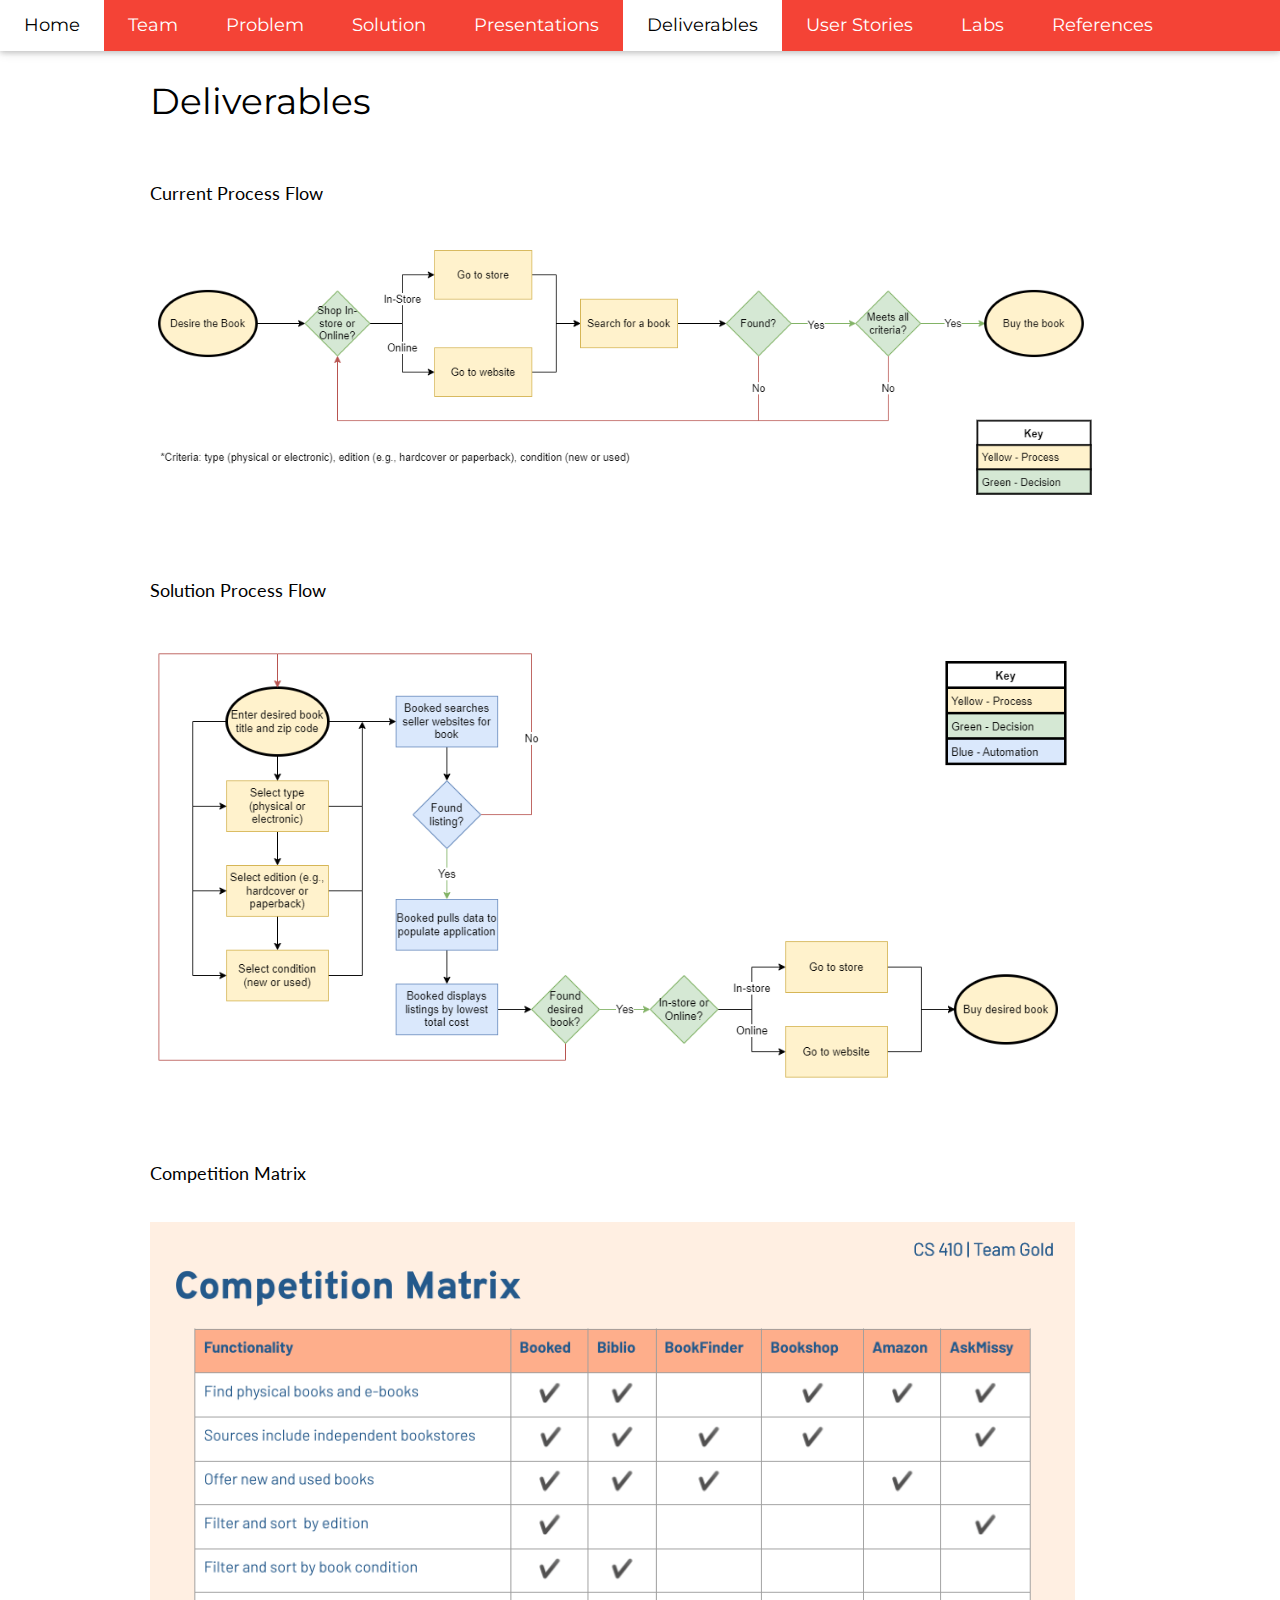
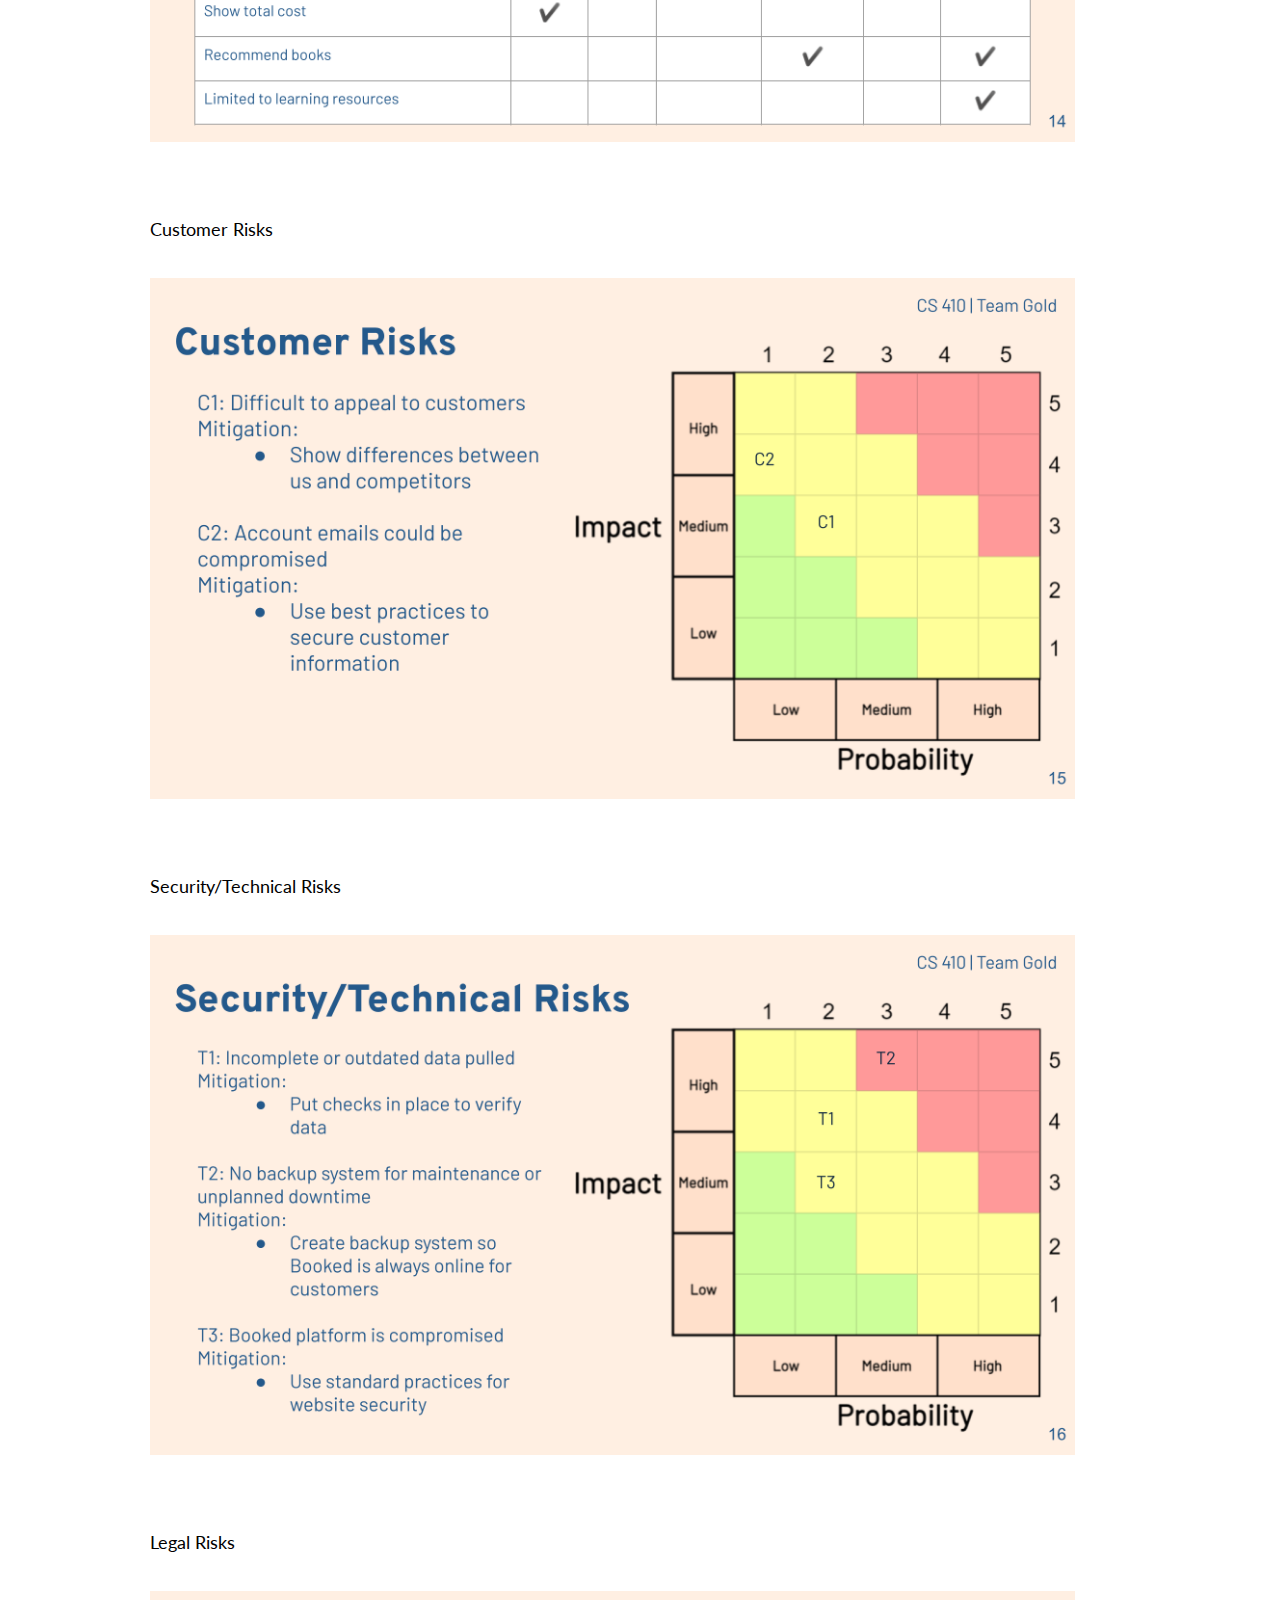
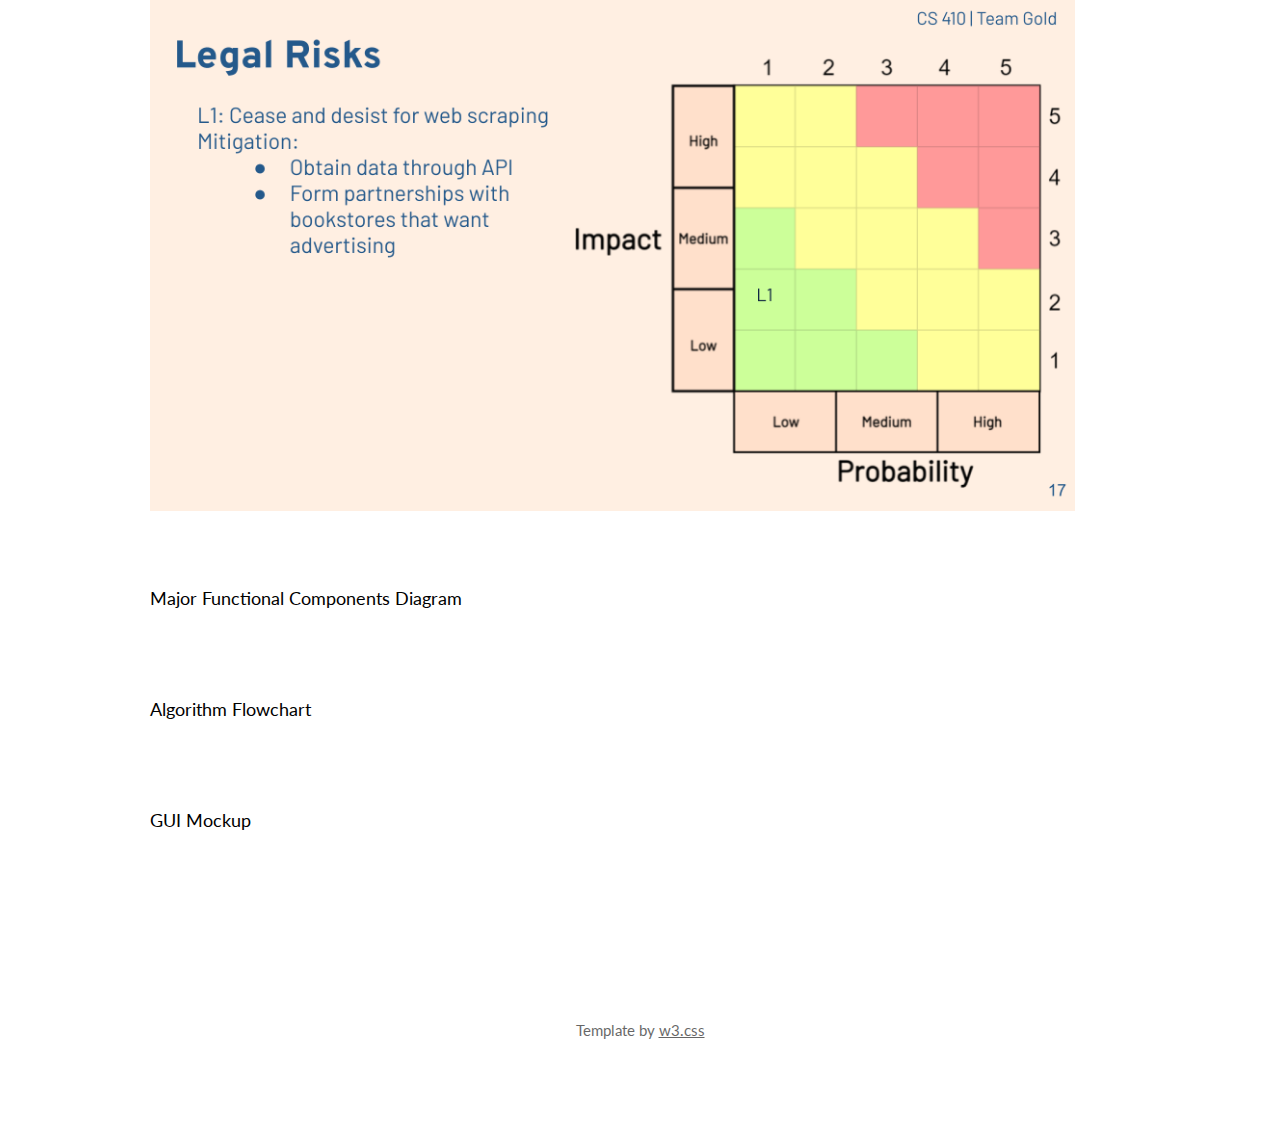
==== Deliverables.html @ 63cdd39c "Placeholders for new deliverables added" ====
<!DOCTYPE html>
<html lang="en">
<head>
<title>Booked - Deliverables</title>
<meta charset="UTF-8">
<meta name="viewport" content="width=device-width, initial-scale=1">
<link rel="stylesheet" href="https://www.w3schools.com/w3css/4/w3.css">
<link rel="stylesheet" href="https://fonts.googleapis.com/css?family=Lato">
<link rel="stylesheet" href="https://fonts.googleapis.com/css?family=Montserrat">
<link rel="stylesheet" href="https://cdnjs.cloudflare.com/ajax/libs/font-awesome/4.7.0/css/font-awesome.min.css">
<style>
body,h1,h2,h3,h4,h5,h6 {font-family: "Lato", sans-serif}
.w3-bar,h1,button {font-family: "Montserrat", sans-serif}
.fa-anchor,.fa-coffee {font-size:200px}
</style>
</head>
<body>

<!-- Navbar -->
<div class="w3-top">
  <div class="w3-bar w3-red w3-card w3-left-align w3-large">
    <a class="w3-bar-item w3-button w3-hide-medium w3-hide-large w3-right w3-padding-large w3-hover-white w3-large w3-red" href="javascript:void(0);" onclick="myFunction()" title="Toggle Navigation Menu"><i class="fa fa-bars"></i></a>
    <a href="index.html" class="w3-bar-item w3-button w3-padding-large w3-hover-white">Home</a>
    <a href="Team.html" class="w3-bar-item w3-button w3-hide-small w3-padding-large w3-hover-white">Team</a>
    <a href="Problem.html" class="w3-bar-item w3-button w3-hide-small w3-padding-large w3-hover-white">Problem</a>
    <a href="Solution.html" class="w3-bar-item w3-button w3-hide-small w3-padding-large w3-hover-white">Solution</a>
	<a href="Presentations.html" class="w3-bar-item w3-button w3-hide-small w3-padding-large w3-hover-white">Presentations</a>
    <a href="Deliverables.html" class="w3-bar-item w3-button w3-hide-small w3-padding-large w3-white">Deliverables</a>
	<a href="UserStories.html" class="w3-bar-item w3-button w3-hide-small w3-padding-large w3-hover-white">User Stories</a>
	<a href="Labs.html" class="w3-bar-item w3-button w3-hide-small w3-padding-large w3-hover-white">Labs</a>
    <a href="References.html" class="w3-bar-item w3-button w3-hide-small w3-padding-large w3-hover-white">References</a>
  </div>

  <!-- Navbar on small screens -->
  <div id="navDemo" class="w3-bar-block w3-white w3-hide w3-hide-large w3-hide-medium w3-large">
    <a href="index.html" class="w3-bar-item w3-button w3-padding-large">Home</a>
    <a href="Team.html" class="w3-bar-item w3-button w3-padding-large">Team</a>
    <a href="Problem.html" class="w3-bar-item w3-button w3-padding-large">Problem</a>
    <a href="Solution.html" class="w3-bar-item w3-button w3-padding-large">Solution</a>
	<a href="Presentations.html" class="w3-bar-item w3-button w3-padding-large">Presentations</a>
    <a href="Deliverables.html" class="w3-bar-item w3-button w3-padding-large">Deliverables</a>
	<a href="UserStories.html" class="w3-bar-item w3-button w3-padding-large">User Stories</a>
	<a href="Labs.html" class="w3-bar-item w3-button w3-padding-large">Labs</a>
	<a href="References" class="w3-bar-item w3-button w3-padding-large">References</a>
  </div>
</div>

<!-- First Grid -->
<div class="w3-row-padding w3-padding-64 w3-container">
    <div class="w3-content">
		<div>
		<h1>Deliverables</h1>
		
		<div class="w3-padding-32">
			<h5>Current Process Flow</h5>
			<img src="CPF.png" style="padding: 25px 0px 0px 0px; width: 950px"/>
		</div>
		
		<div class="w3-padding-32">
			<h5>Solution Process Flow</h5>
			<img src="SPF.png" style="padding: 25px 25px 0px 0px; width: 950px"/>
		</div>
		
		<div class="w3-padding-32">
			<h5>Competition Matrix</h5>
			<img src="CompetitionMatrix.png" style="padding: 25px 25px 0px 0px; width: 950px"/>
		</div>
		
		<div class="w3-padding-32">
			<h5>Customer Risks</h5>
			<img src="CustomerRisks.png" style="padding: 25px 25px 0px 0px; width: 950px"/>
		</div>
		
		<div class="w3-padding-32">
			<h5>Security/Technical Risks</h5>
			<img src="TechnicalRisks.png" style="padding: 25px 25px 0px 0px; width: 950px"/>
		</div>
		
		<div class="w3-padding-32">
			<h5>Legal Risks</h5>
			<img src="LegalRisks.png" style="padding: 25px 25px 0px 0px; width: 950px"/>
		</div>
		
		<div class="w3-padding-32">
			<h5>Major Functional Components Diagram</h5>
		</div>

		<div class="w3-padding-32">
			<h5>Algorithm Flowchart</h5>
		</div>

		<div class="w3-padding-32">
			<h5>GUI Mockup</h5>
		</div>

		</div>
    </div>
</div>

<!-- Footer -->
<footer class="w3-container w3-padding-64 w3-center w3-opacity">  
 <p>Template by <a href="https://www.w3schools.com/w3css/default.asp" target="_blank">w3.css</a></p>
</footer>

<script>
// Used to toggle the menu on small screens when clicking on the menu button
function myFunction() {
  var x = document.getElementById("navDemo");
  if (x.className.indexOf("w3-show") == -1) {
    x.className += " w3-show";
  } else { 
    x.className = x.className.replace(" w3-show", "");
  }
}
</script>

</body>
</html>
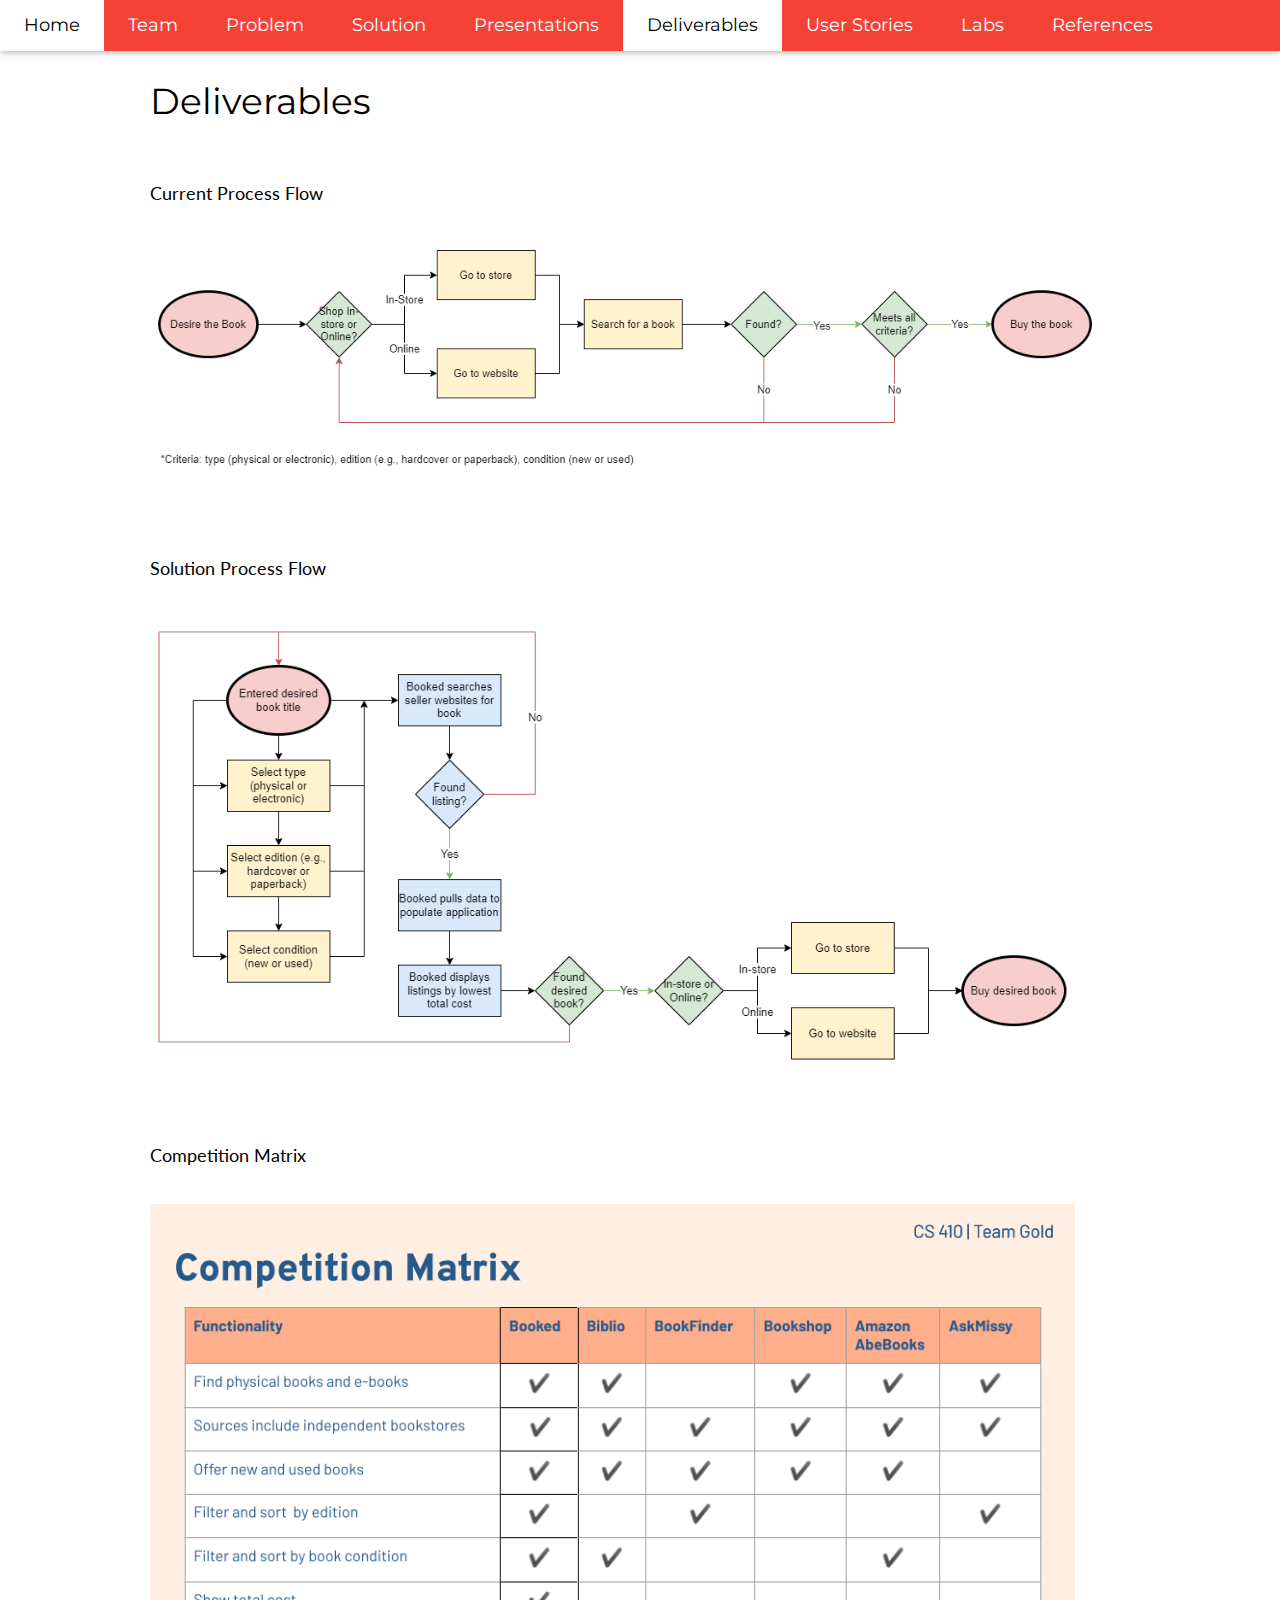
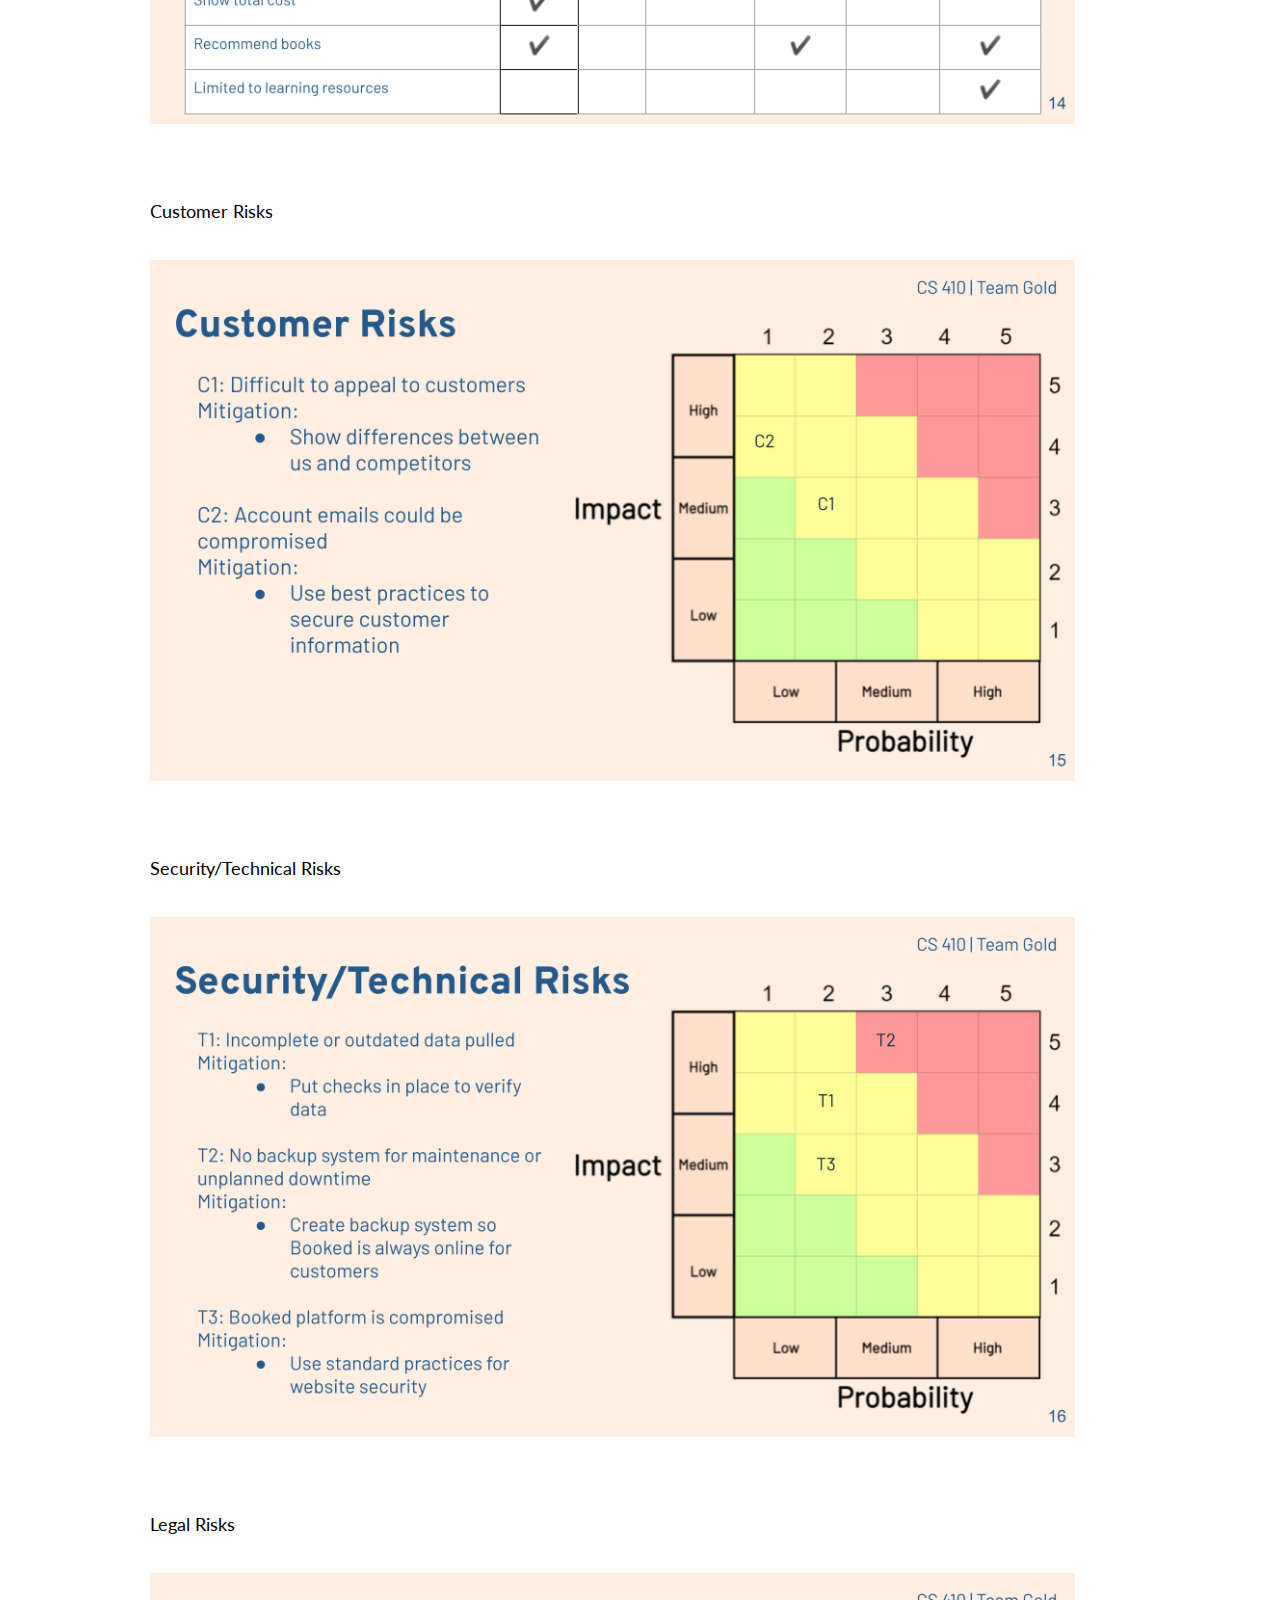
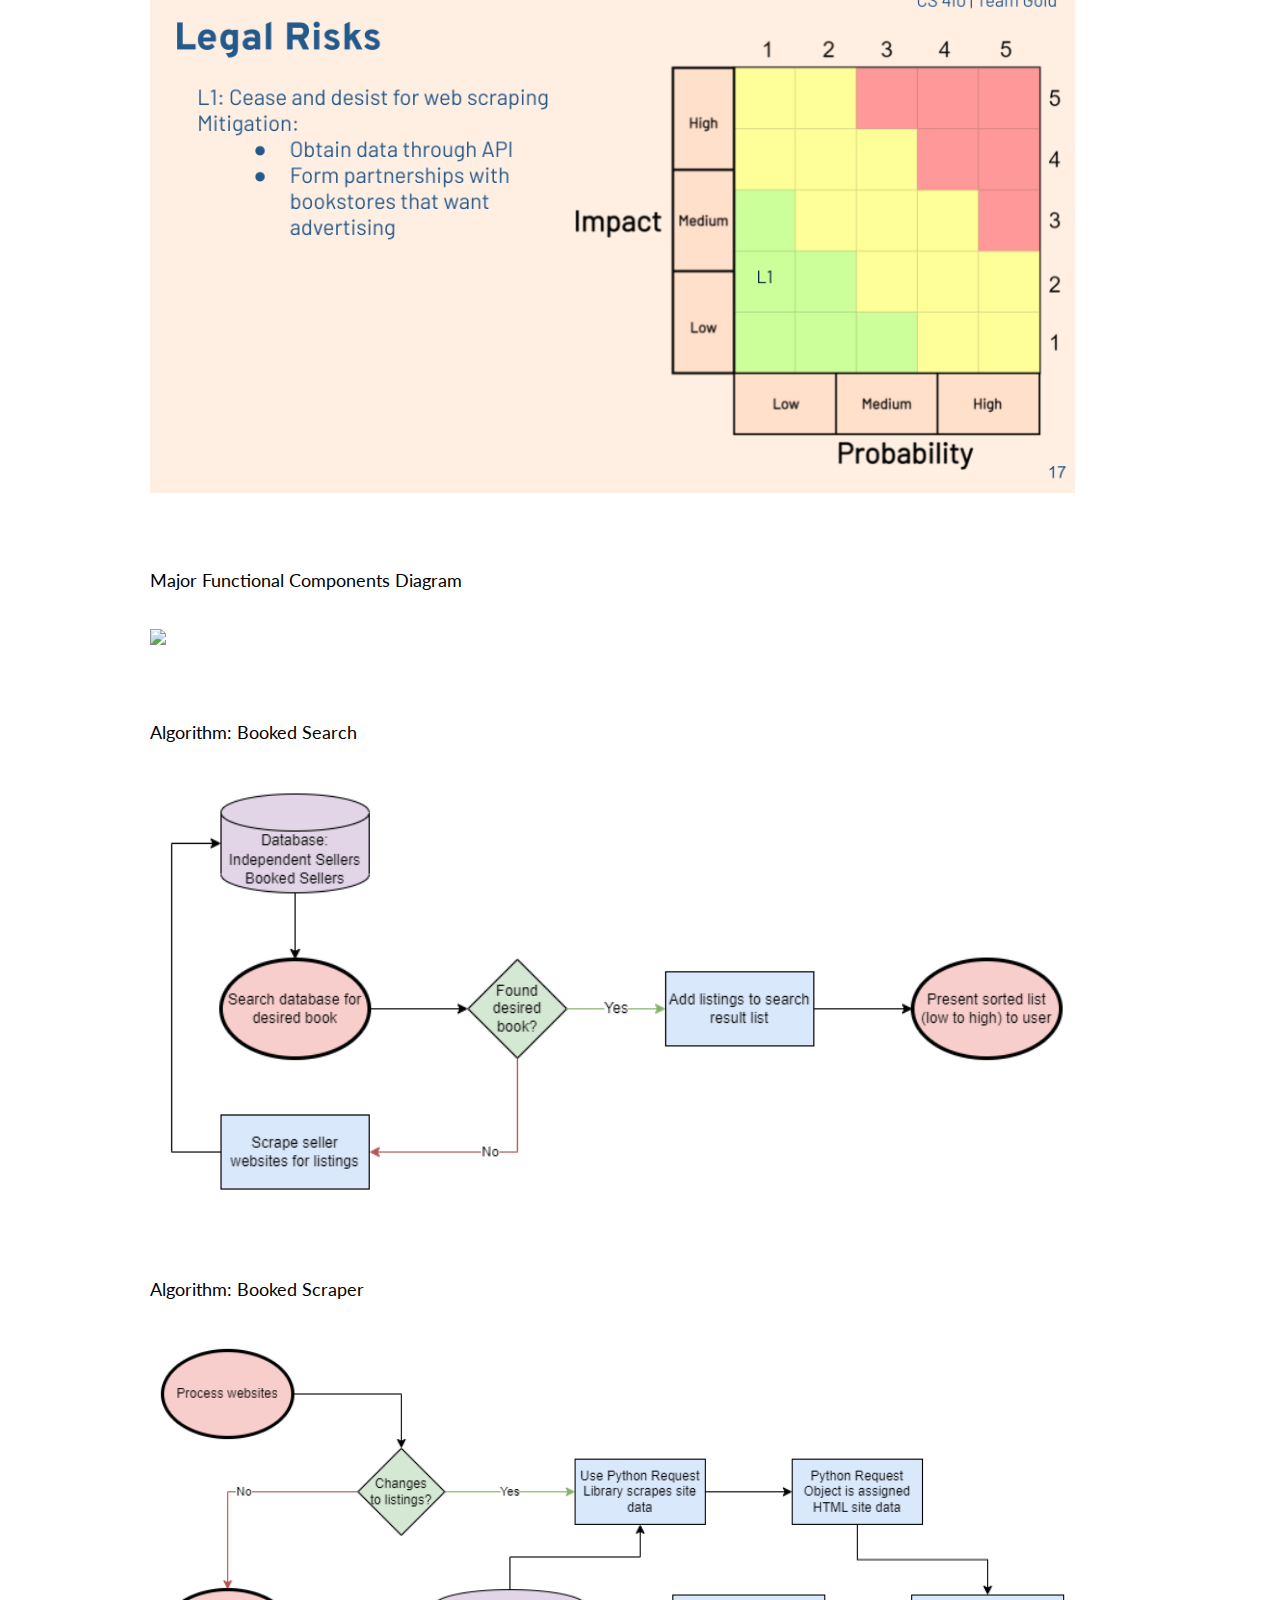
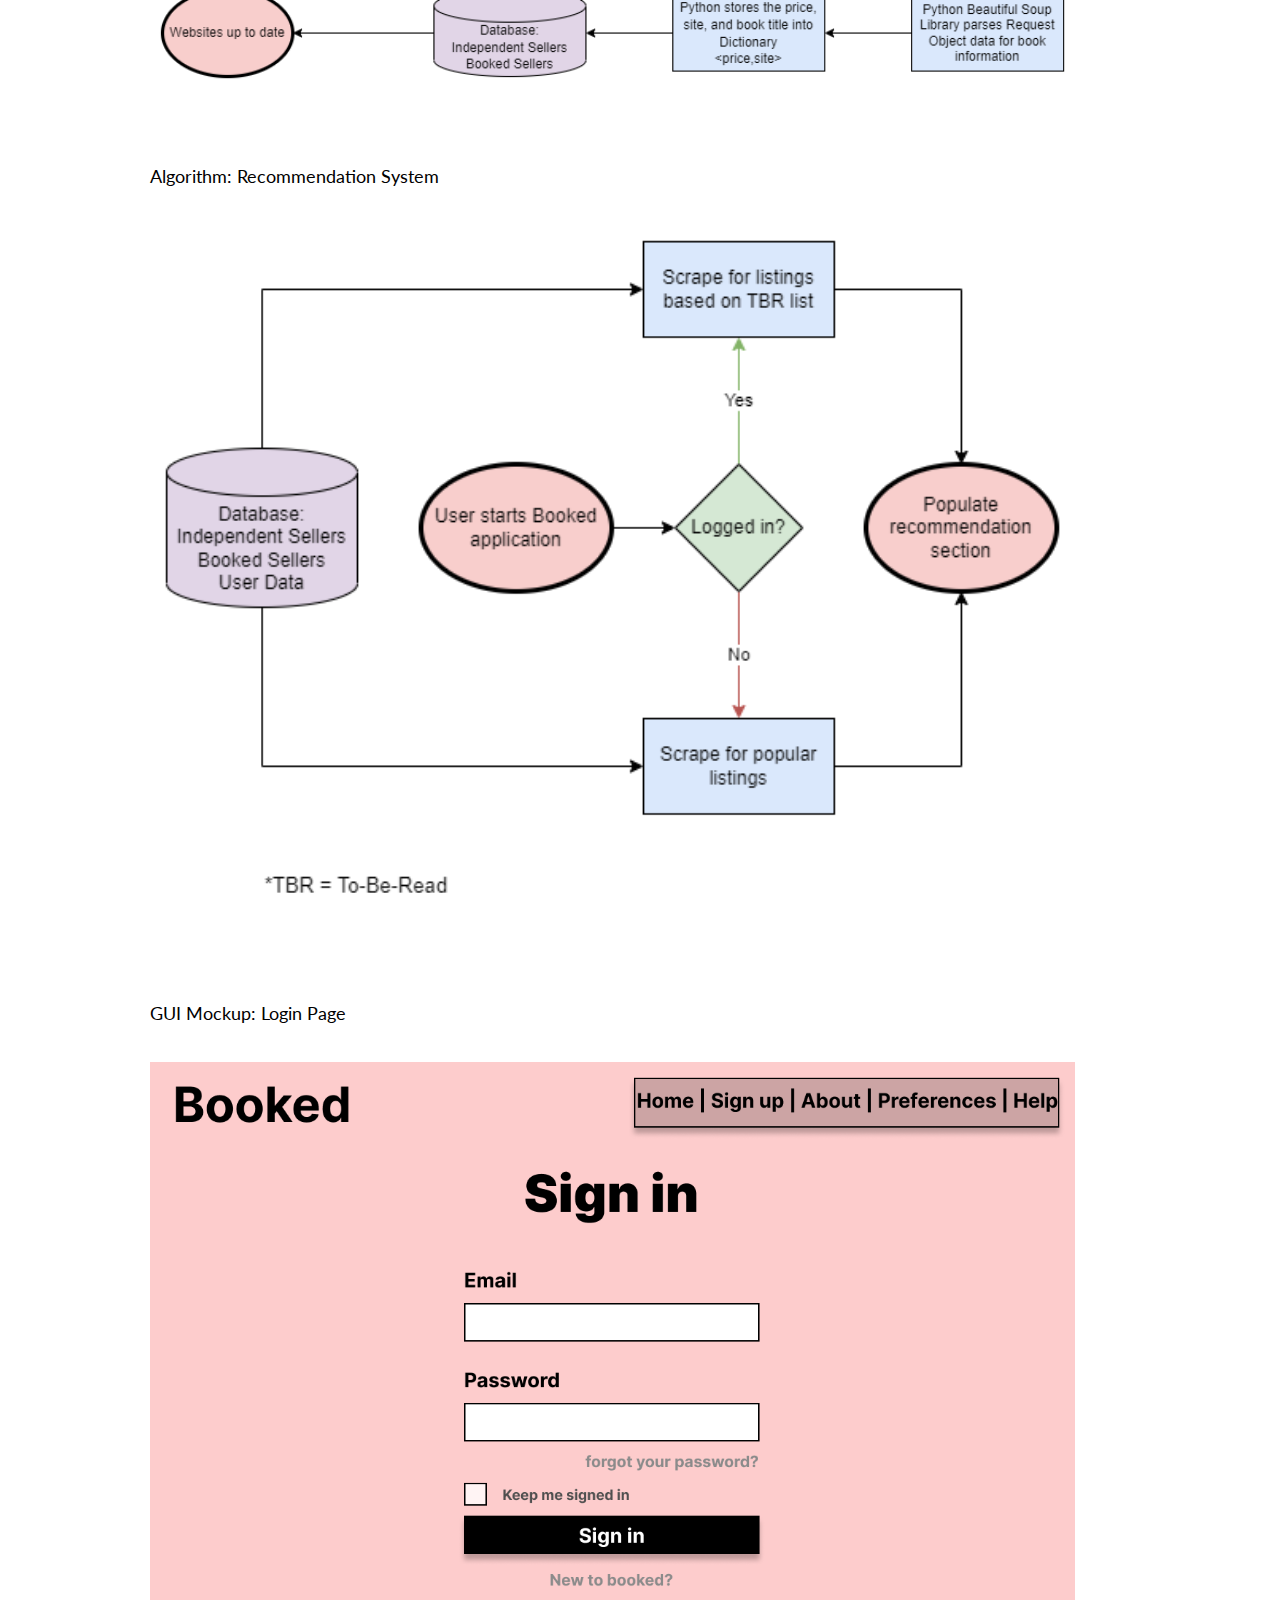
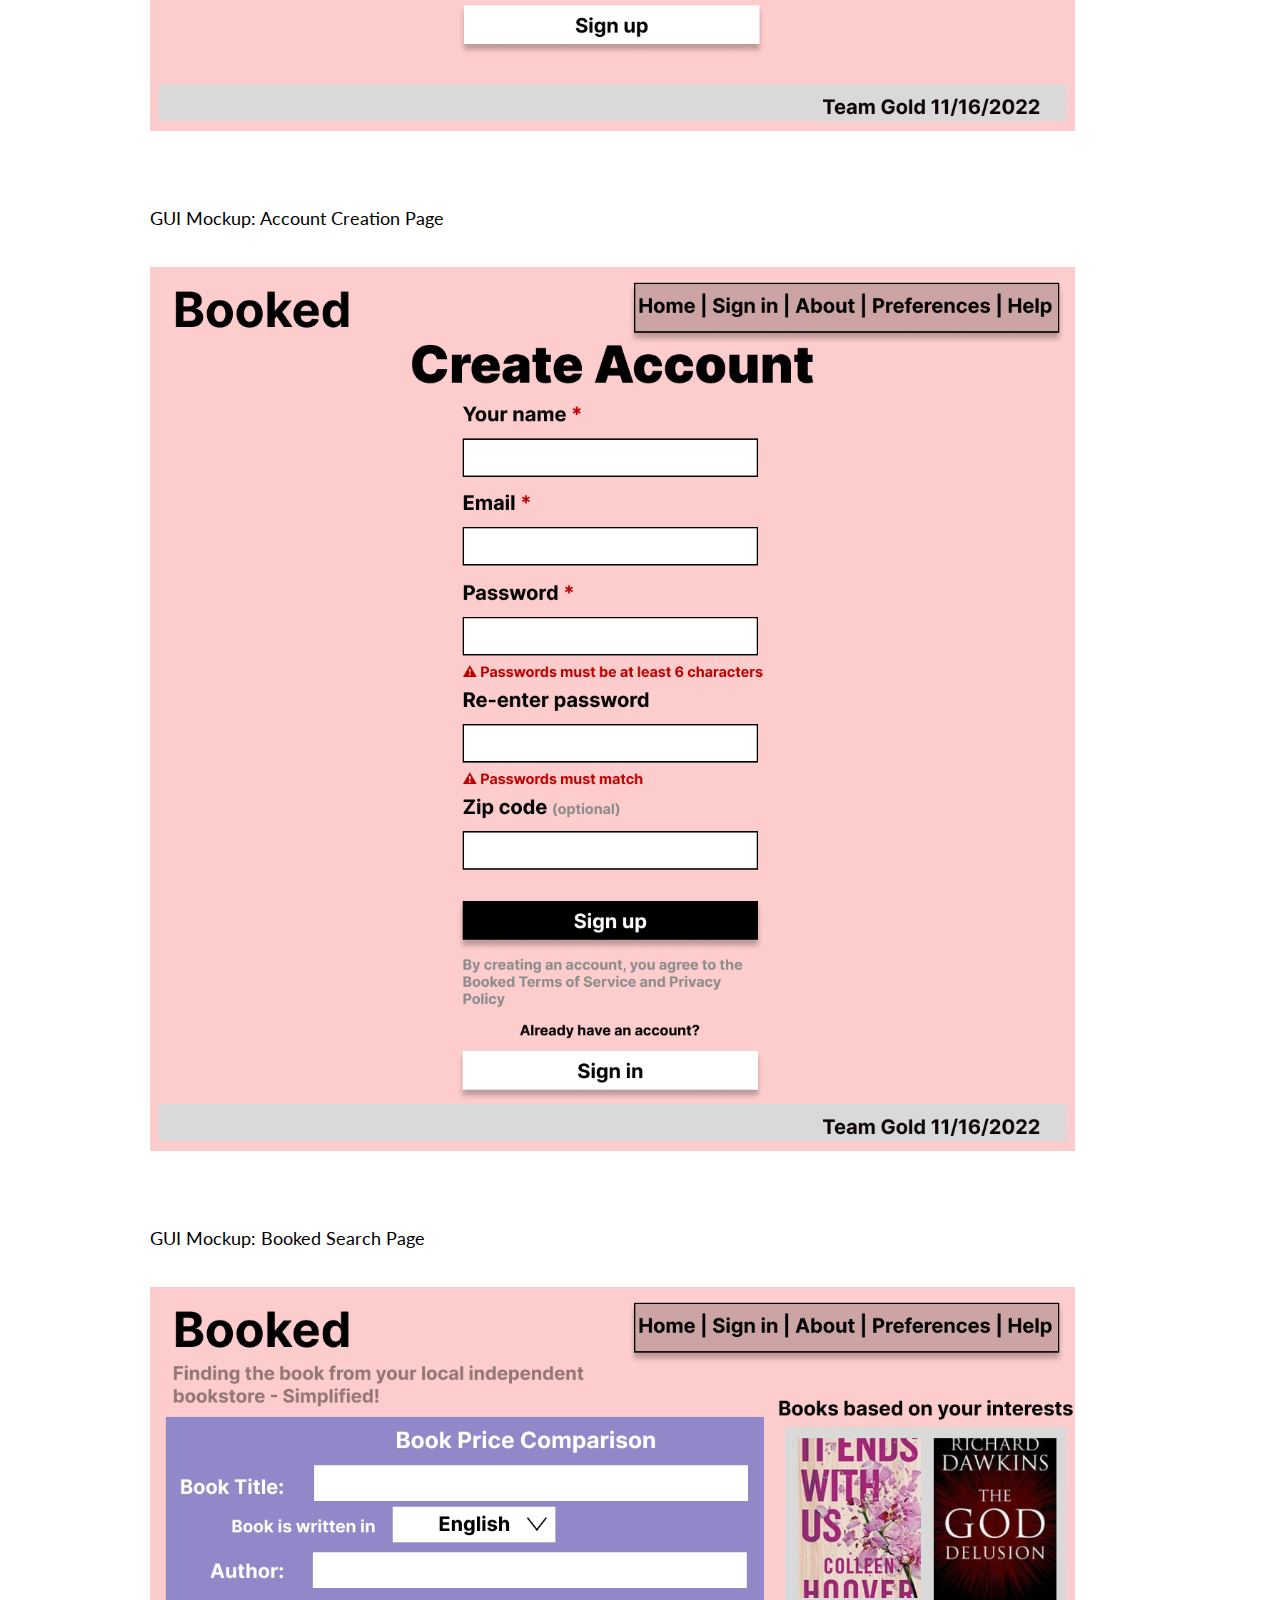
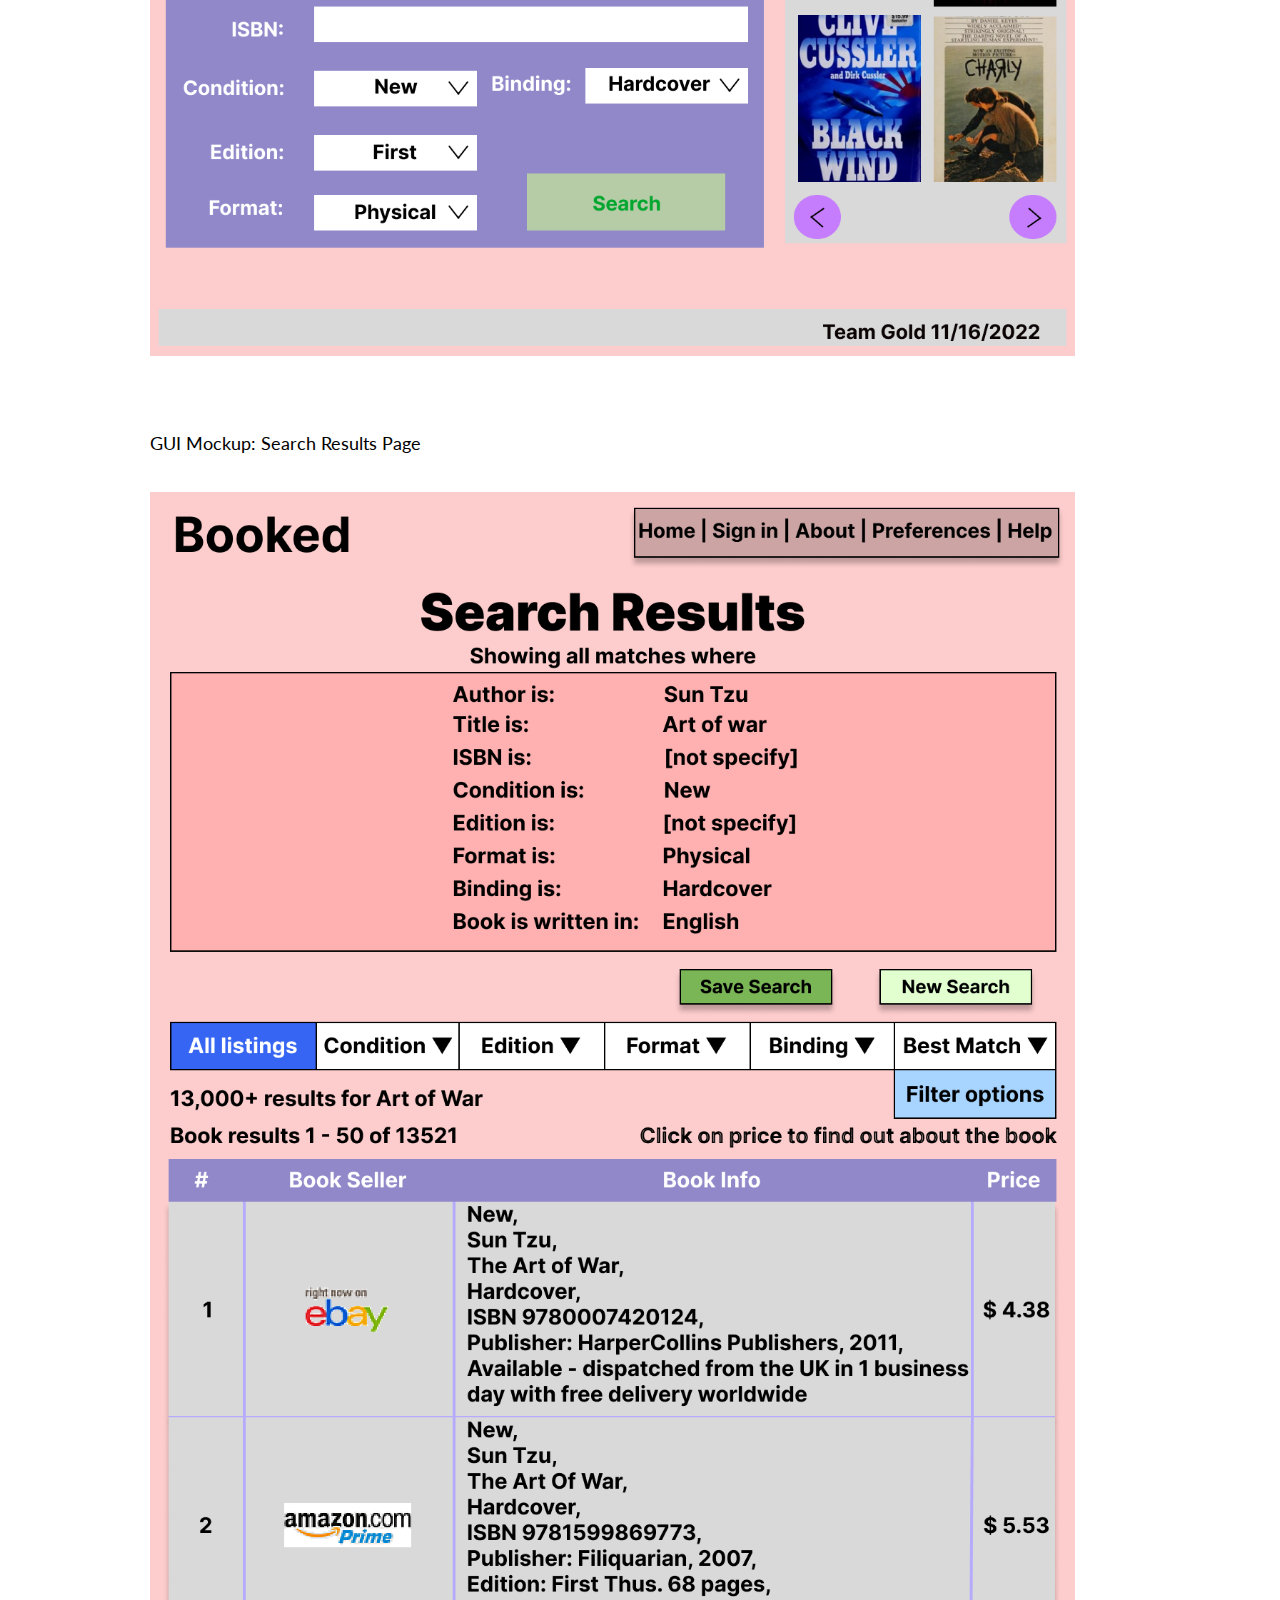
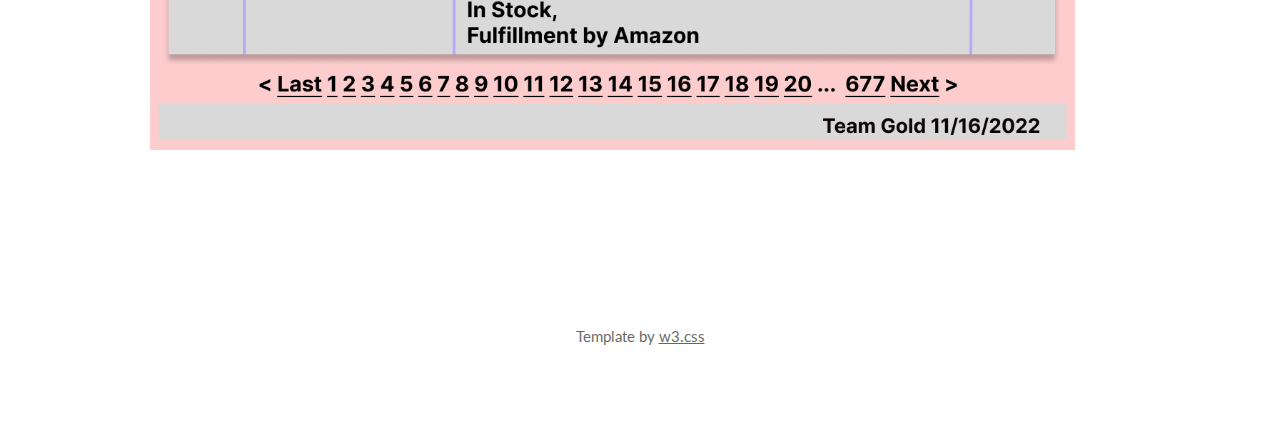
==== commit 386248c9: "Add files via upload" ====
--- a/Deliverables.html
+++ b/Deliverables.html
@@ -83,14 +83,42 @@
 		
 		<div class="w3-padding-32">
 			<h5>Major Functional Components Diagram</h5>
+			<img src="mfcd.png" style="padding: 25px 25px 0px 0px; width: 950px"/>
 		</div>
 
 		<div class="w3-padding-32">
-			<h5>Algorithm Flowchart</h5>
+			<h5>Algorithm: Booked Search</h5>
+			<img src="AlgSearch.png" style="padding: 25px 25px 0px 0px; width: 950px"/>
+		</div>
+		
+		<div class="w3-padding-32">
+			<h5>Algorithm: Booked Scraper</h5>
+			<img src="AlgScraper.png" style="padding: 25px 25px 0px 0px; width: 950px"/>
+		</div>
+		
+		<div class="w3-padding-32">
+			<h5>Algorithm: Recommendation System</h5>
+			<img src="AlgRec.png" style="padding: 25px 25px 0px 0px; width: 950px"/>
 		</div>
 
 		<div class="w3-padding-32">
-			<h5>GUI Mockup</h5>
+			<h5>GUI Mockup: Login Page</h5>
+			<img src="GMLogin.png" style="padding: 25px 25px 0px 0px; width: 950px"/>
+		</div>
+		
+		<div class="w3-padding-32">
+			<h5>GUI Mockup: Account Creation Page</h5>
+			<img src="GMAccount.png" style="padding: 25px 25px 0px 0px; width: 950px"/>
+		</div>
+		
+		<div class="w3-padding-32">
+			<h5>GUI Mockup: Booked Search Page</h5>
+			<img src="GMHome.png" style="padding: 25px 25px 0px 0px; width: 950px"/>
+		</div>
+		
+		<div class="w3-padding-32">
+			<h5>GUI Mockup: Search Results Page</h5>
+			<img src="GMSearch.png" style="padding: 25px 25px 0px 0px; width: 950px"/>
 		</div>
 
 		</div>
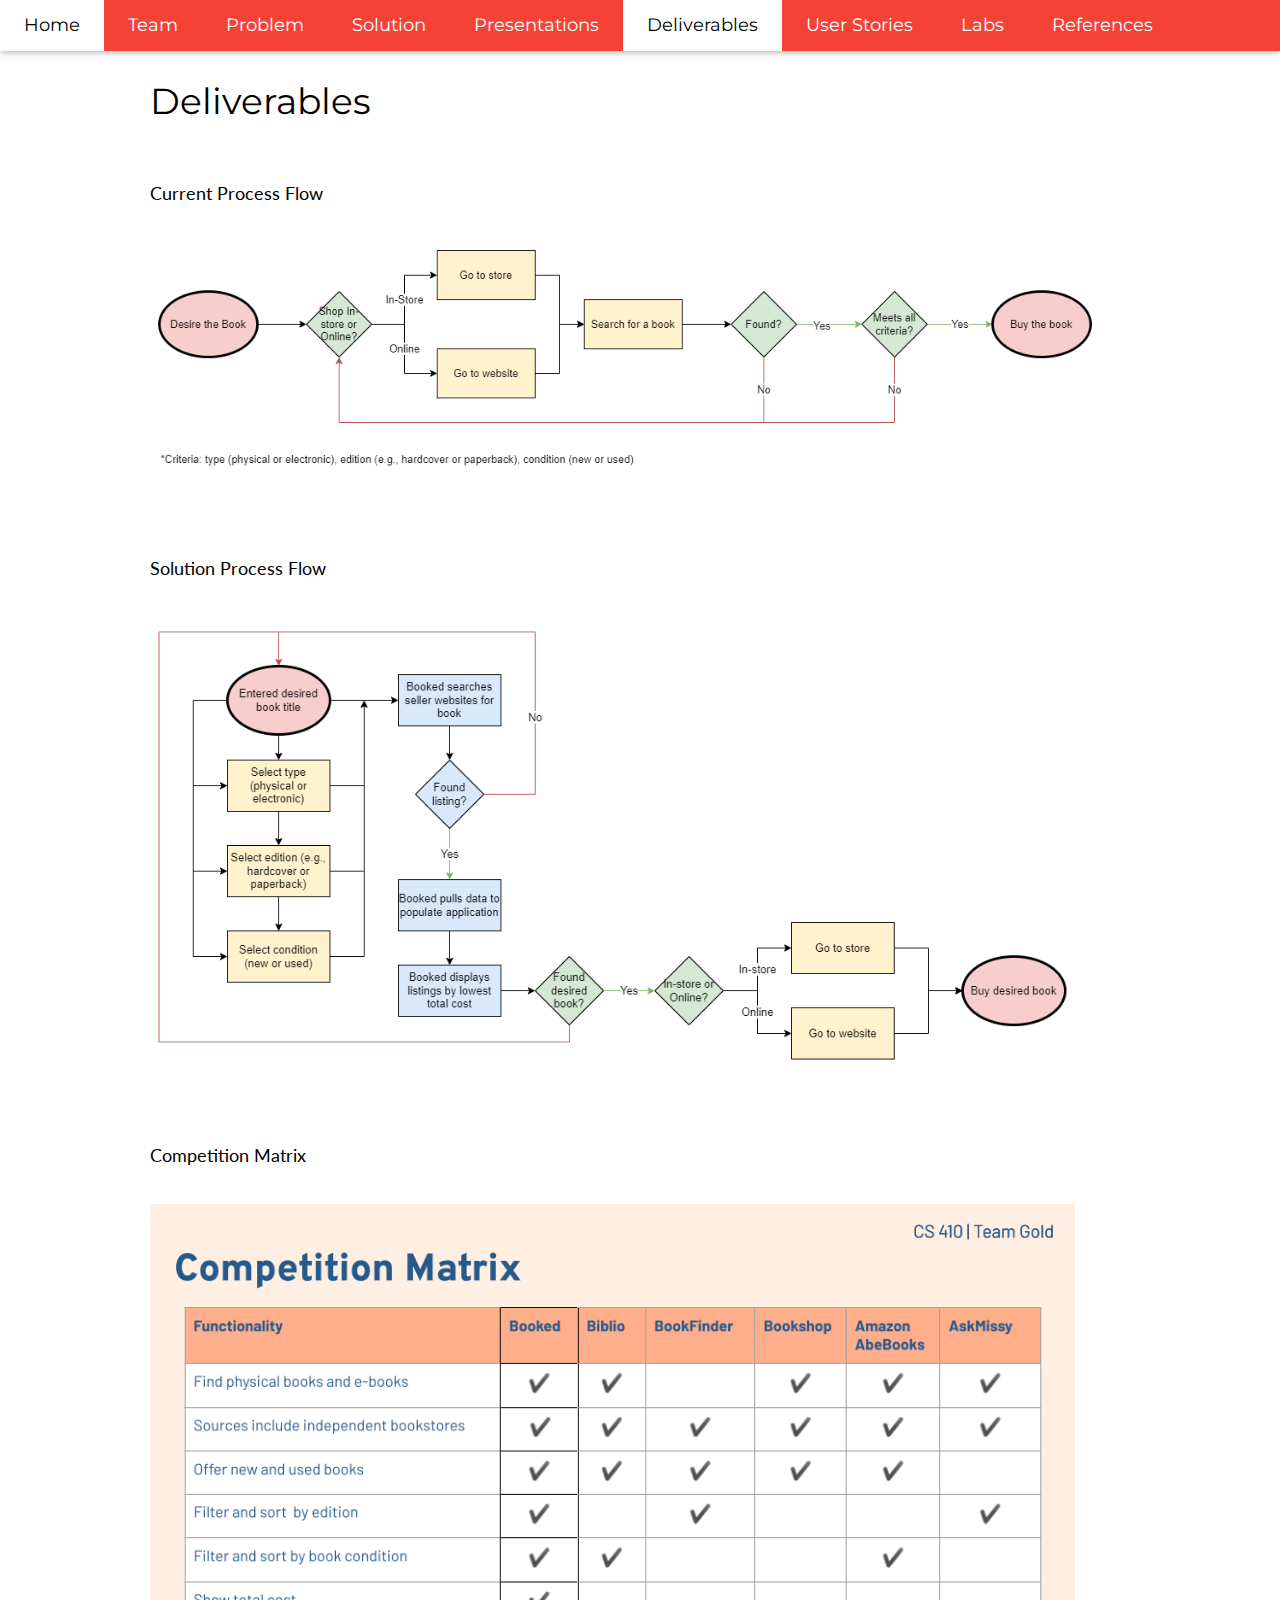
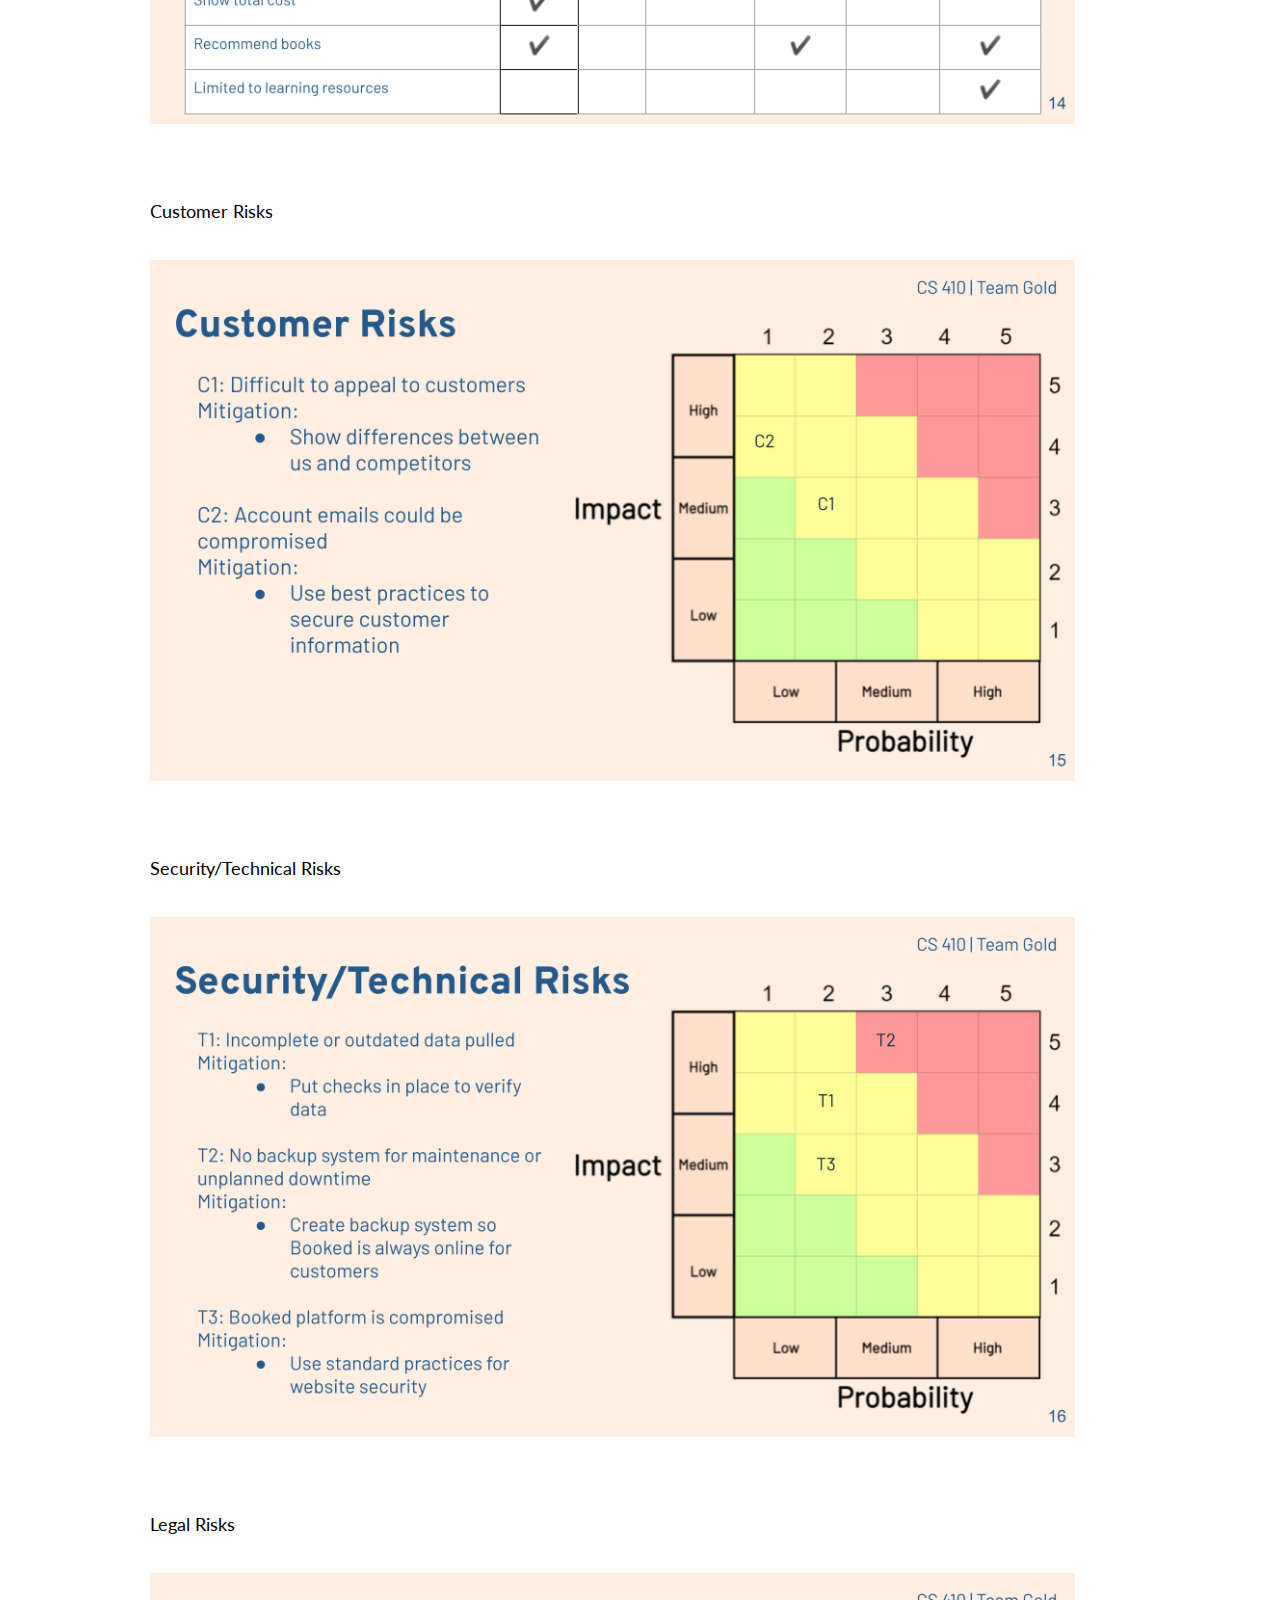
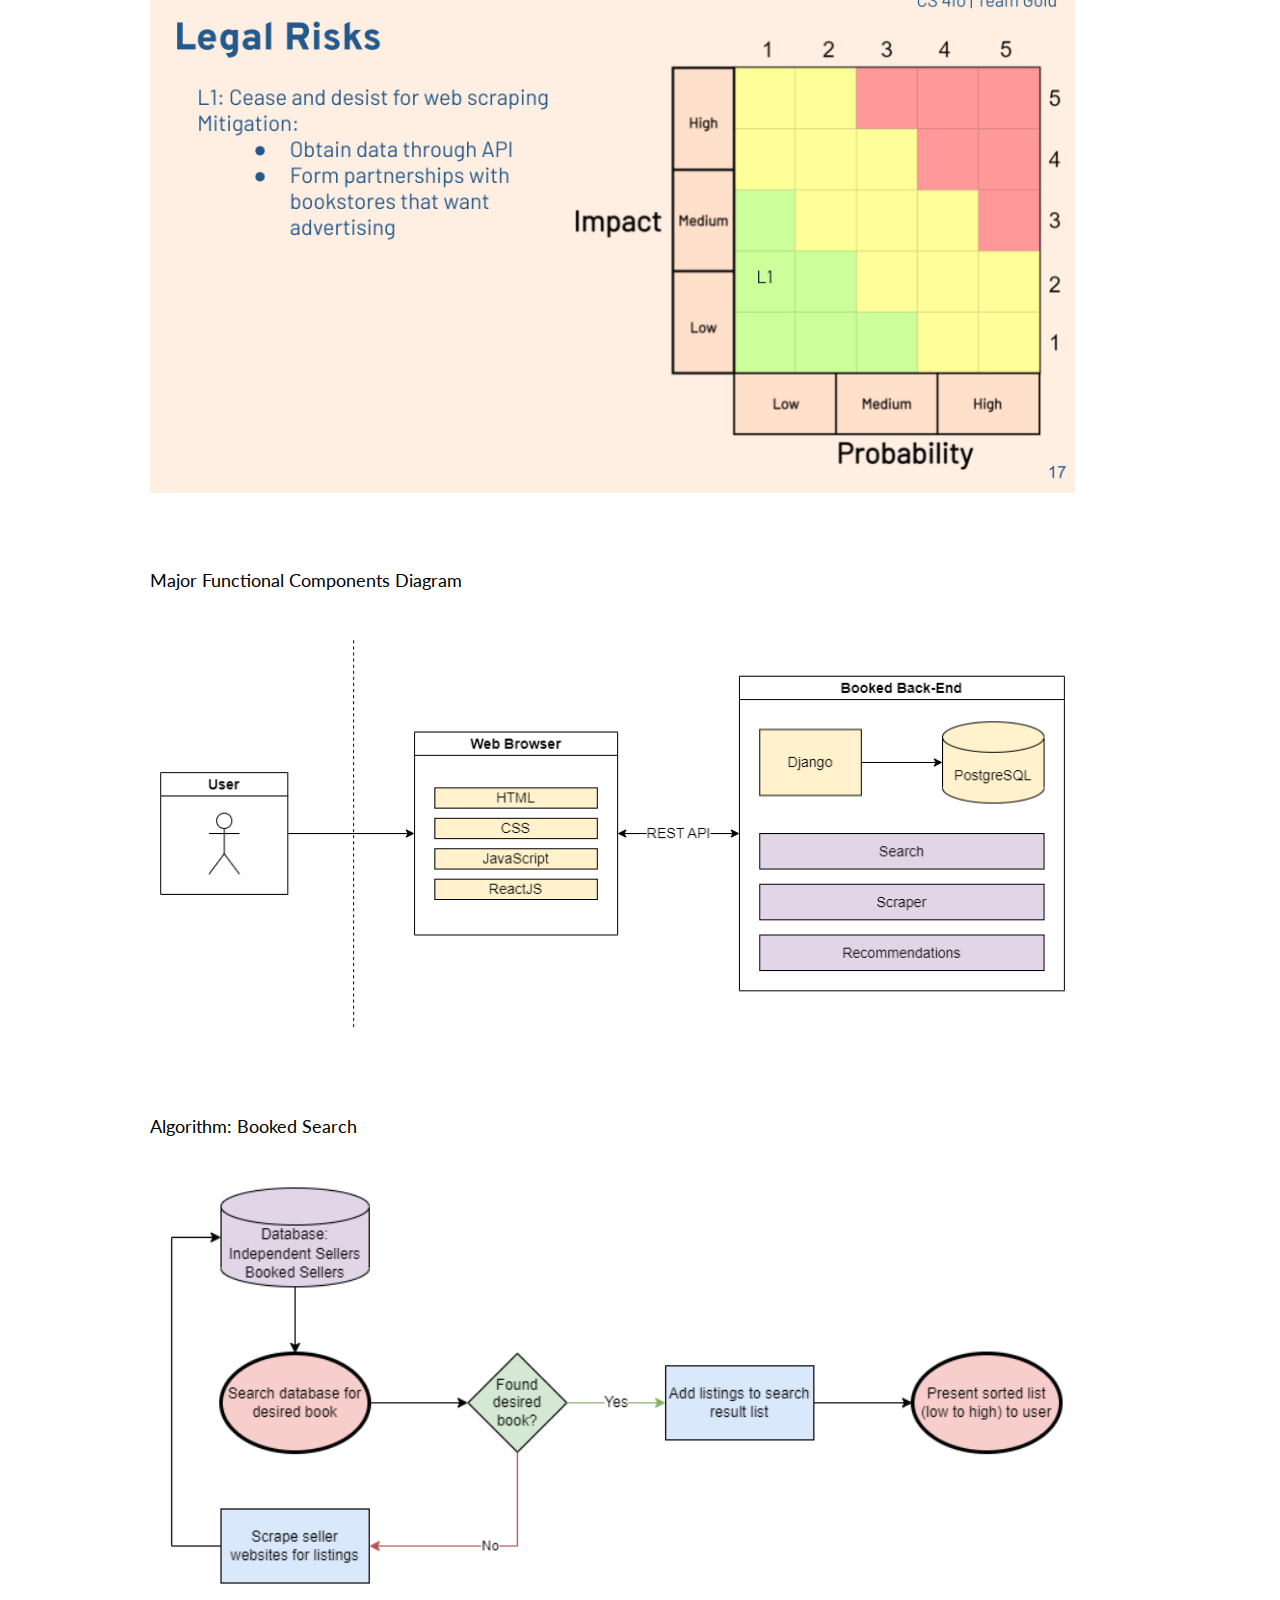
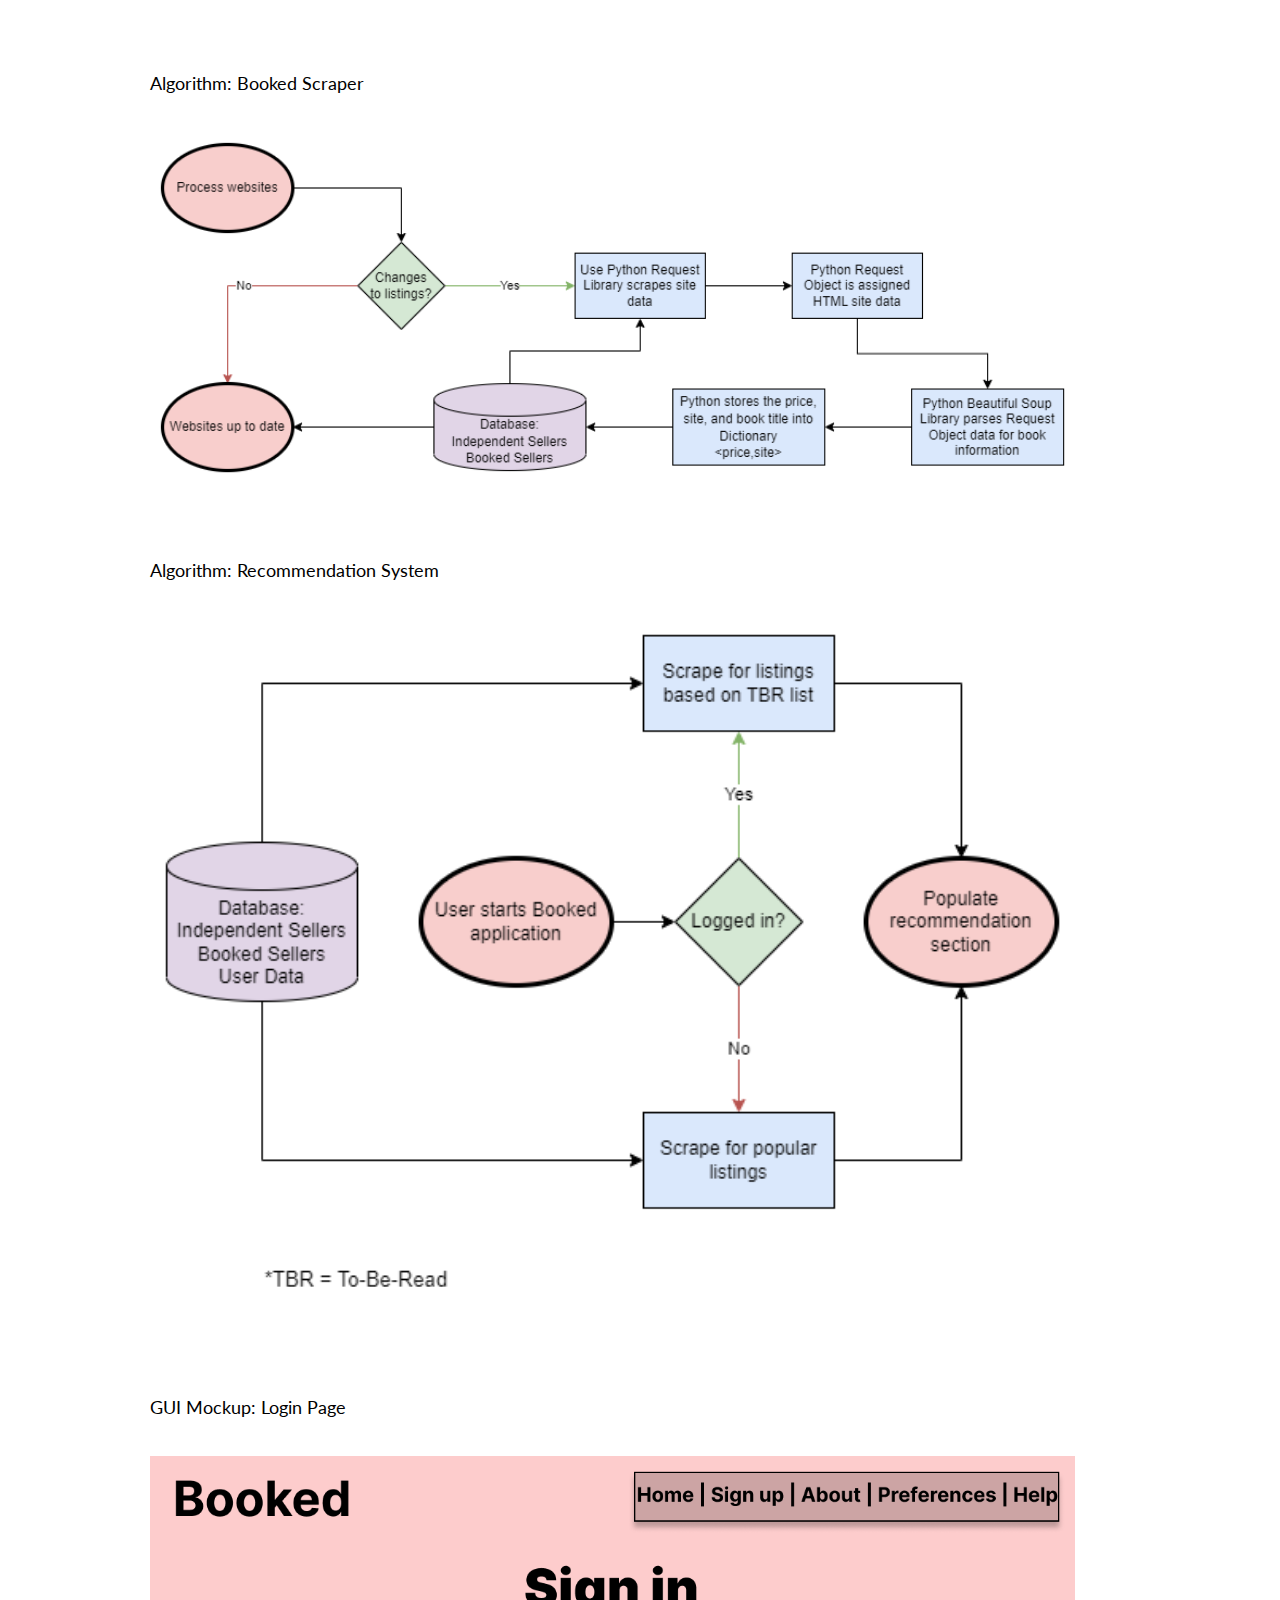
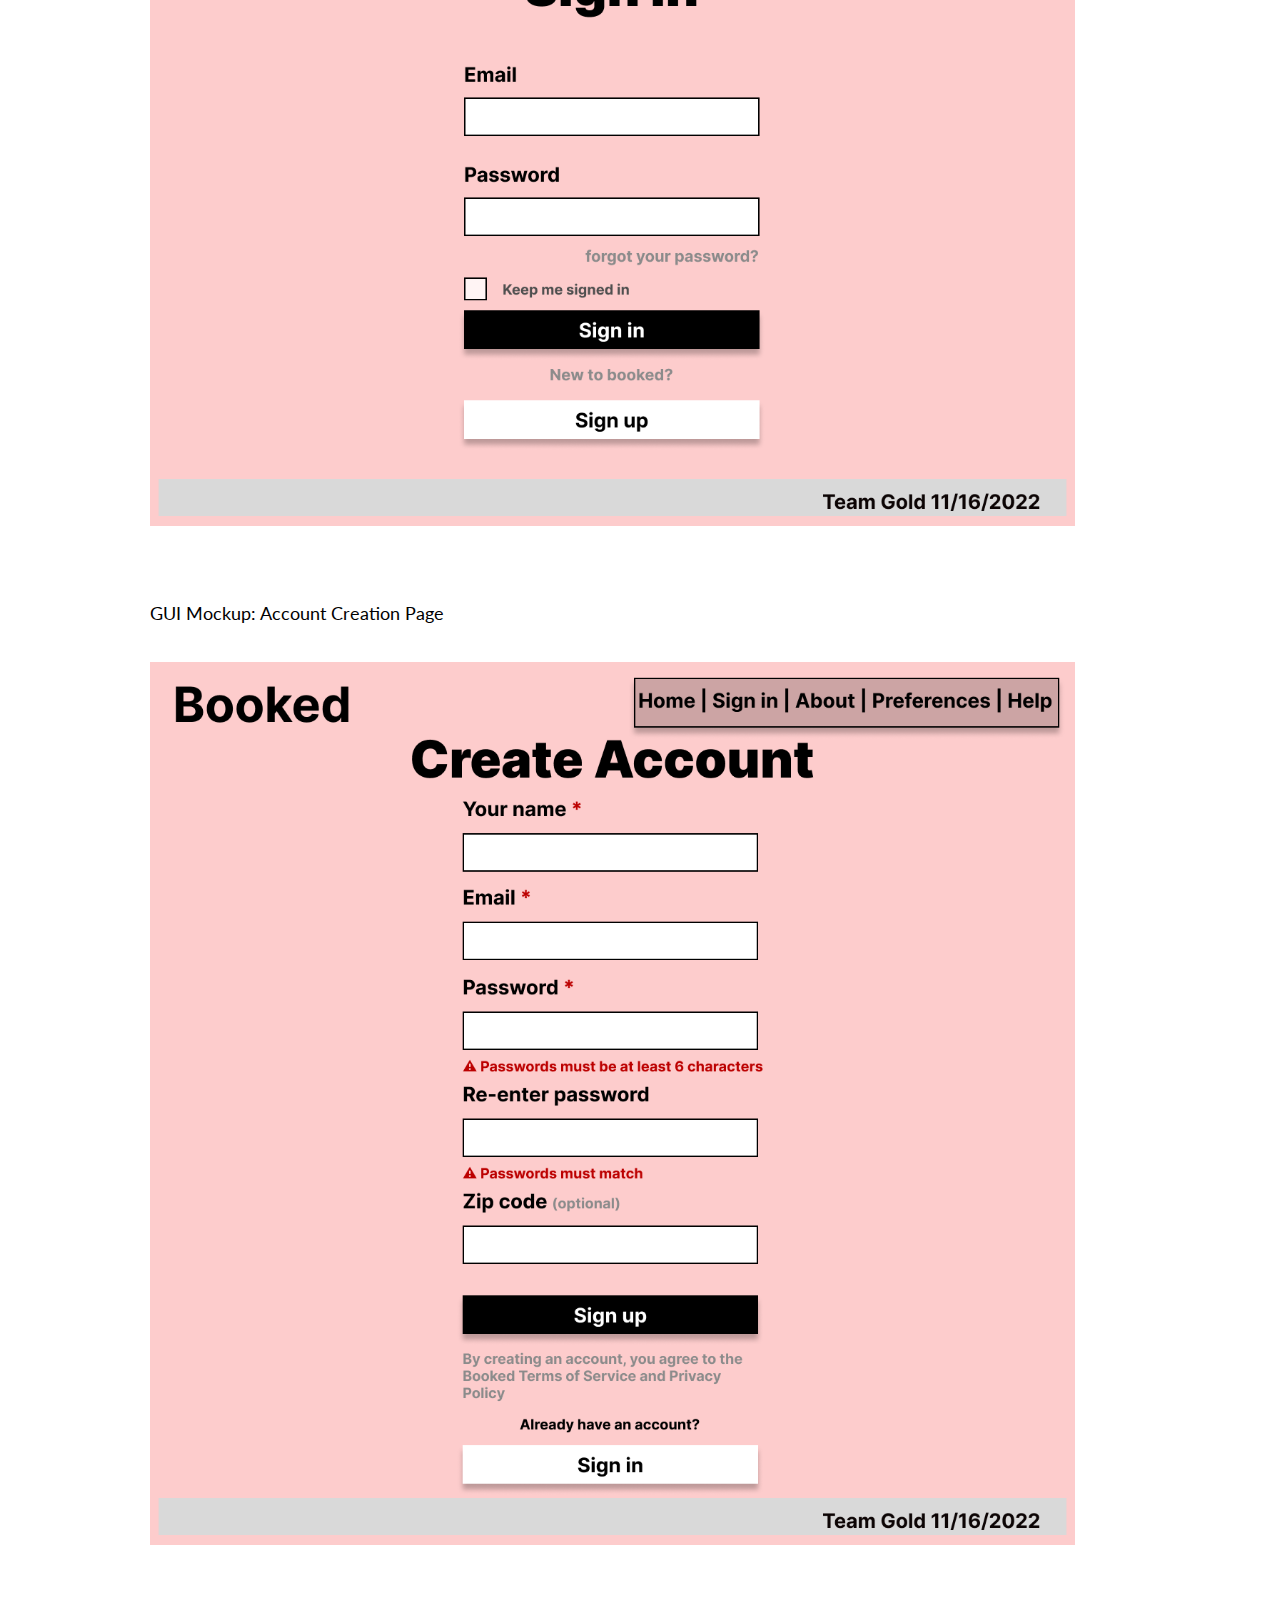
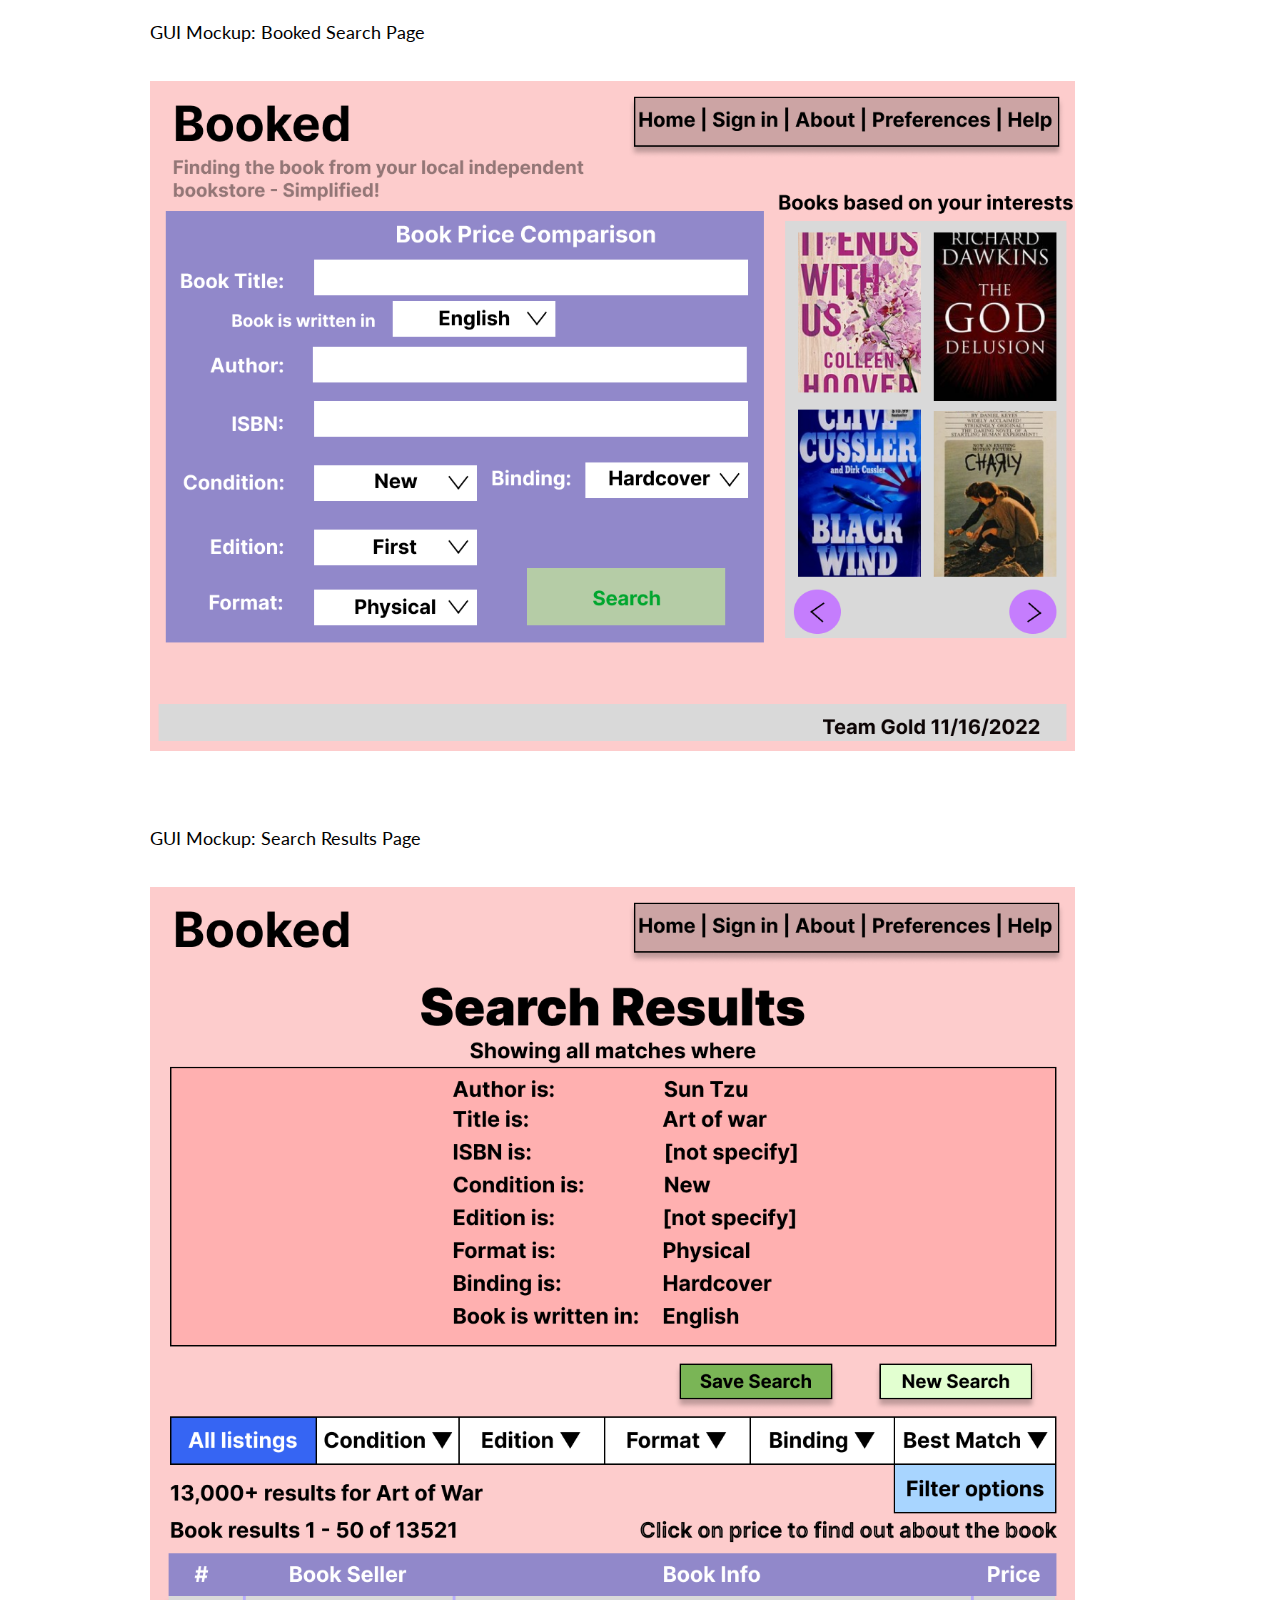
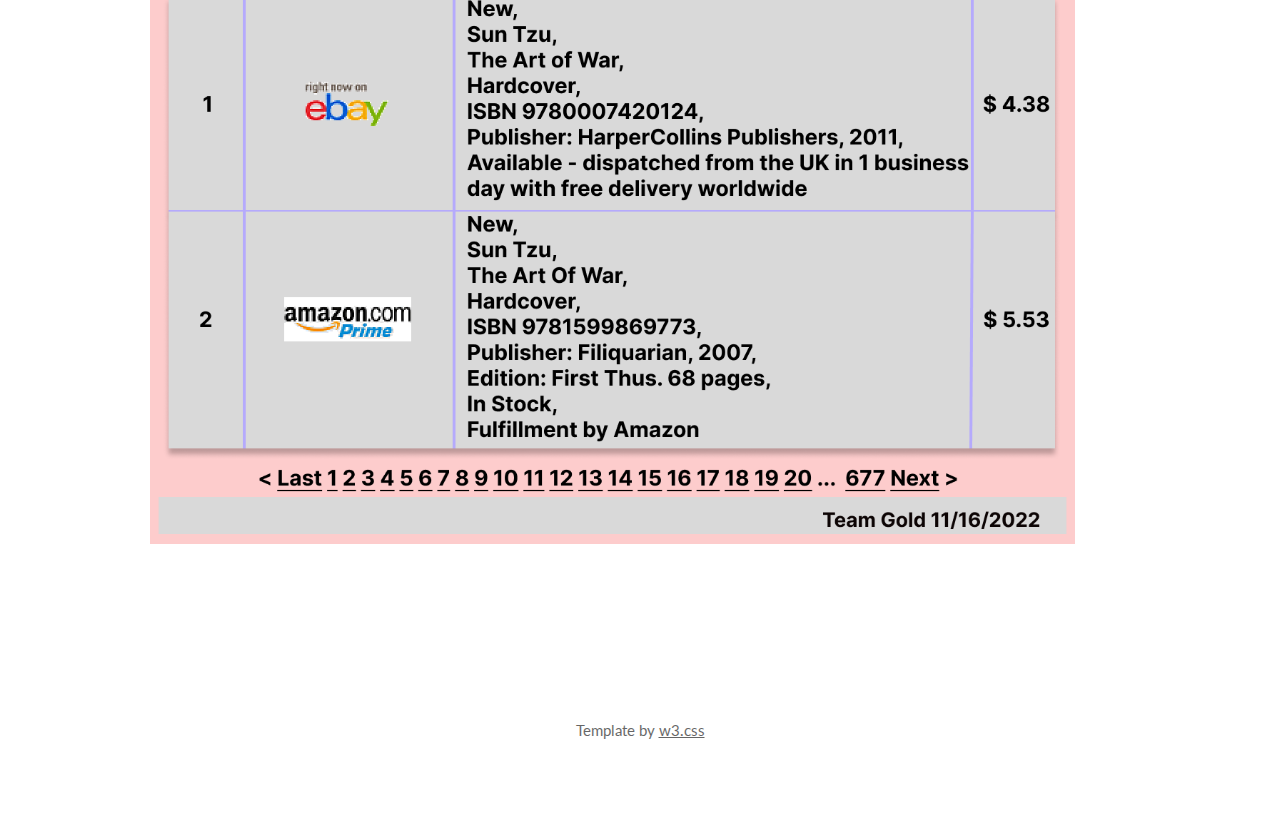
==== commit 73ef804b: "Update Deliverables.html" ====
--- a/Deliverables.html
+++ b/Deliverables.html
@@ -83,7 +83,7 @@
 		
 		<div class="w3-padding-32">
 			<h5>Major Functional Components Diagram</h5>
-			<img src="mfcd.png" style="padding: 25px 25px 0px 0px; width: 950px"/>
+			<img src="MFCD.png" style="padding: 25px 25px 0px 0px; width: 950px"/>
 		</div>
 
 		<div class="w3-padding-32">
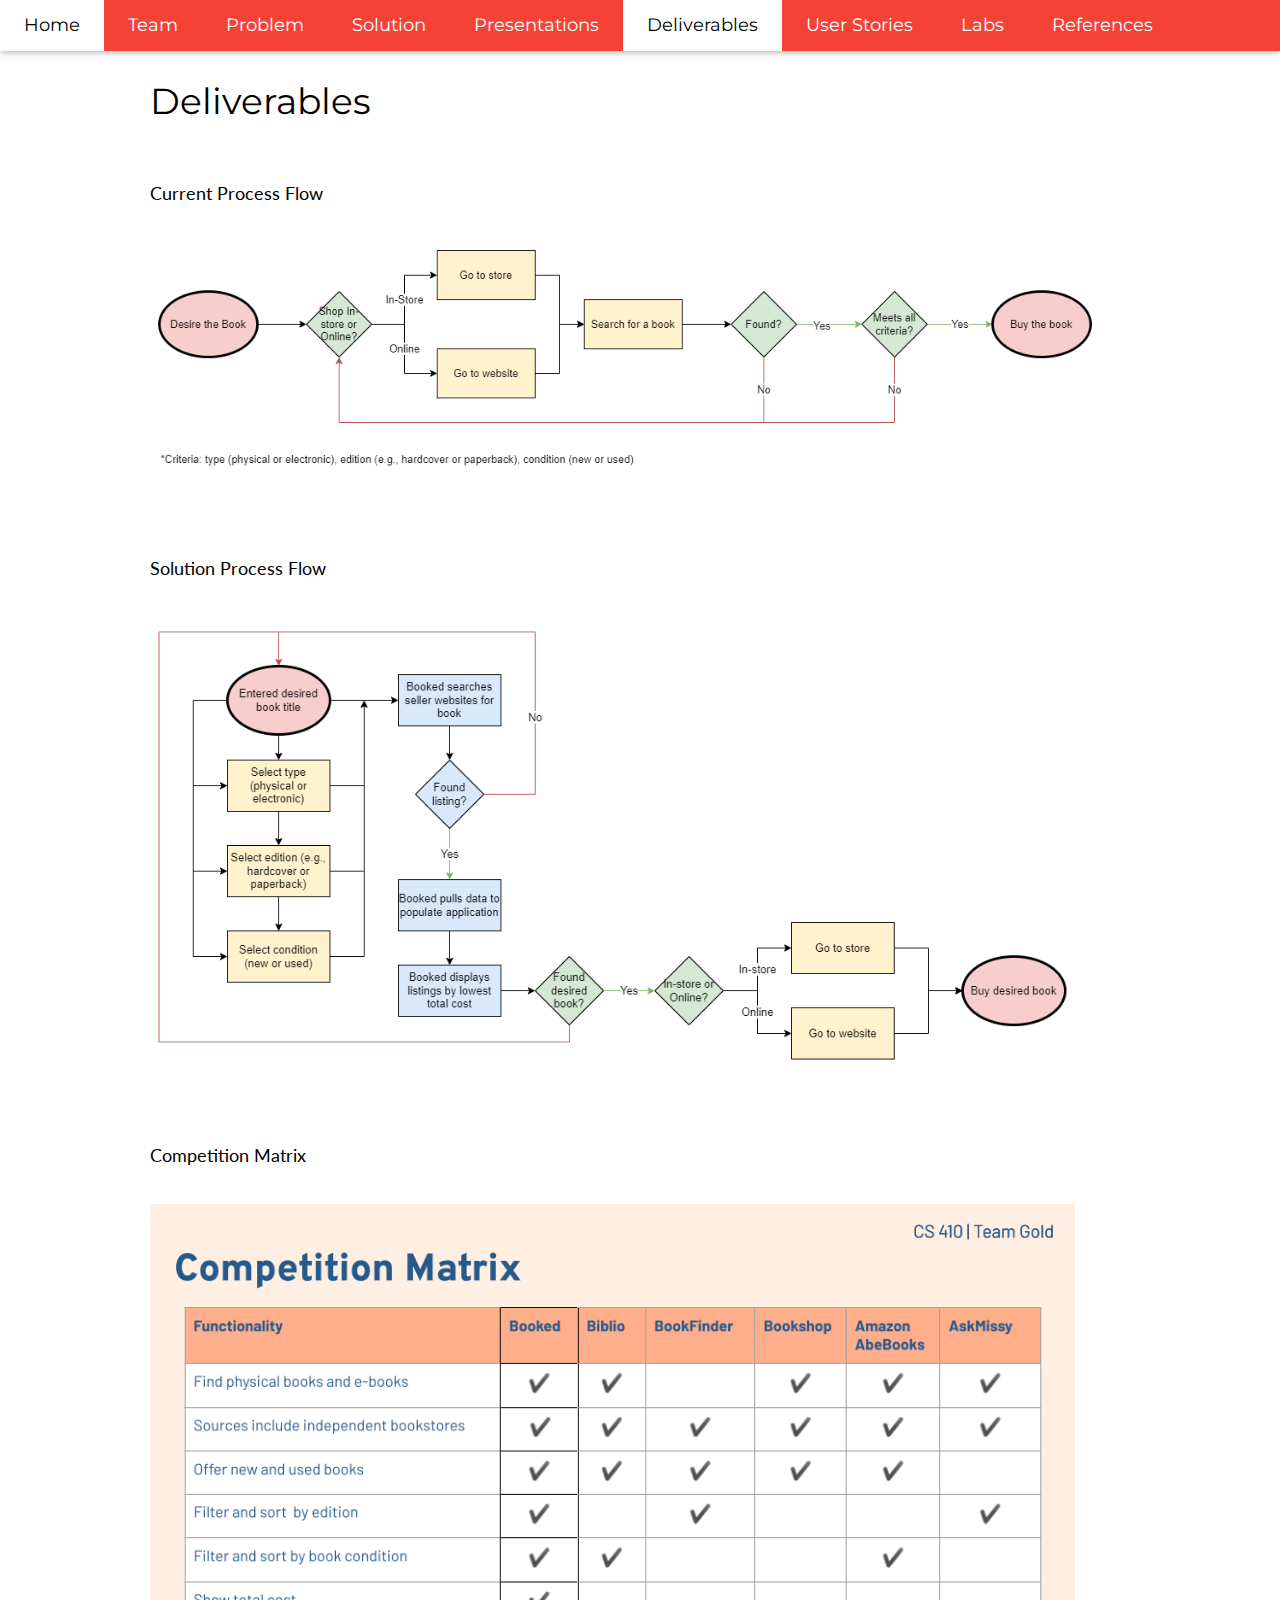
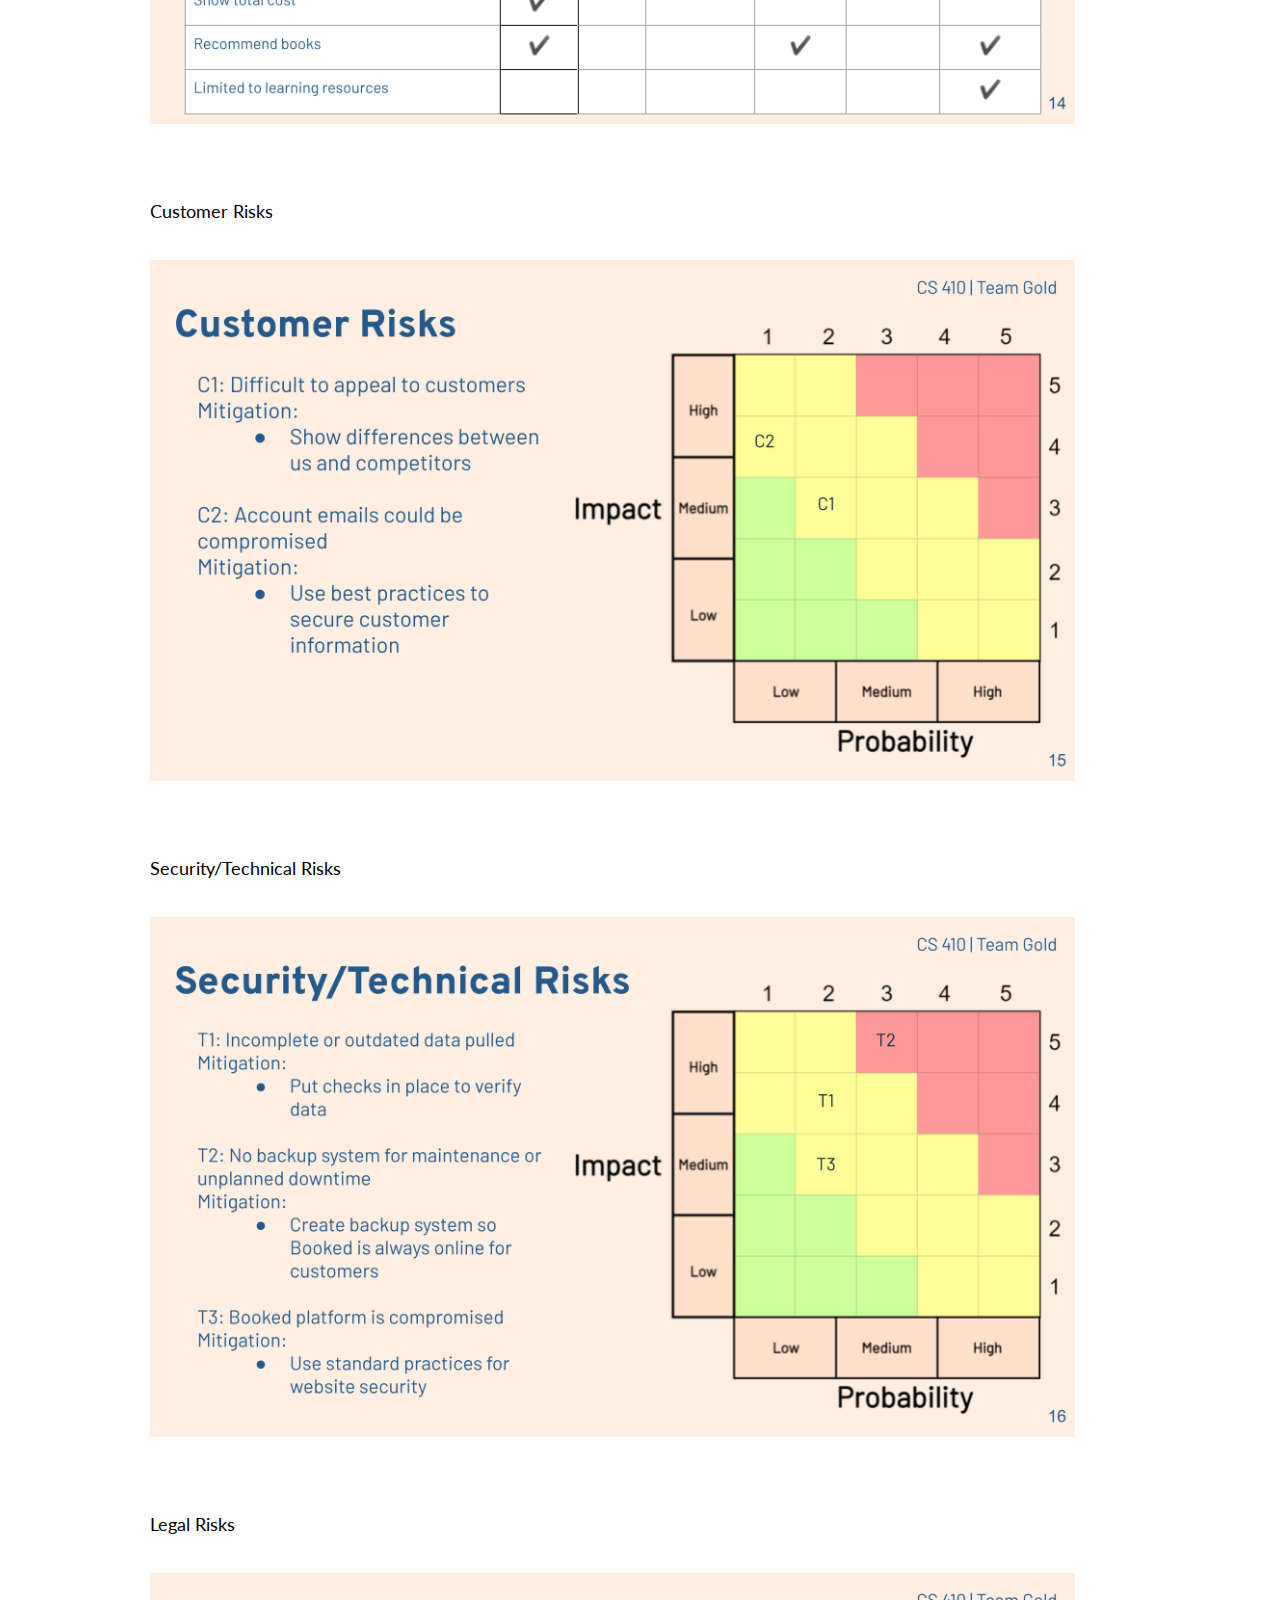
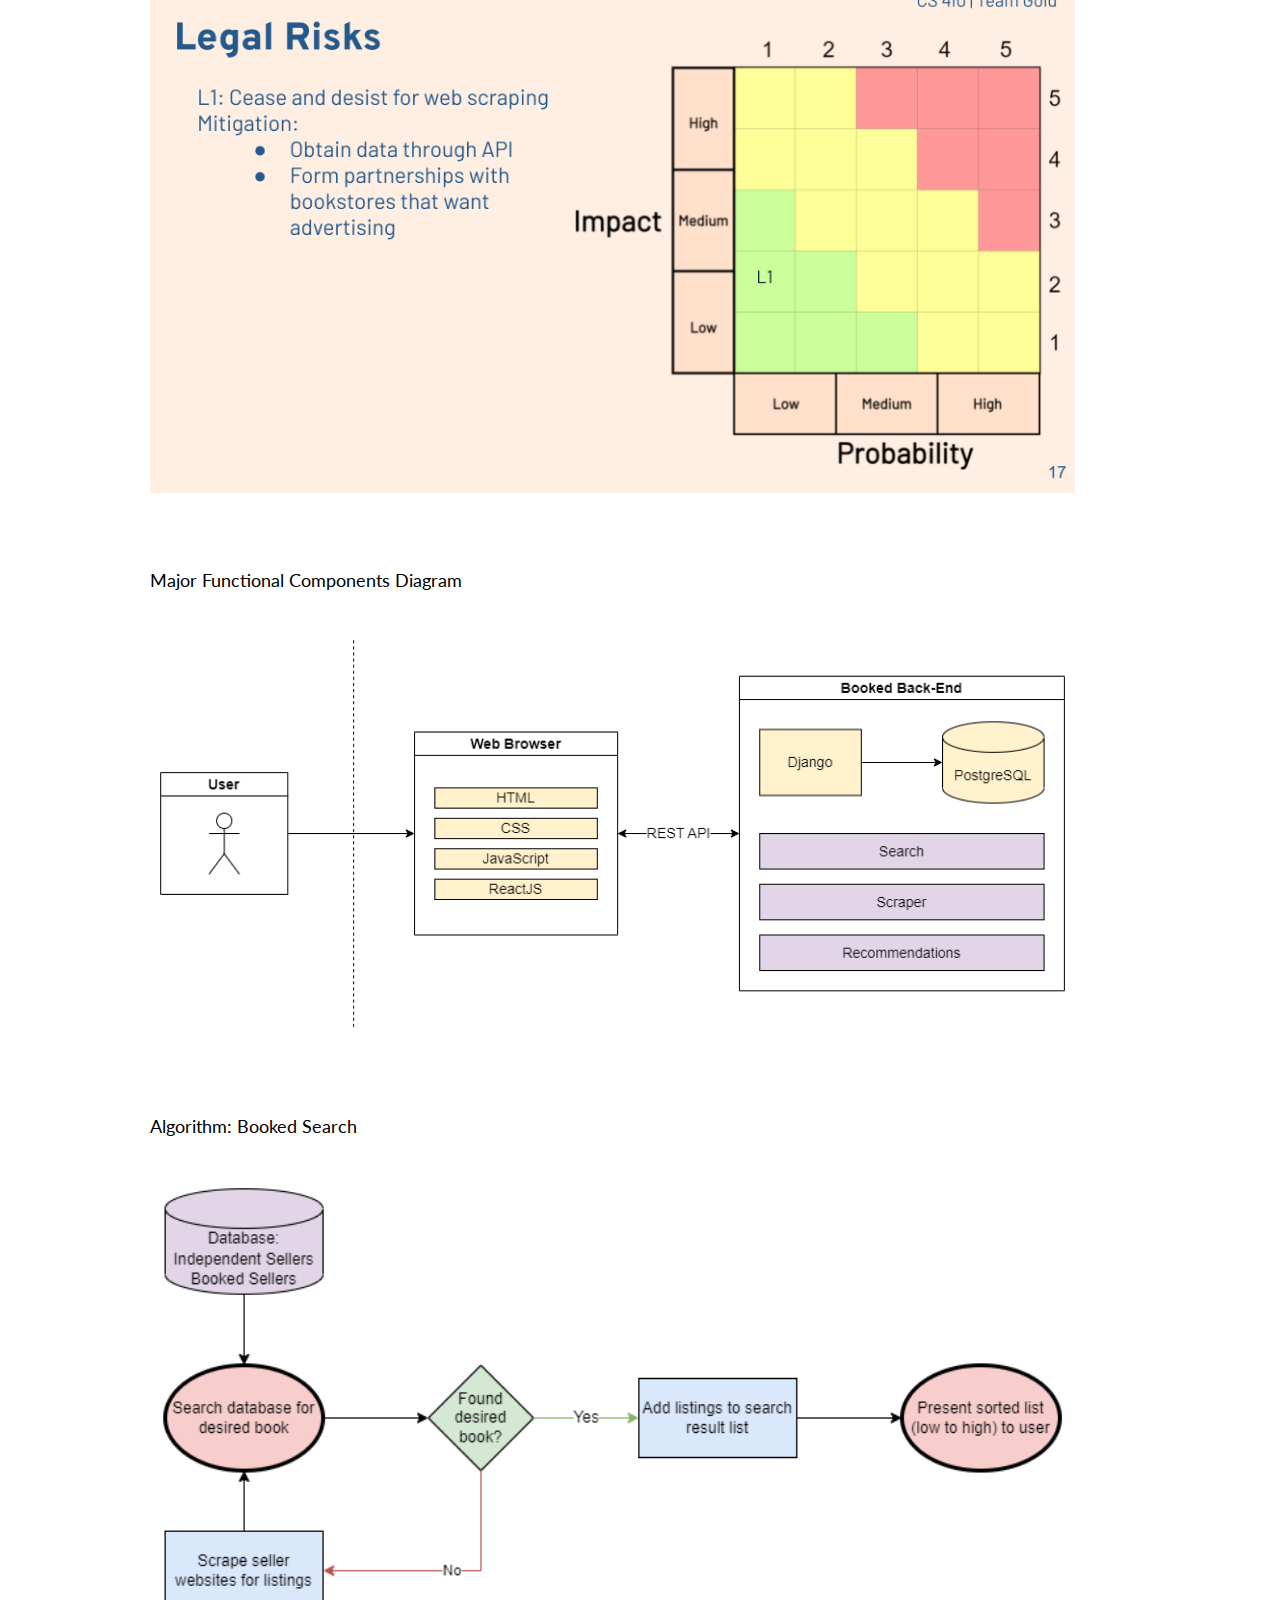
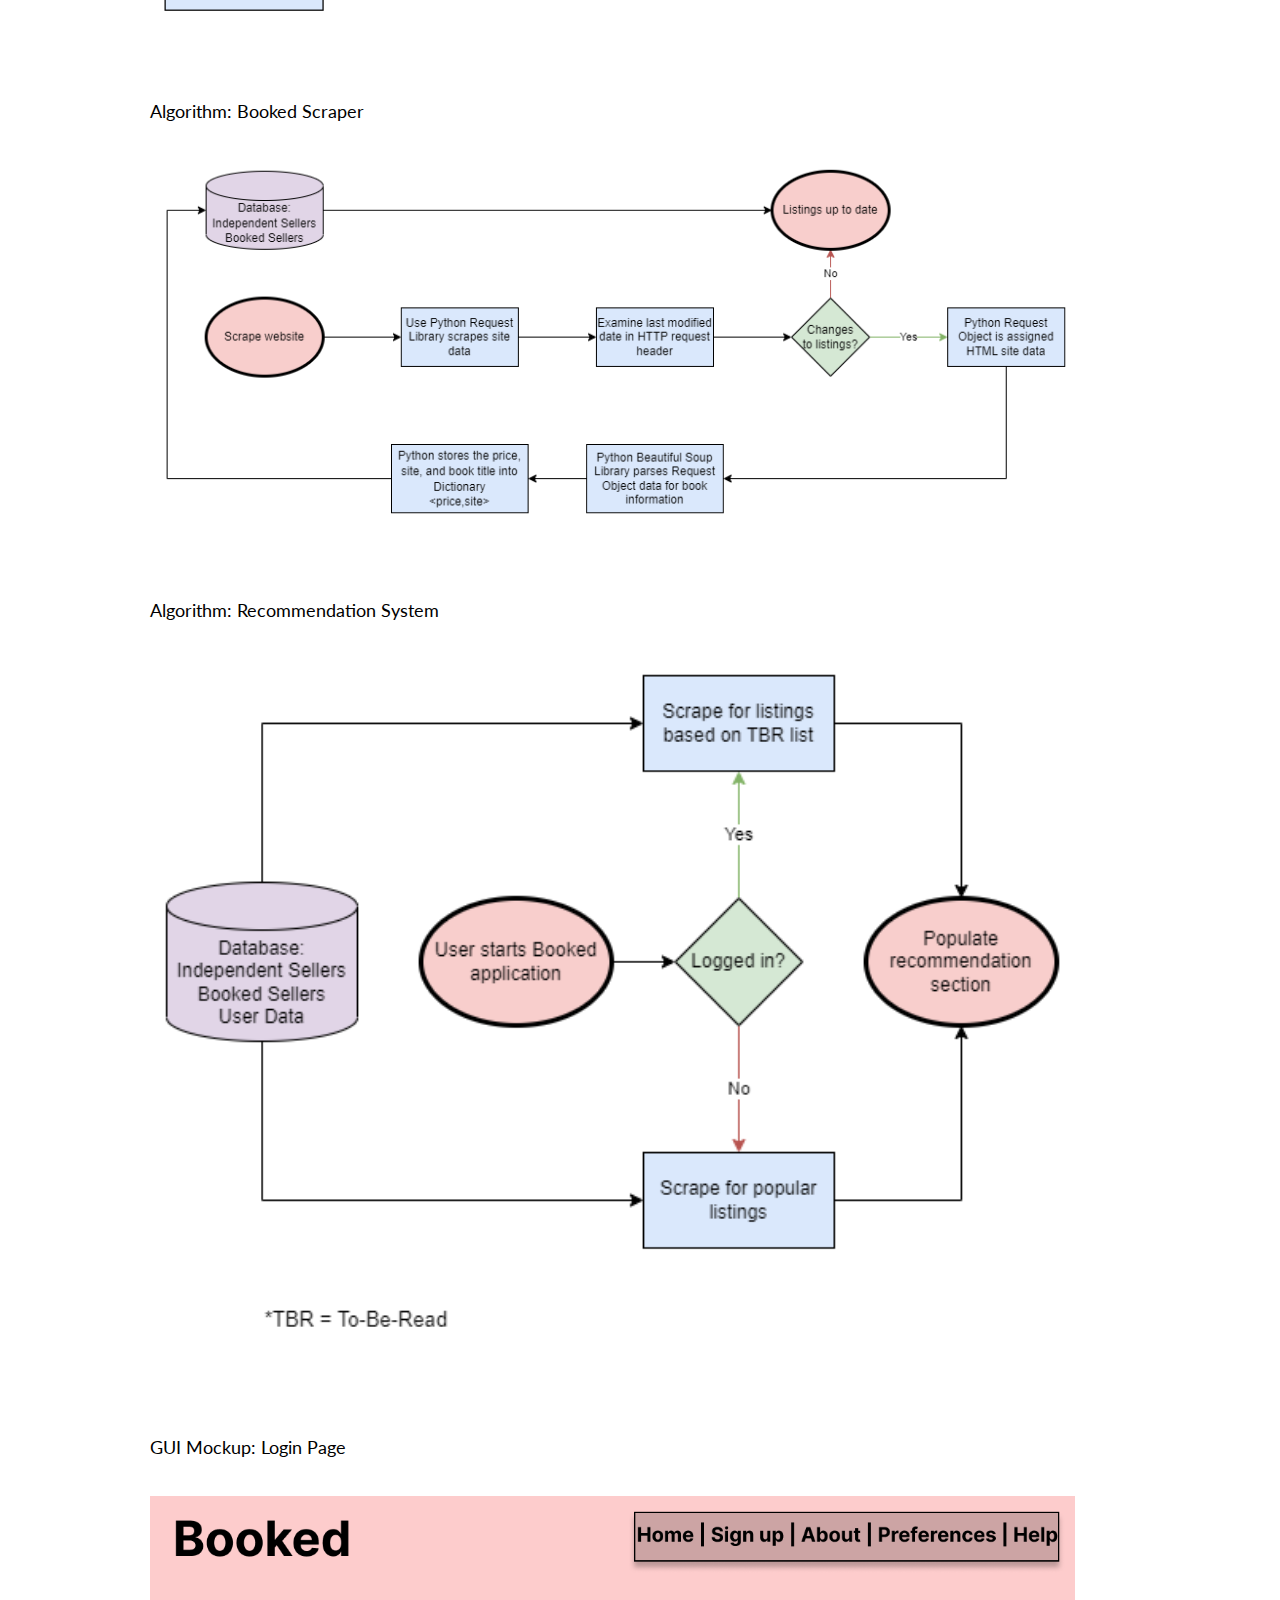
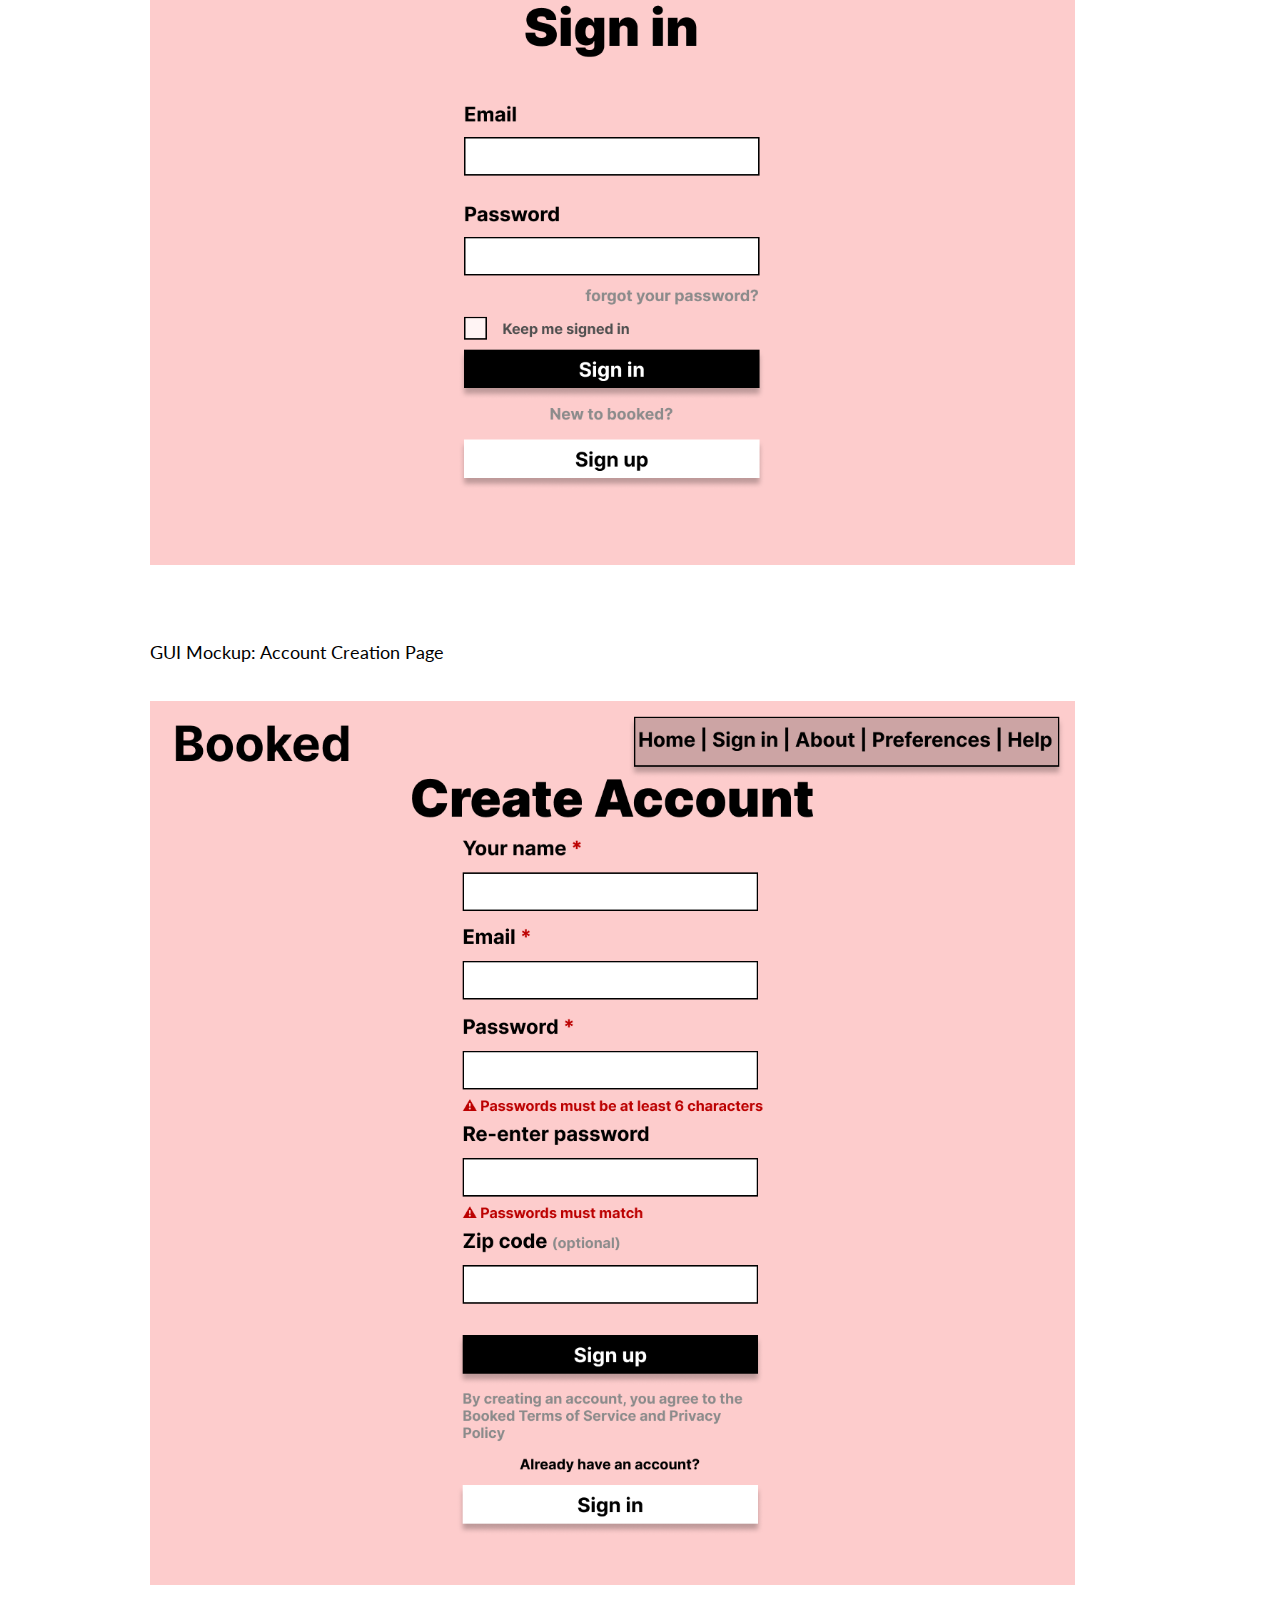
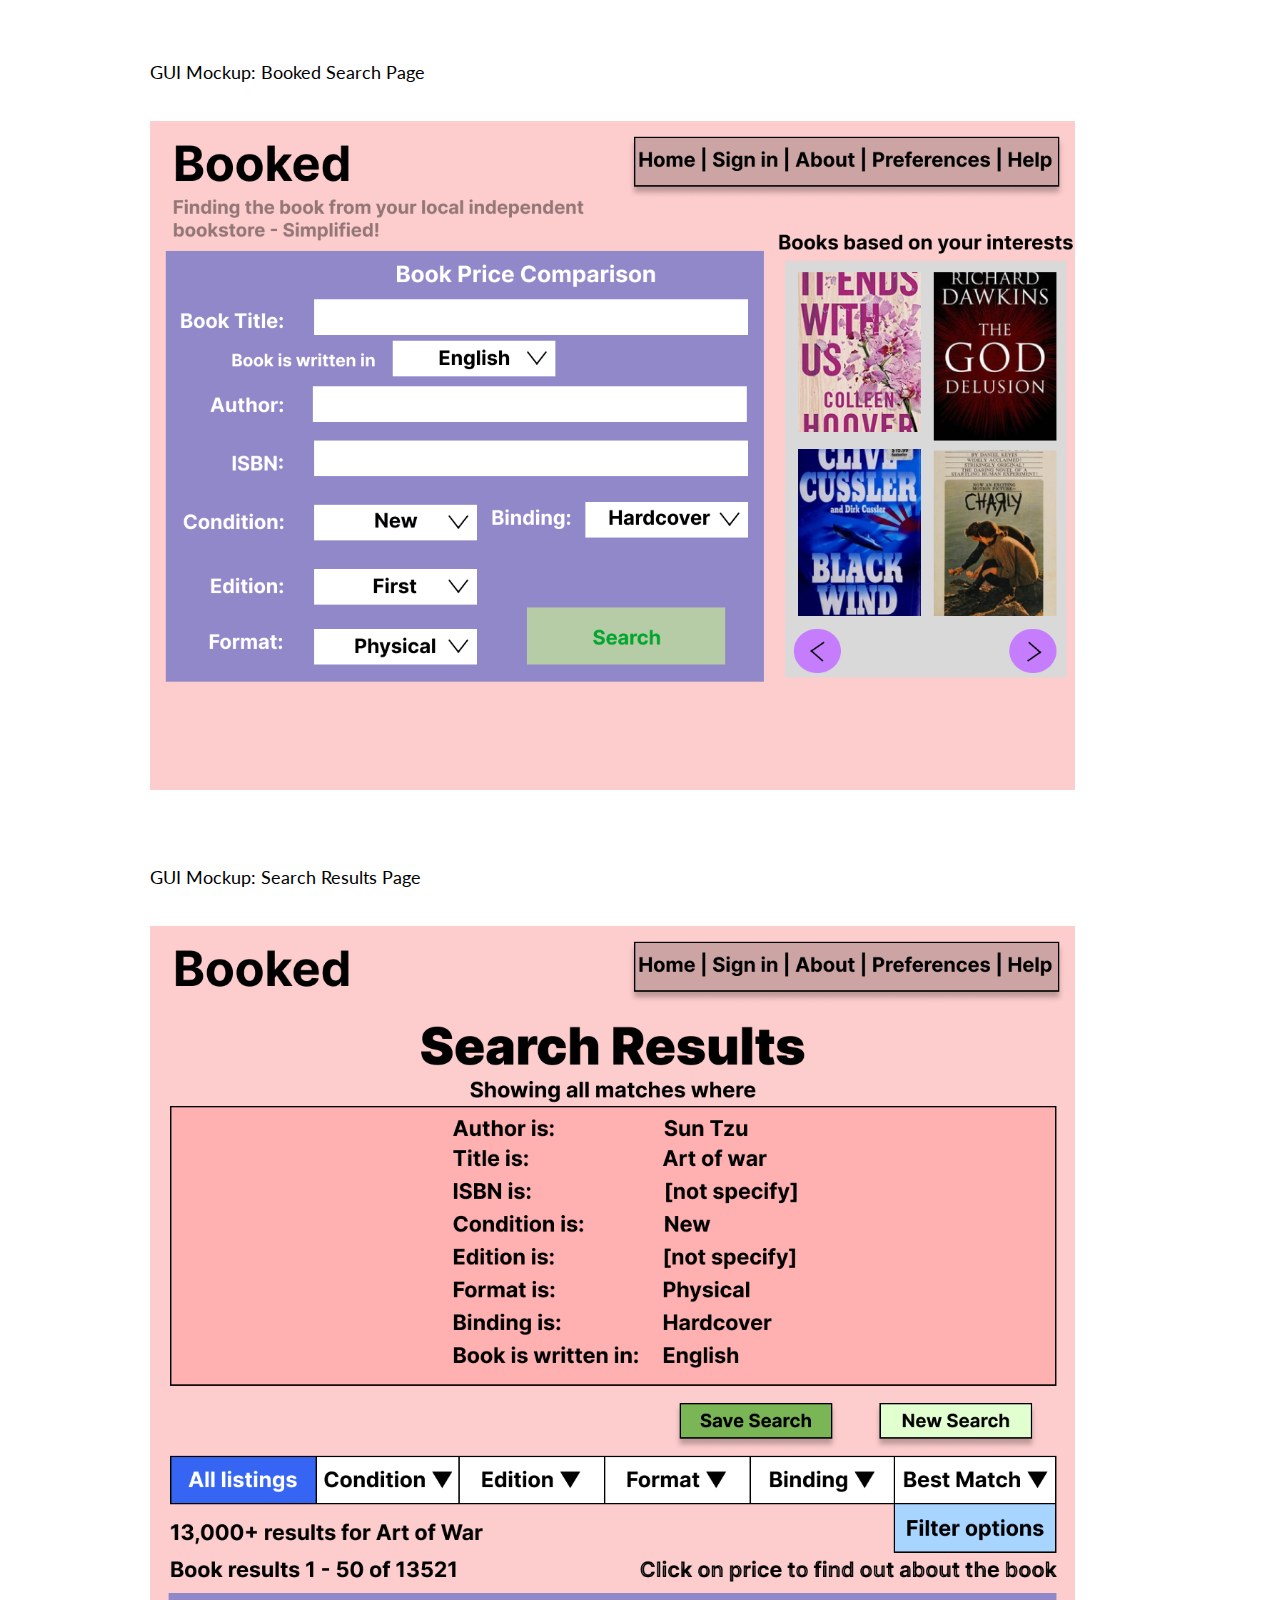
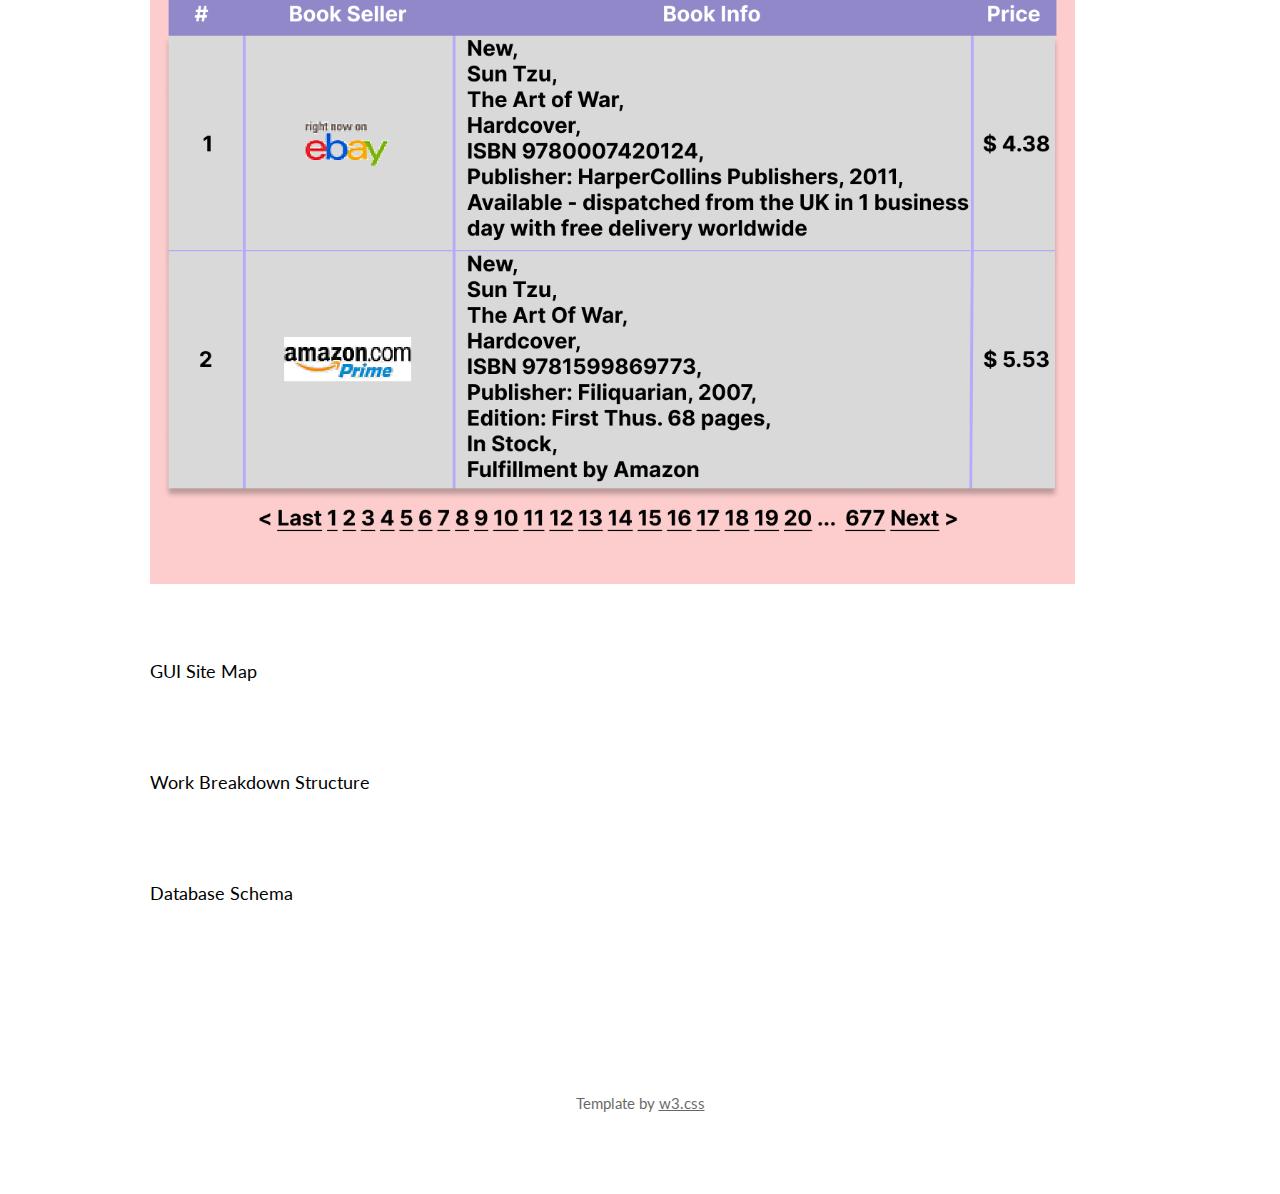
==== commit 136927b5: "Images replaced, placeholders added" ====
--- a/Deliverables.html
+++ b/Deliverables.html
@@ -121,6 +121,18 @@
 			<img src="GMSearch.png" style="padding: 25px 25px 0px 0px; width: 950px"/>
 		</div>
 
+		<div class="w3-padding-32">
+			<h5>GUI Site Map</h5>
+		</div>
+
+		<div class="w3-padding-32">
+			<h5>Work Breakdown Structure</h5>
+		</div>
+
+		<div class="w3-padding-32">
+			<h5>Database Schema</h5>
+		</div>
+
 		</div>
     </div>
 </div>
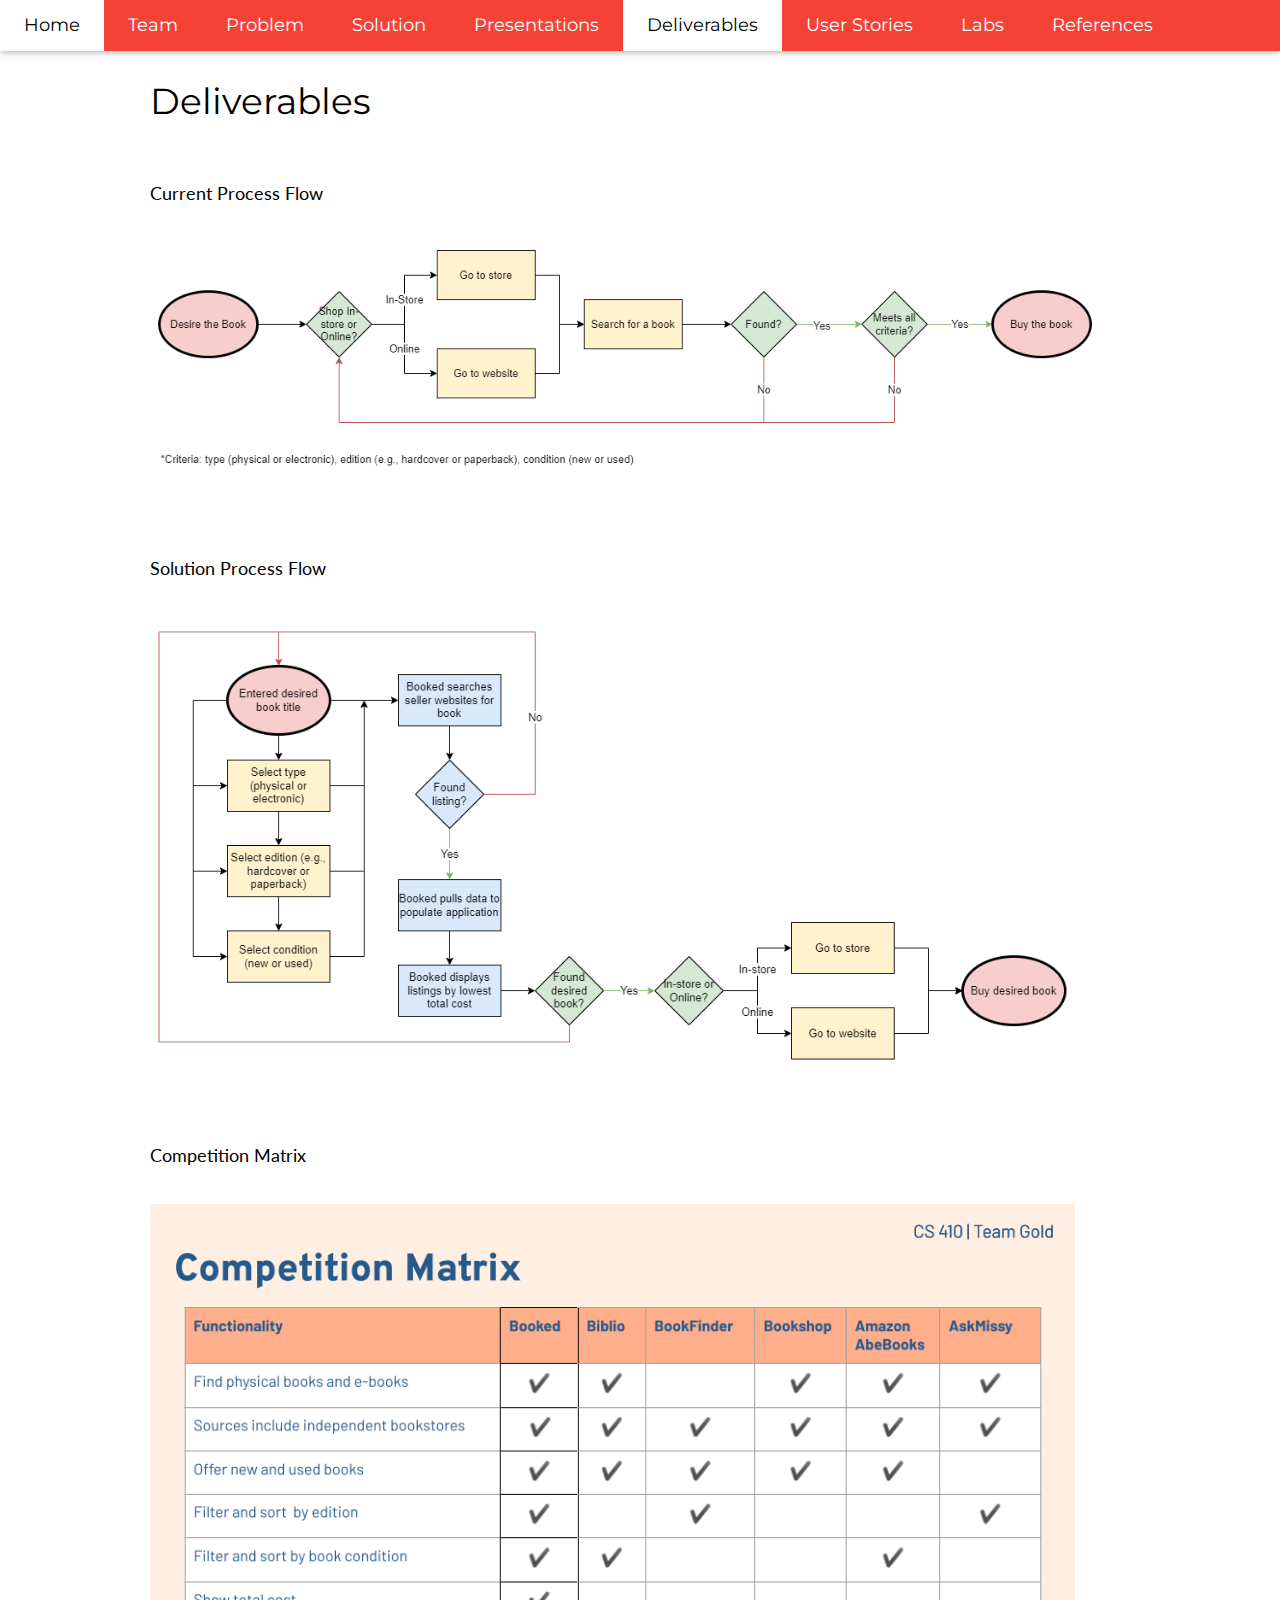
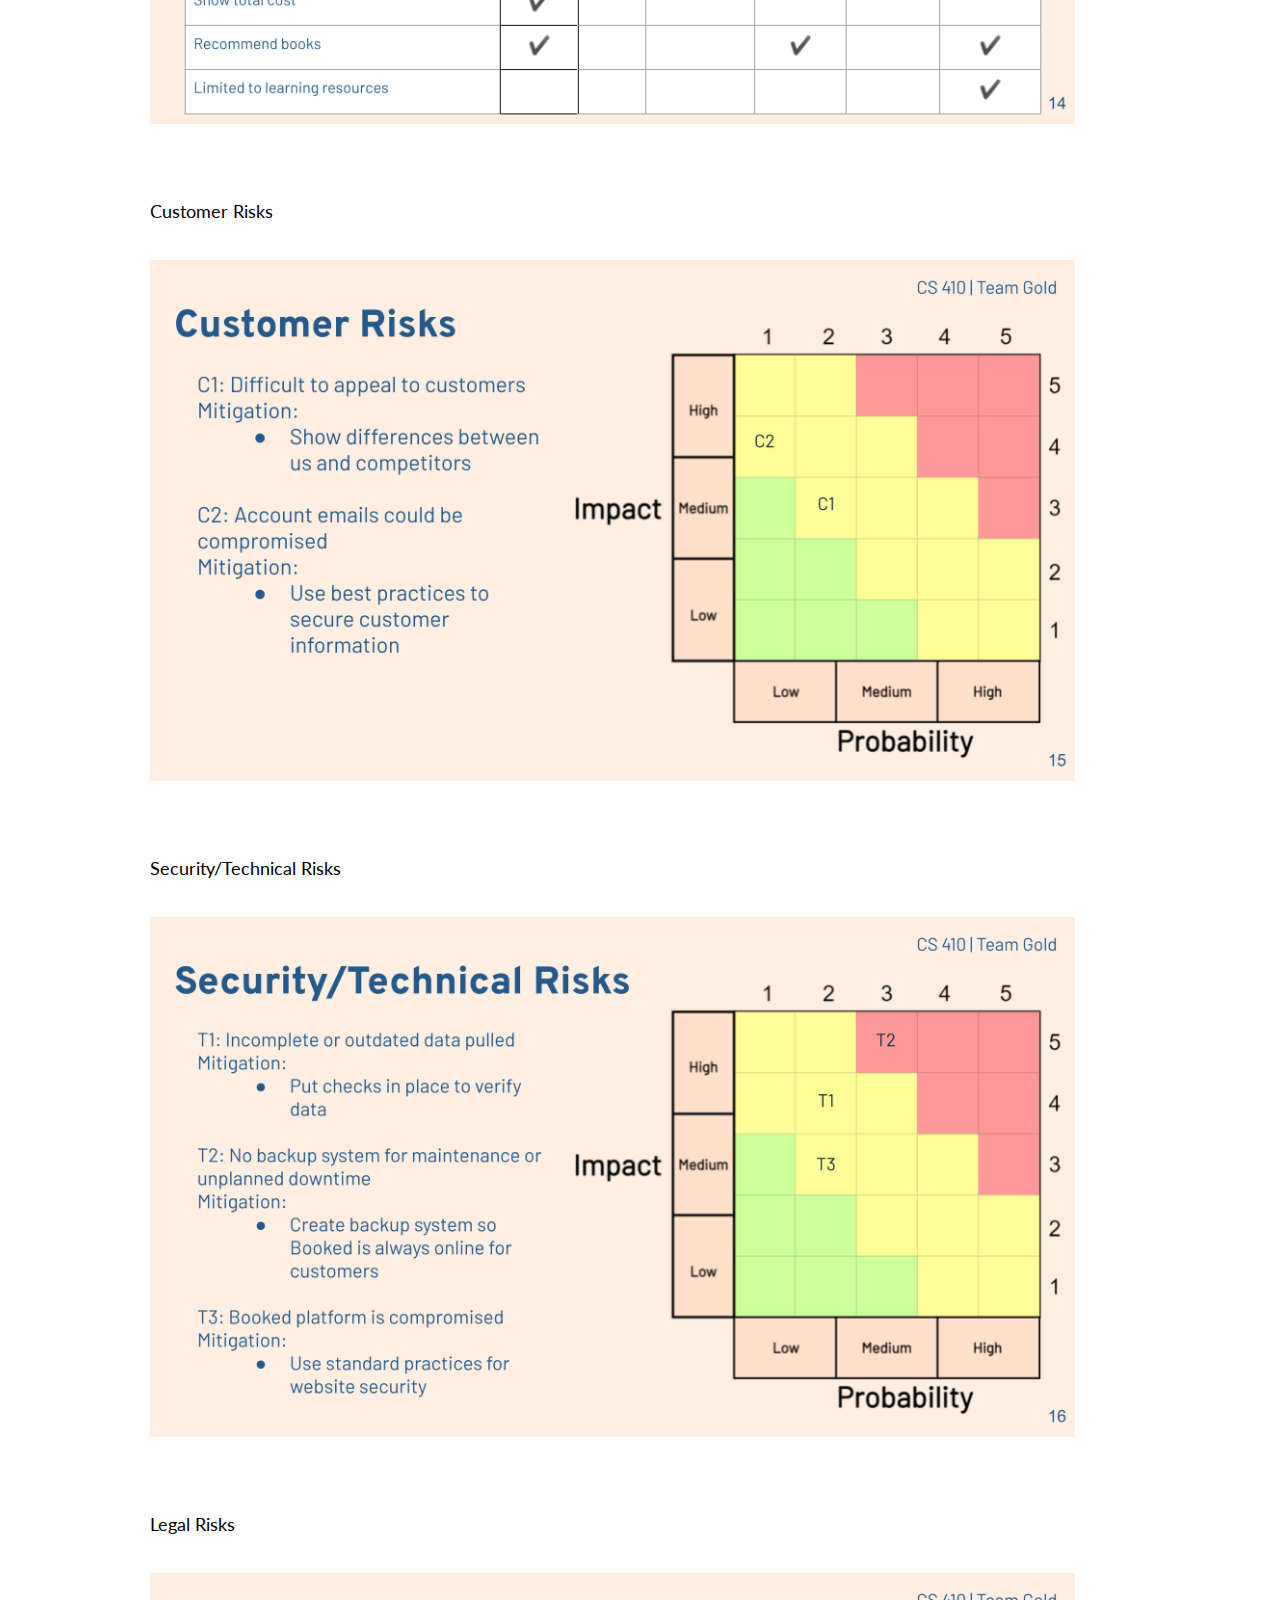
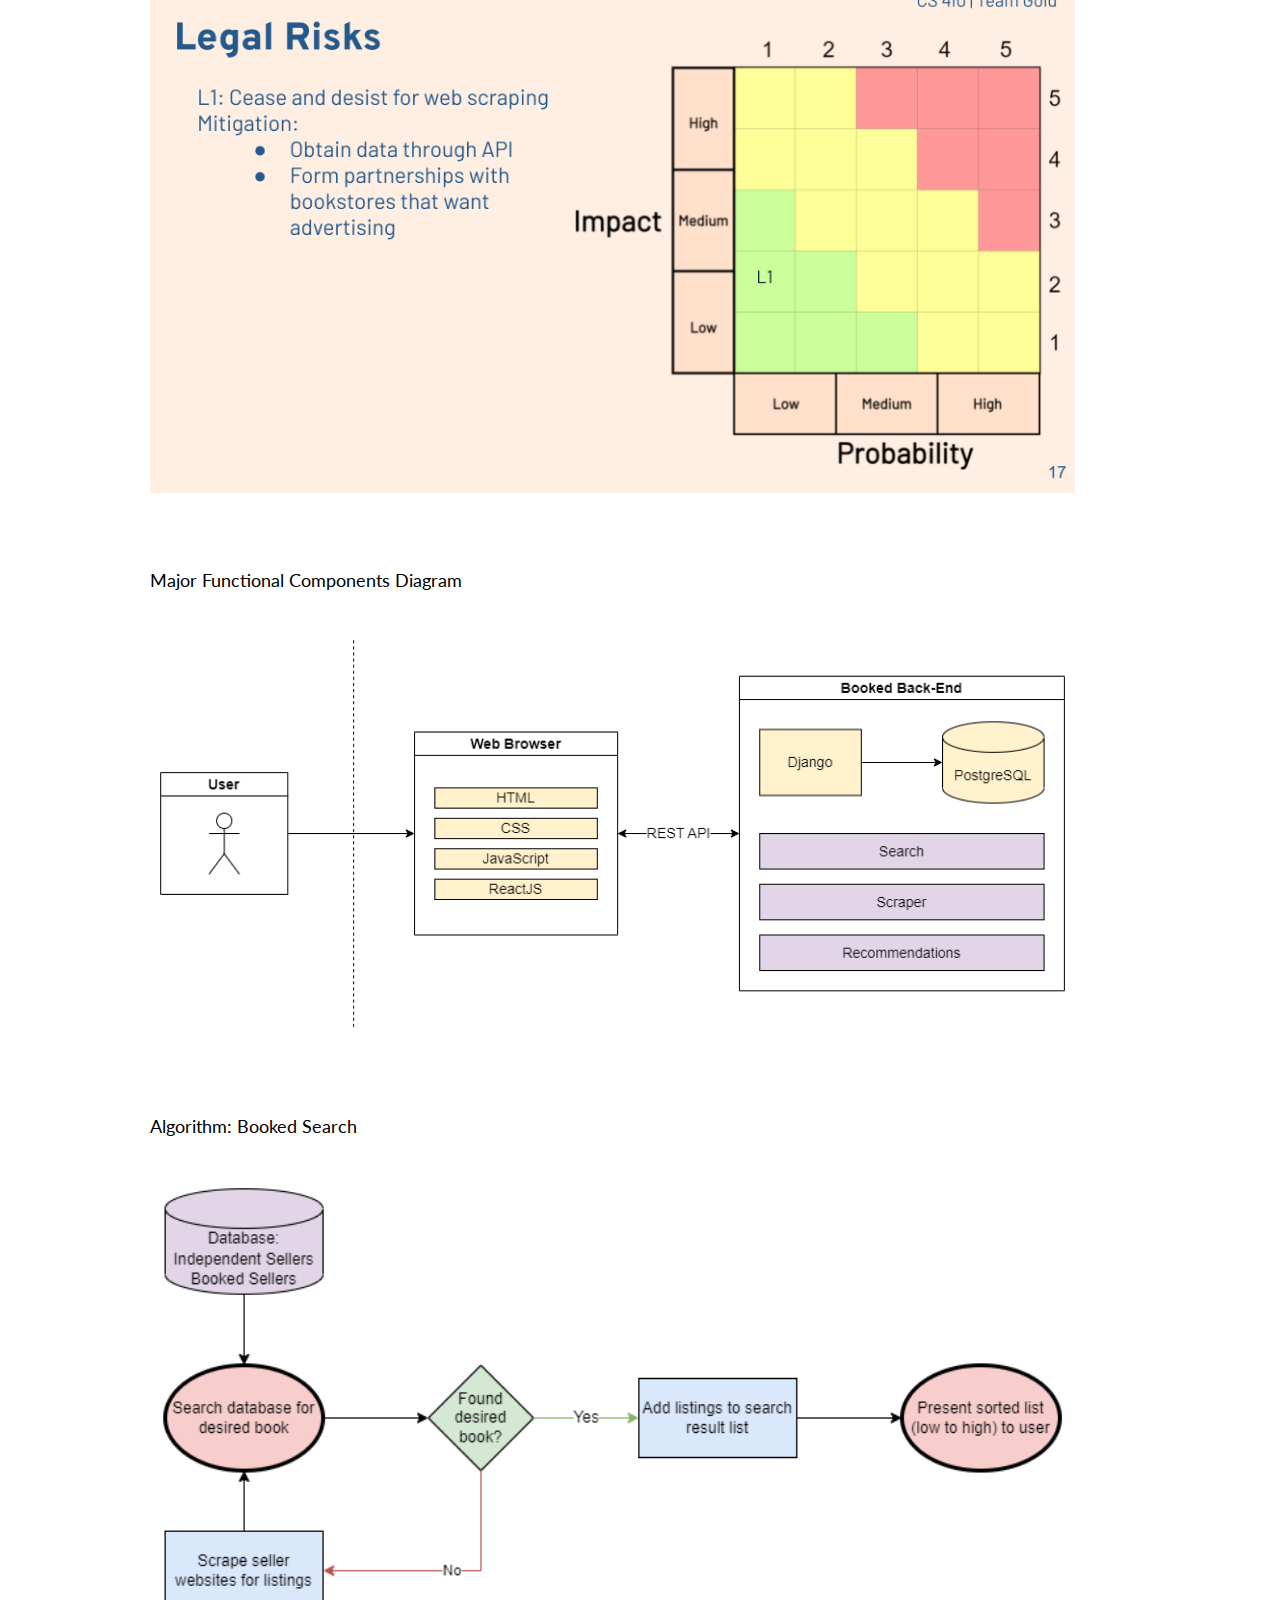
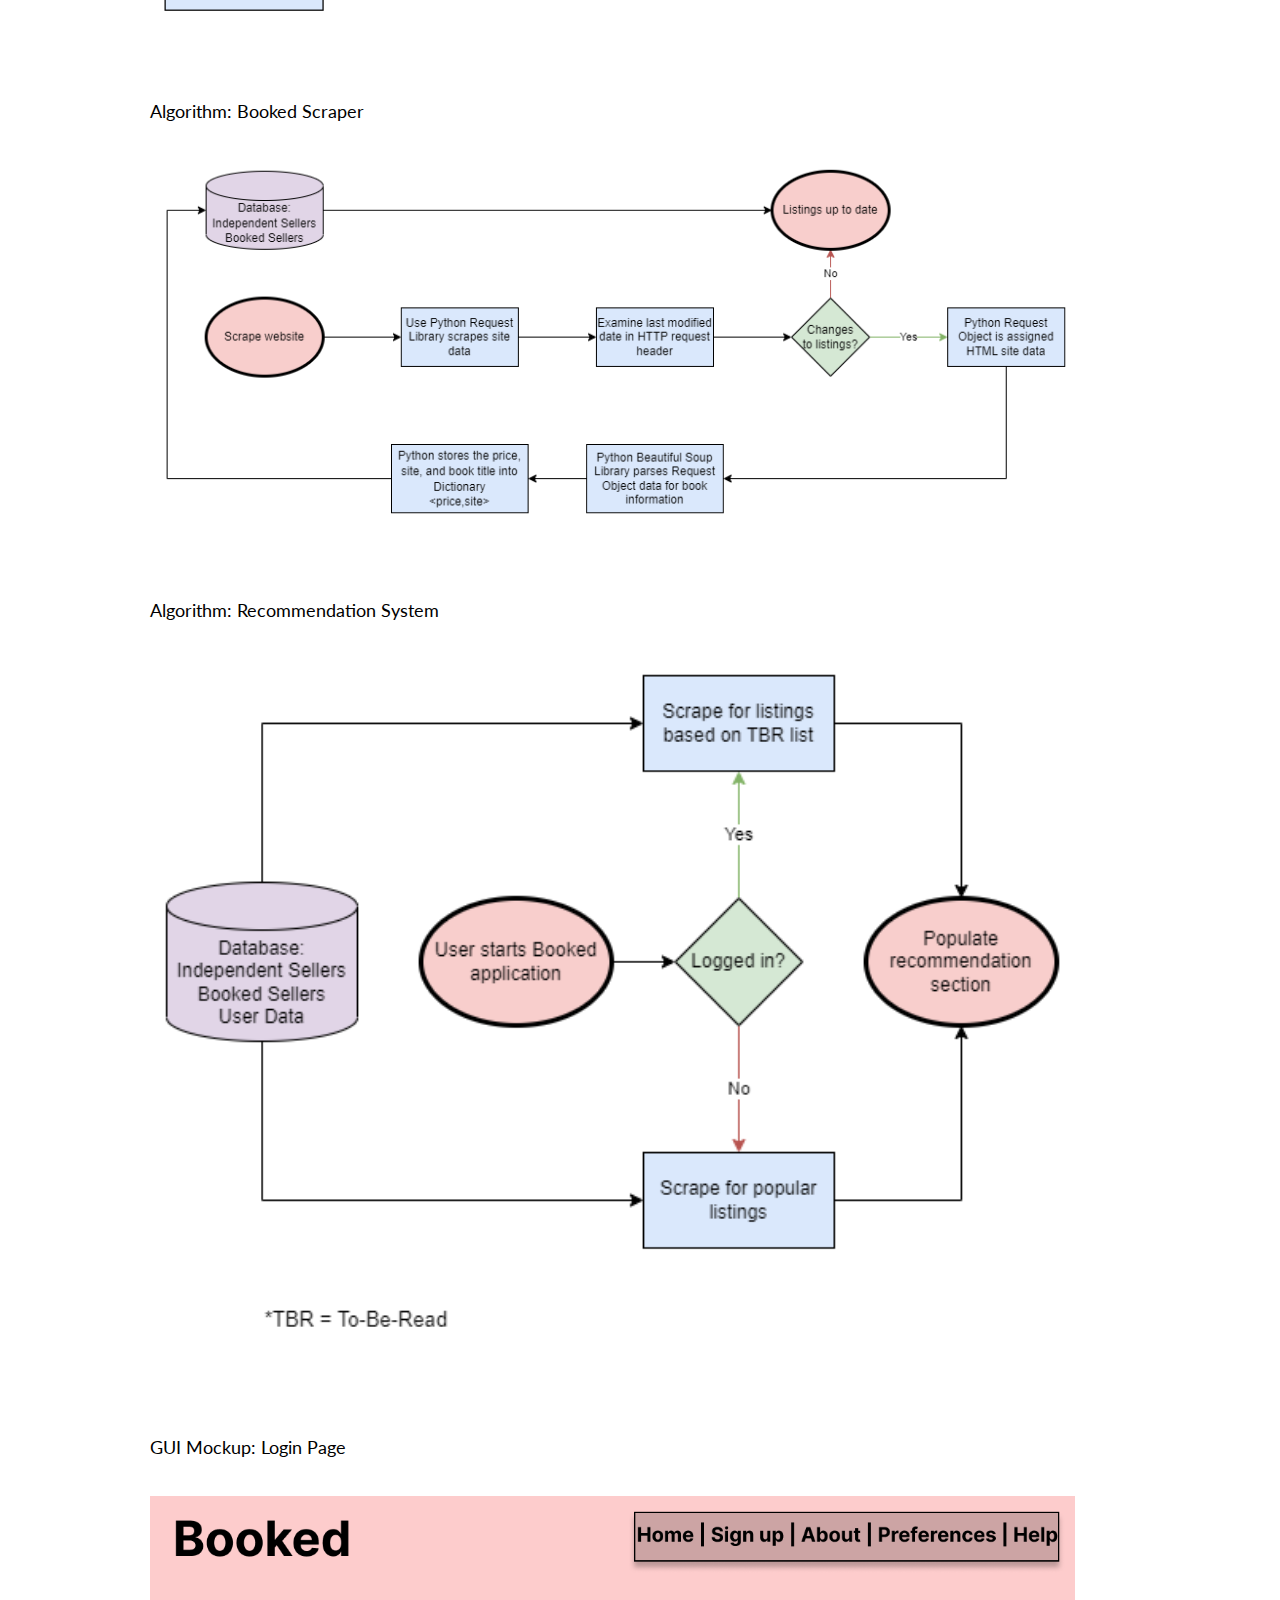
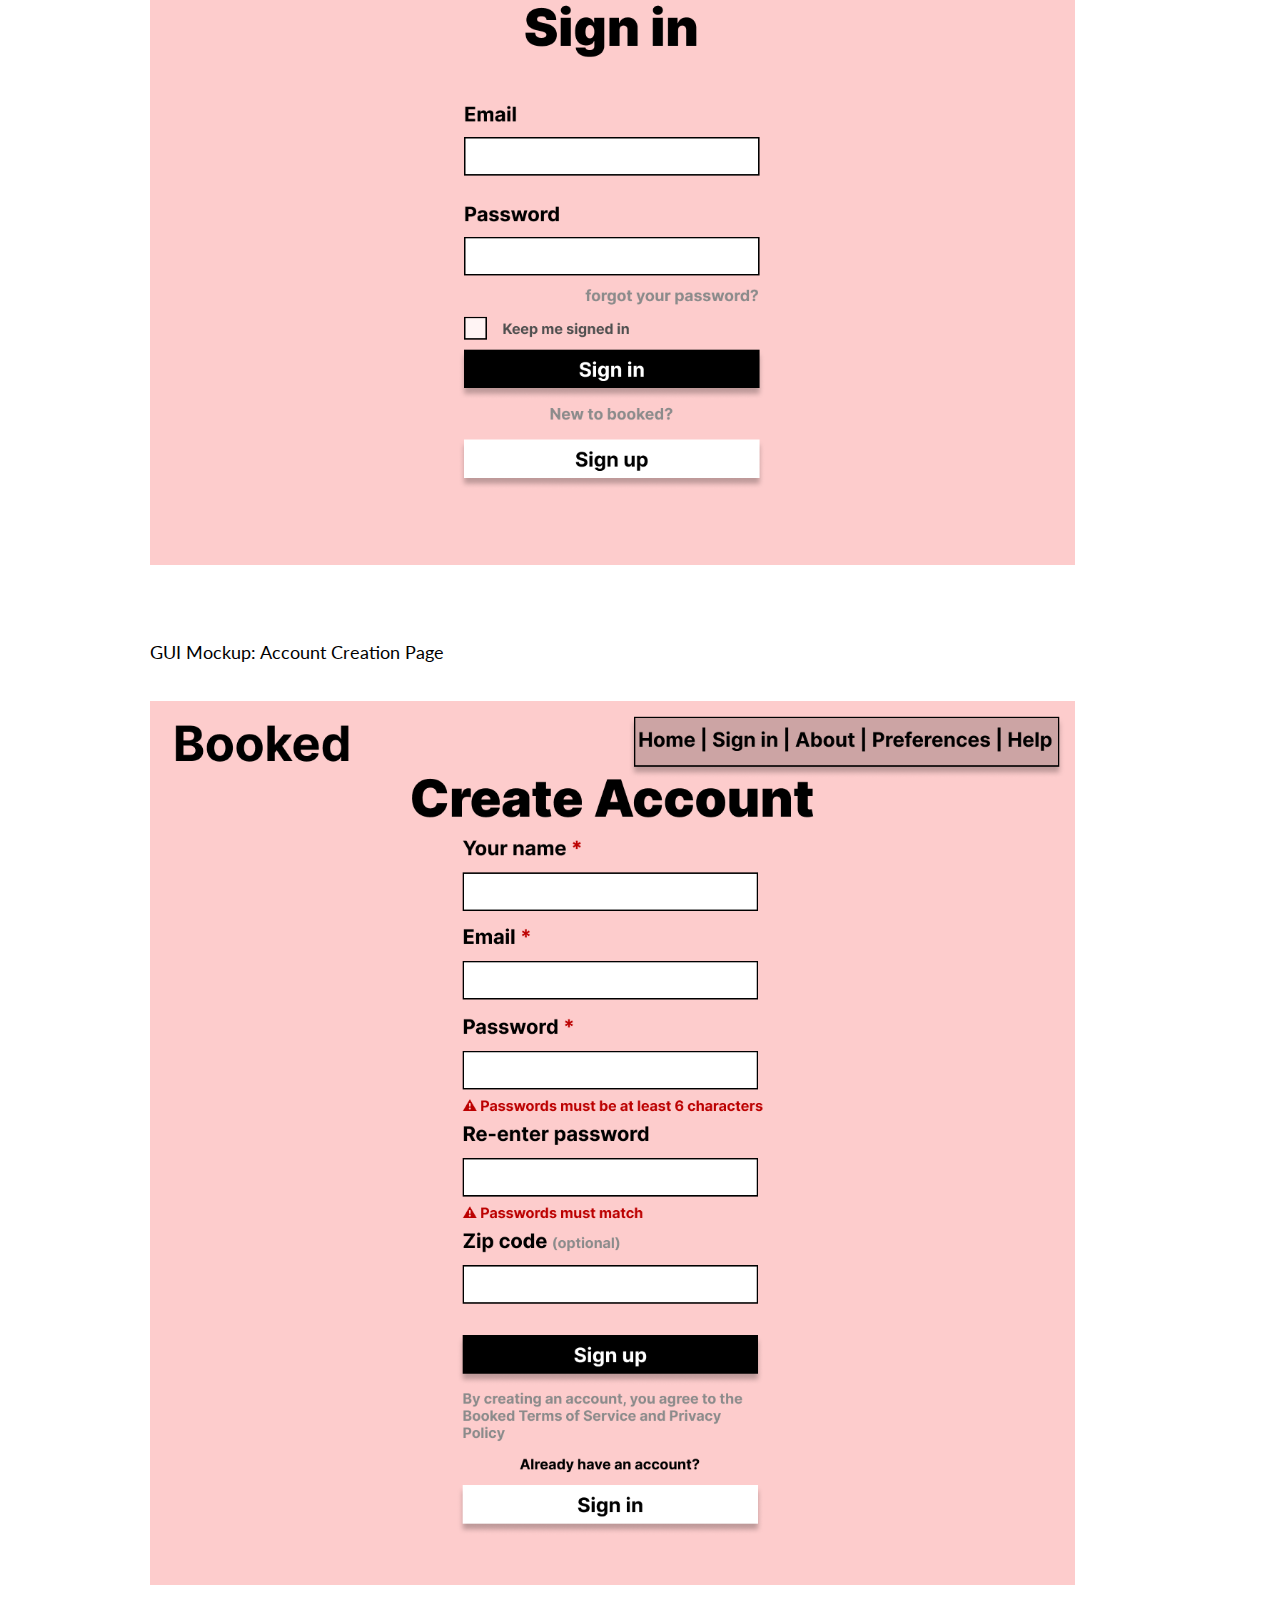
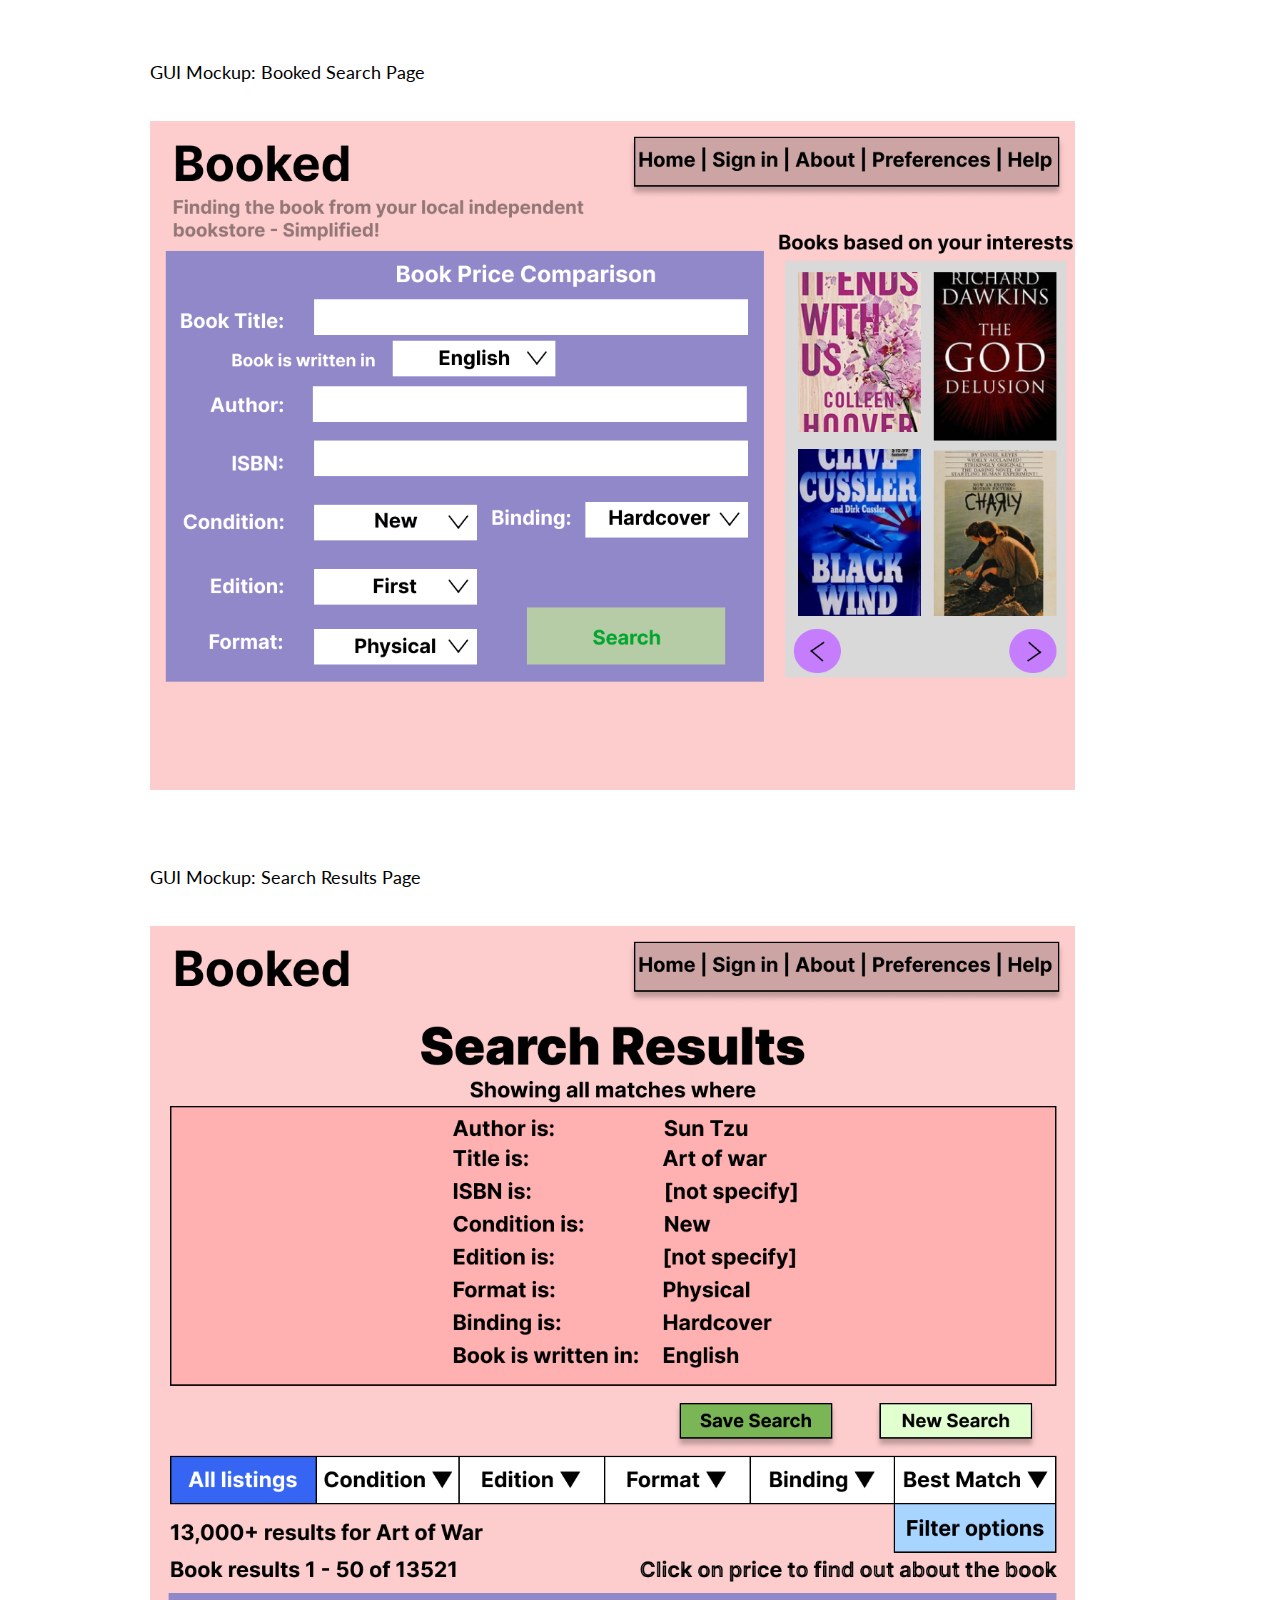
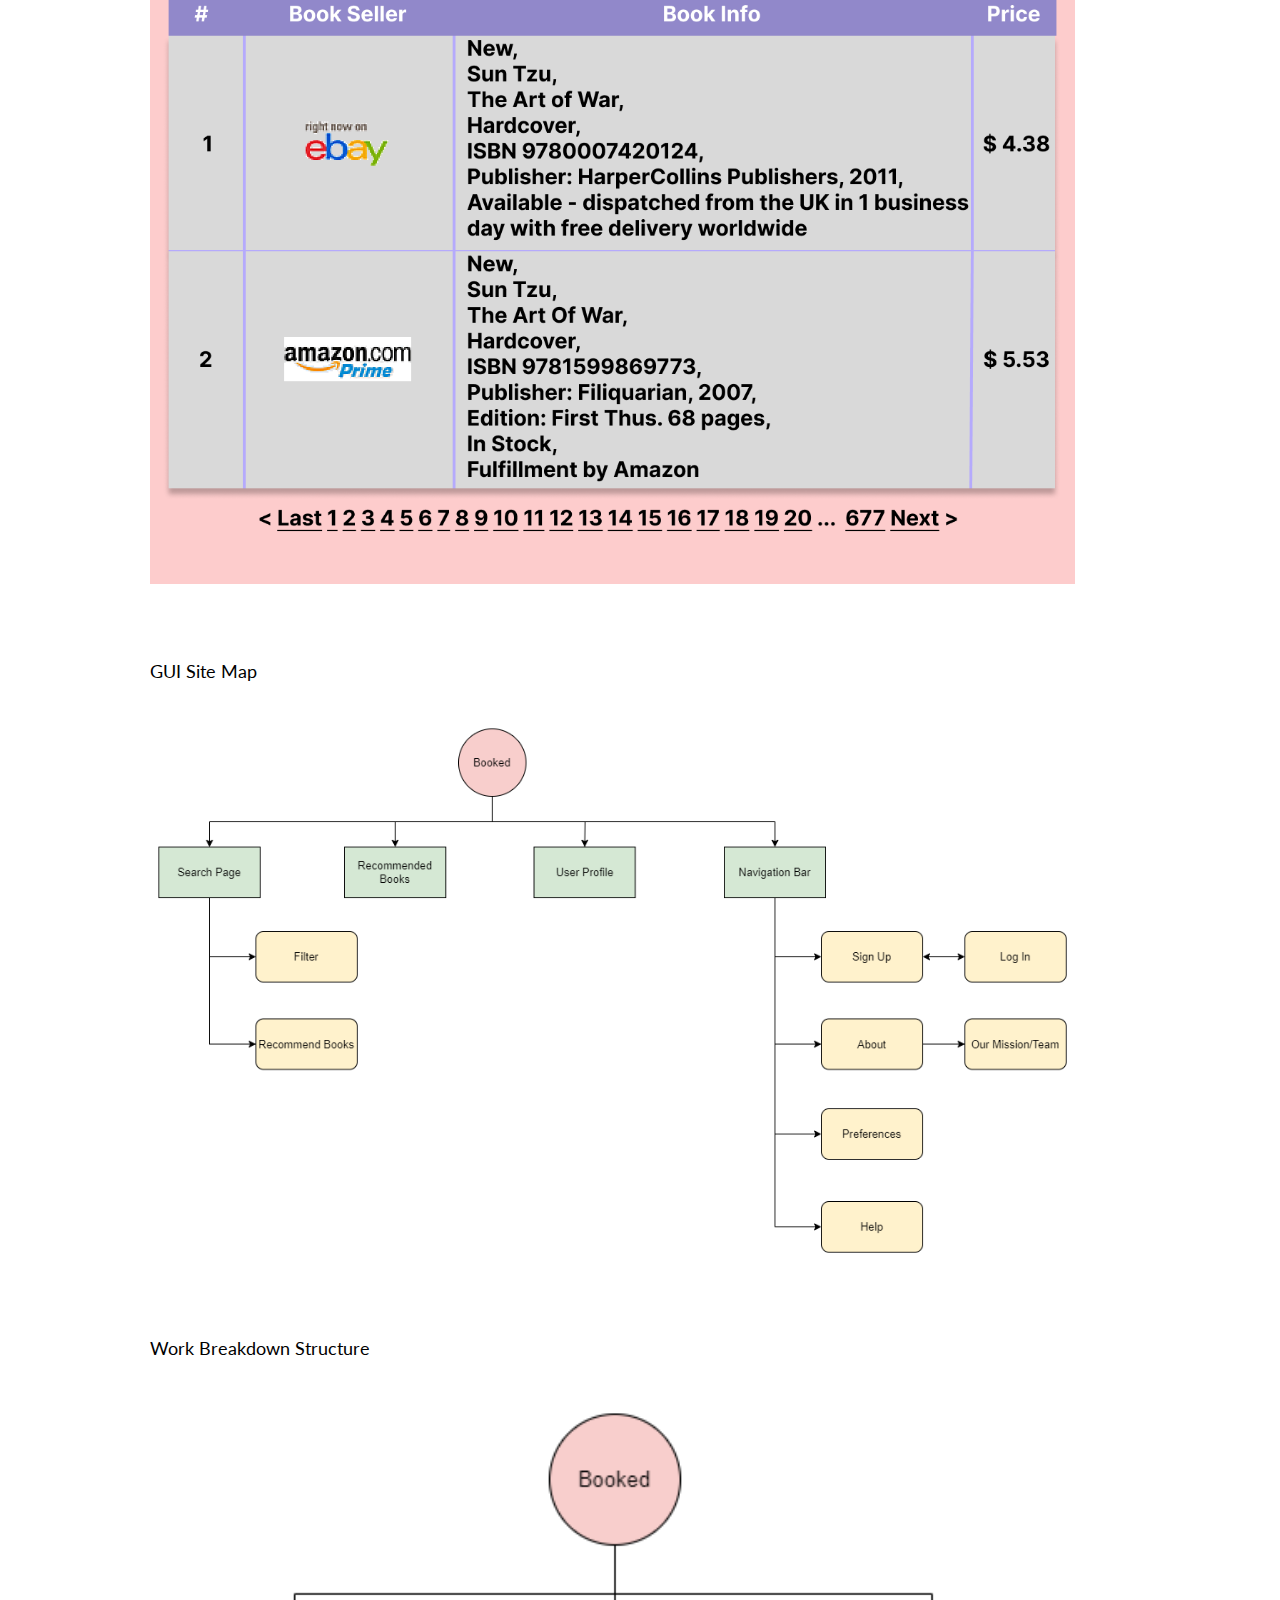
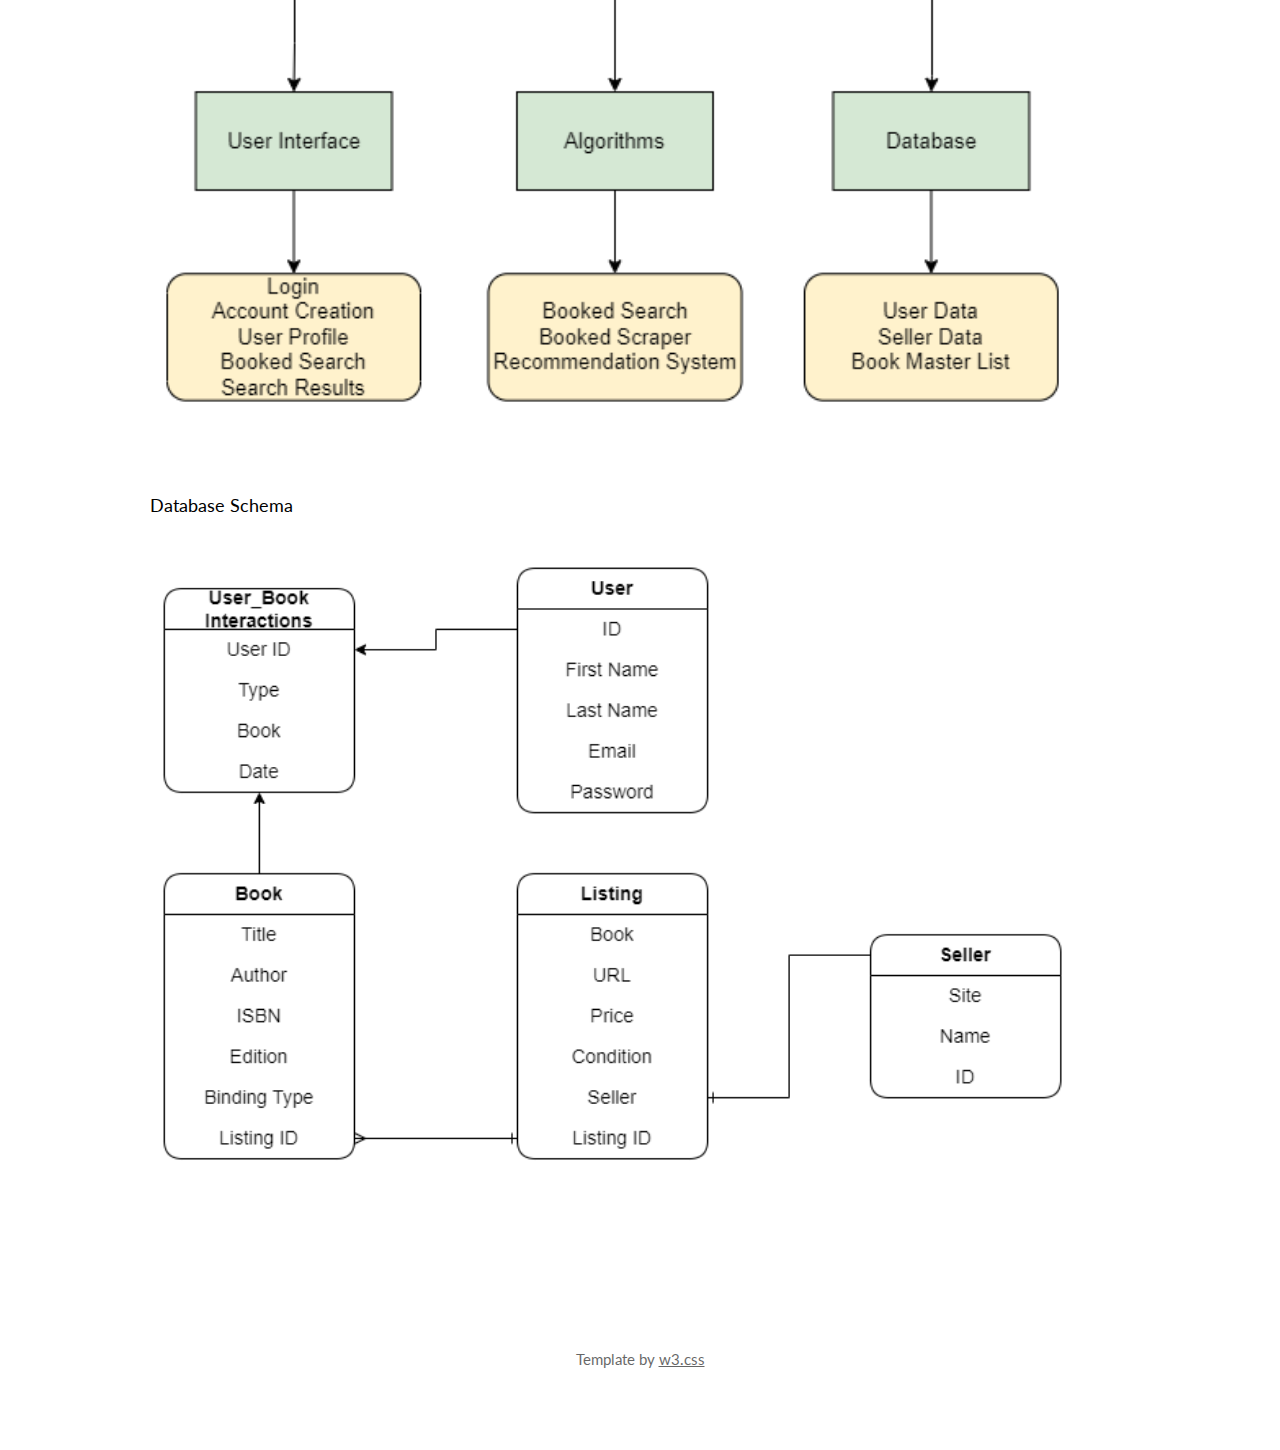
==== commit e09e0e93: "Add files via upload" ====
--- a/Deliverables.html
+++ b/Deliverables.html
@@ -123,14 +123,17 @@
 
 		<div class="w3-padding-32">
 			<h5>GUI Site Map</h5>
+			<img src="GSM.png" style="padding: 25px 25px 0px 0px; width: 950px"/>
 		</div>
 
 		<div class="w3-padding-32">
 			<h5>Work Breakdown Structure</h5>
+			<img src="WBS.png" style="padding: 25px 25px 0px 0px; width: 950px"/>
 		</div>
 
 		<div class="w3-padding-32">
 			<h5>Database Schema</h5>
+			<img src="DS.png" style="padding: 25px 25px 0px 0px; width: 950px"/>
 		</div>
 
 		</div>
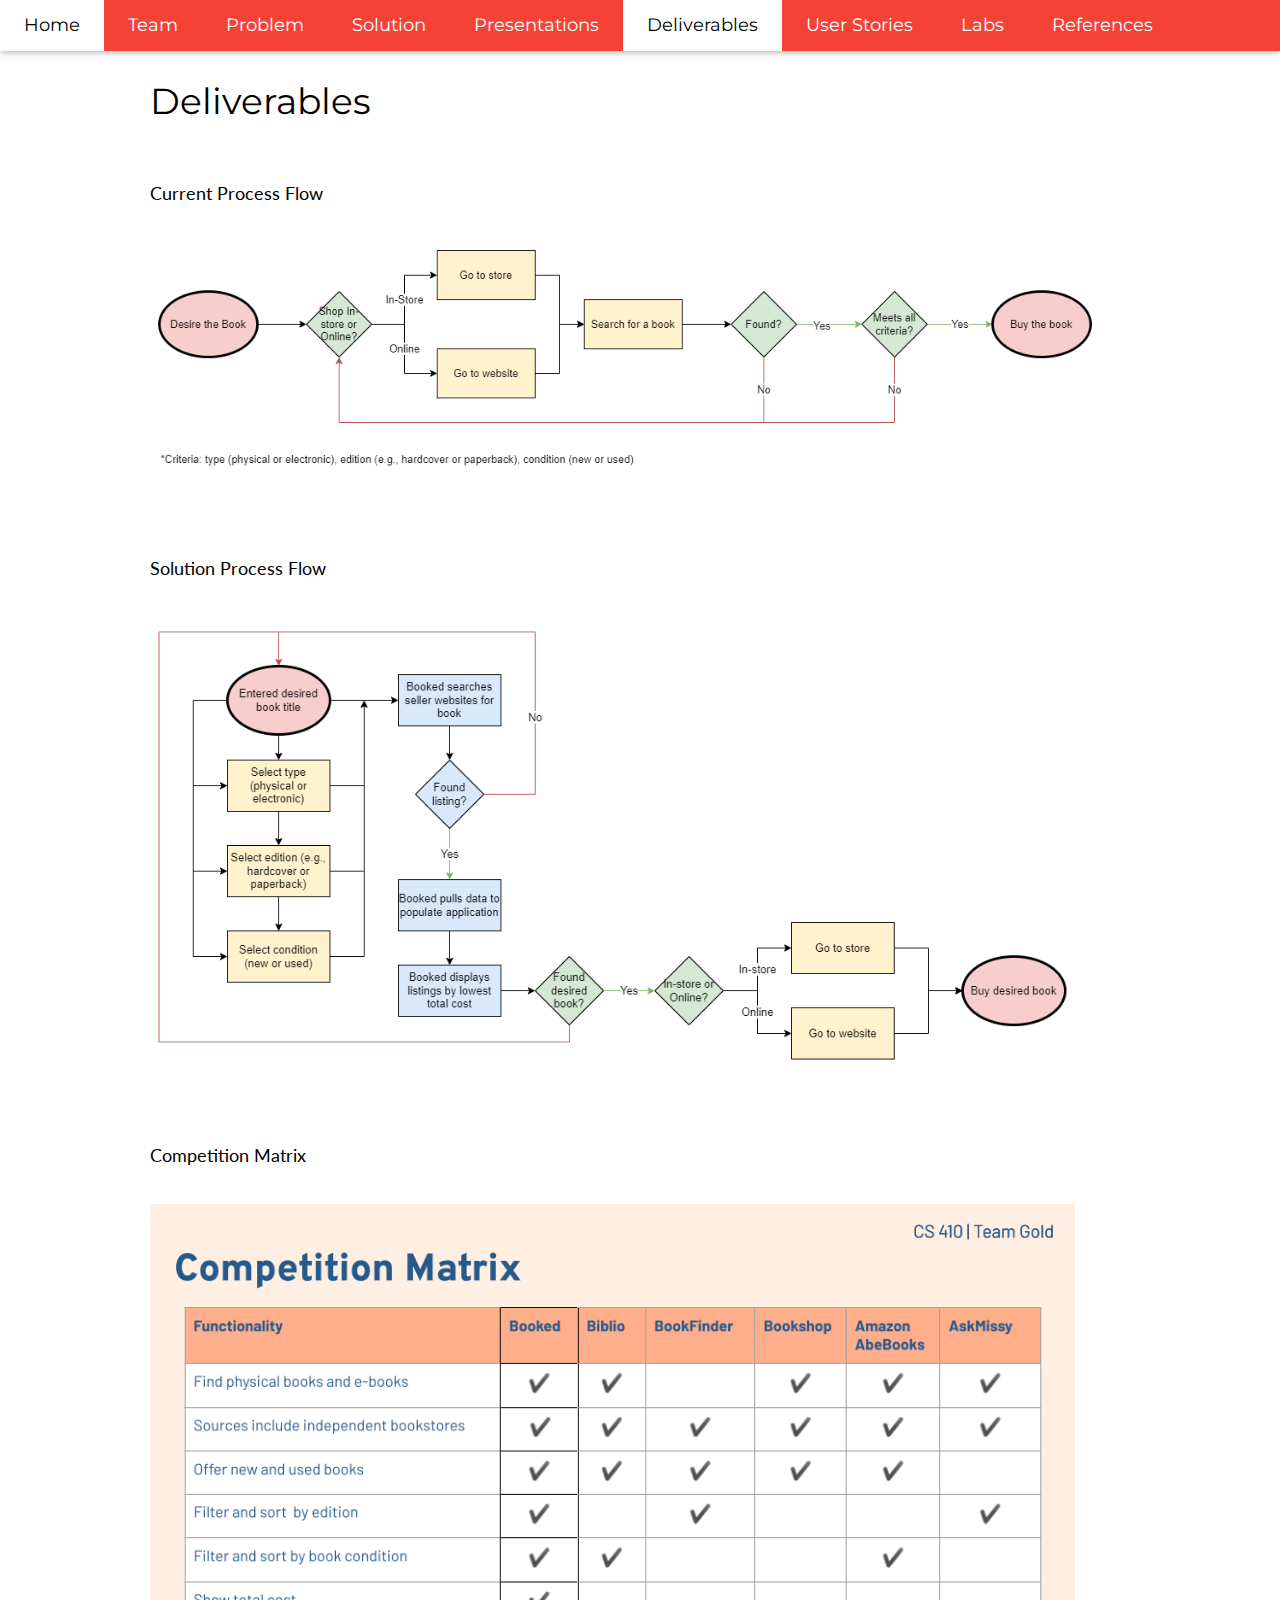
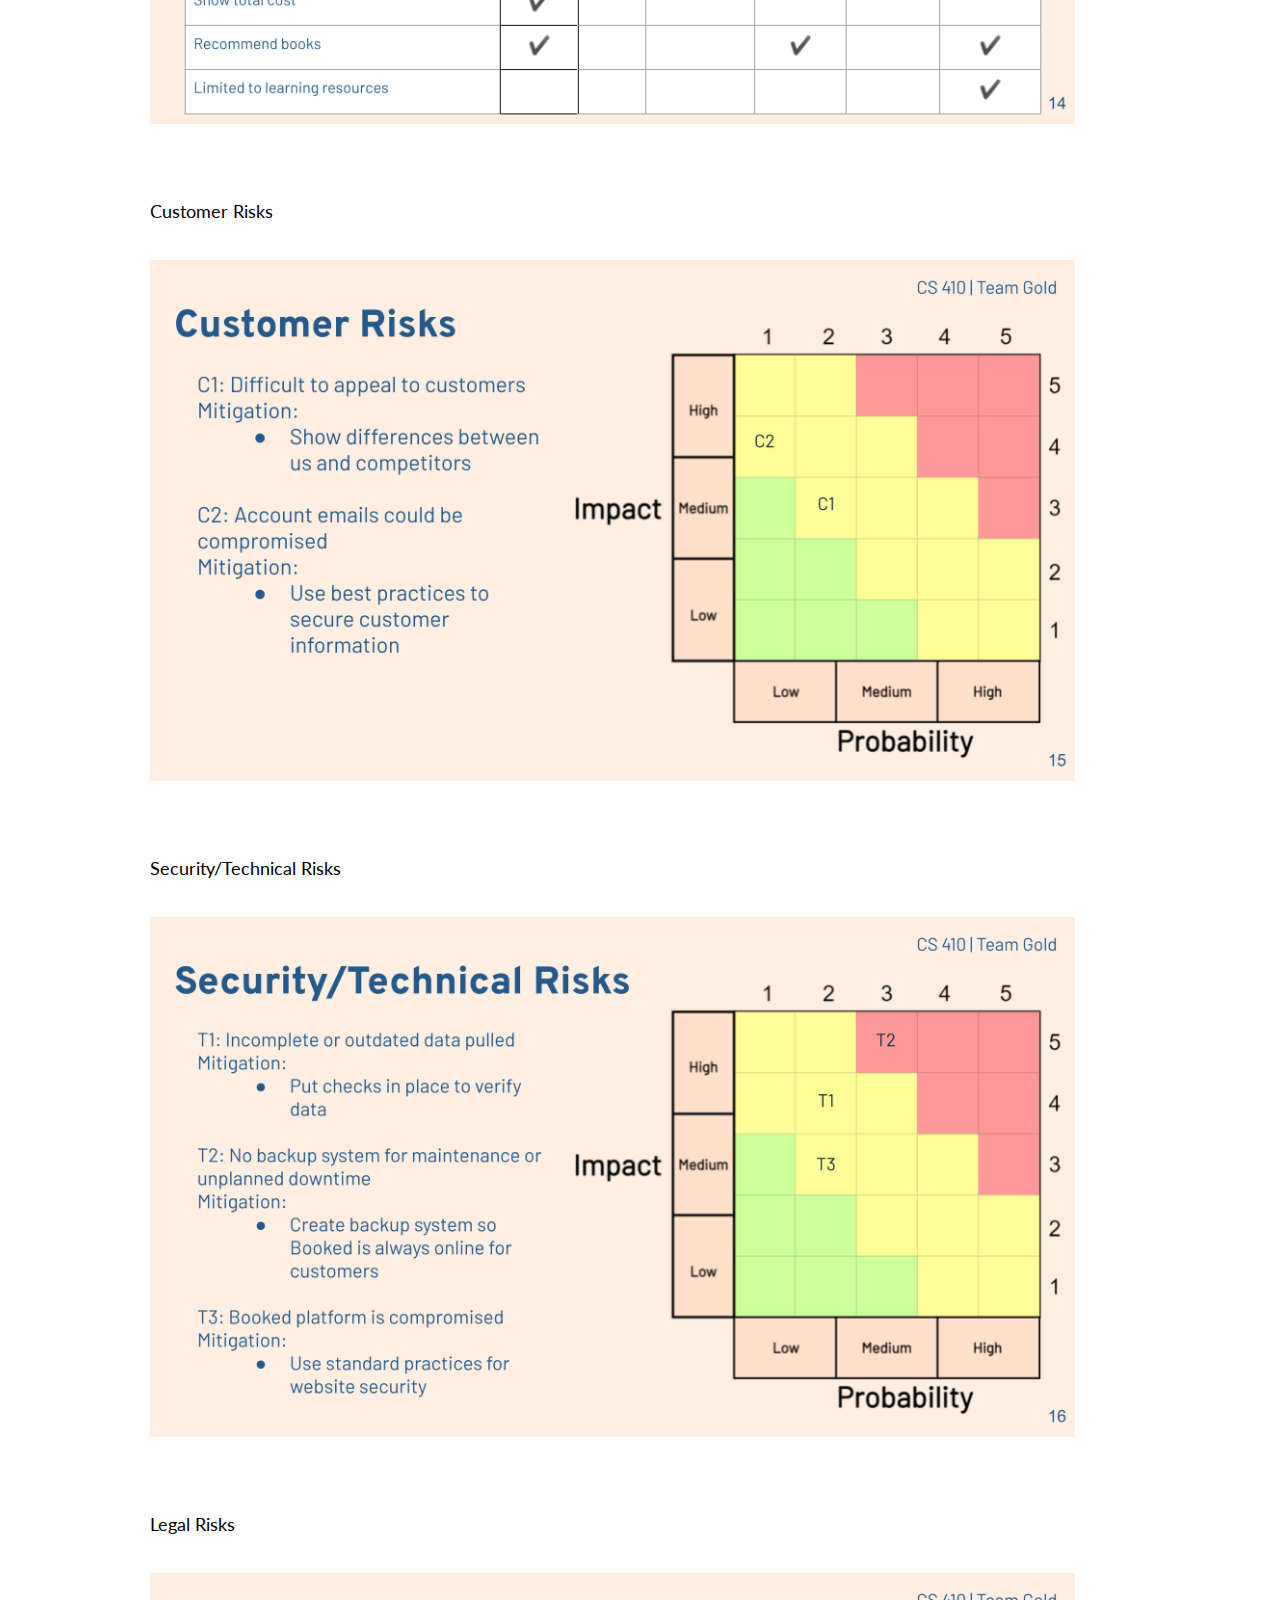
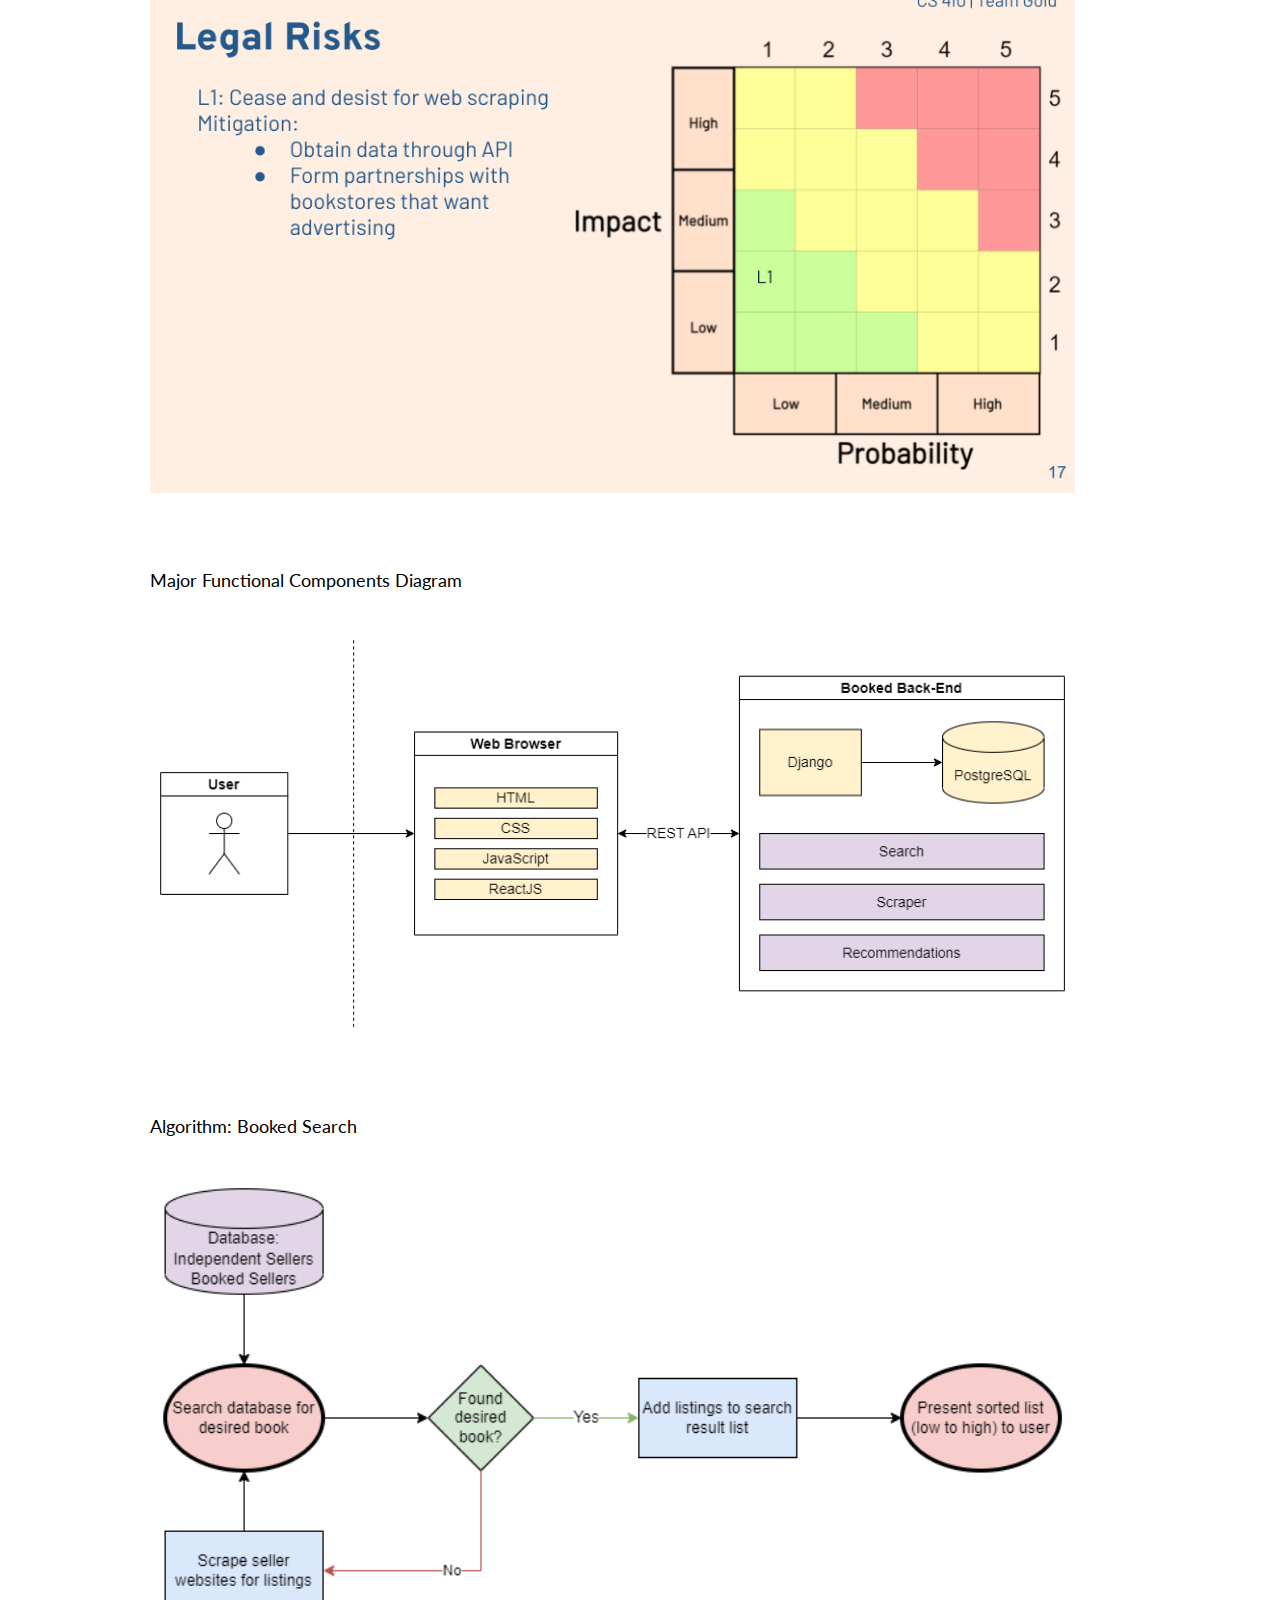
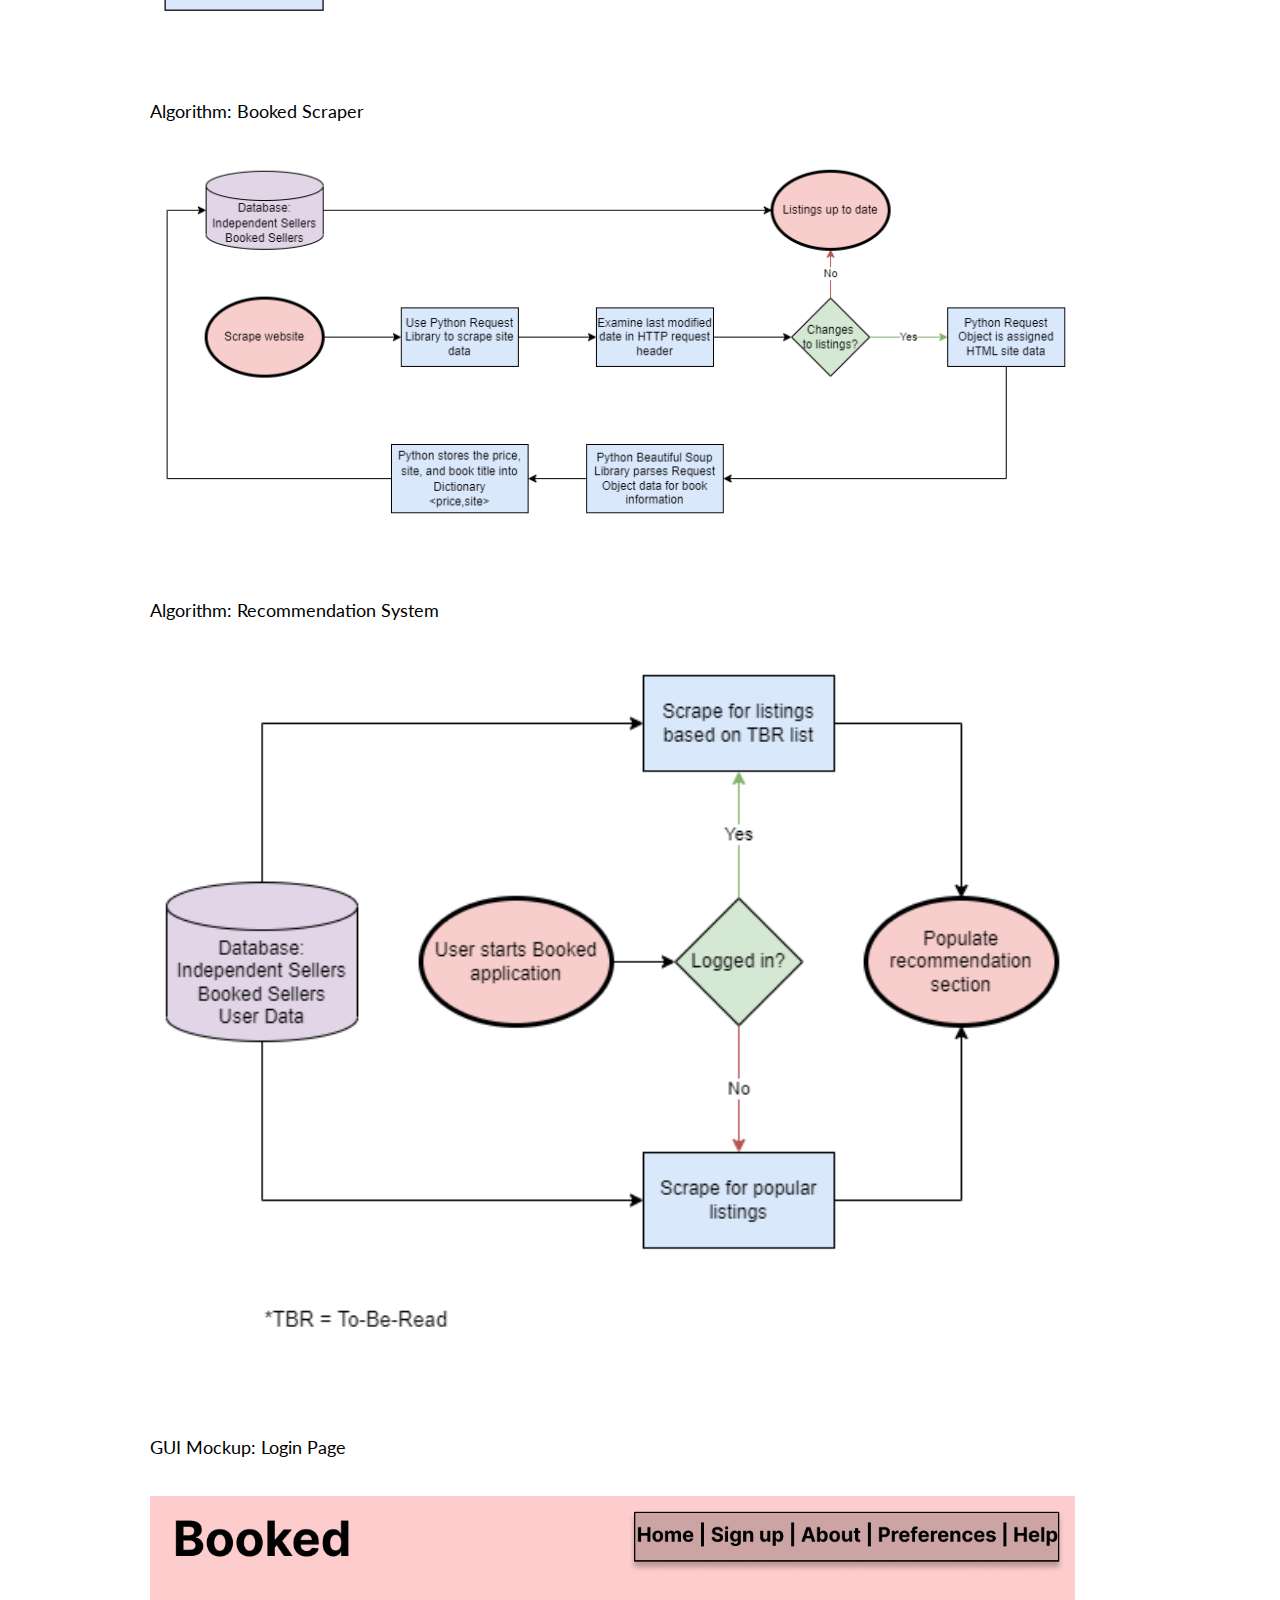
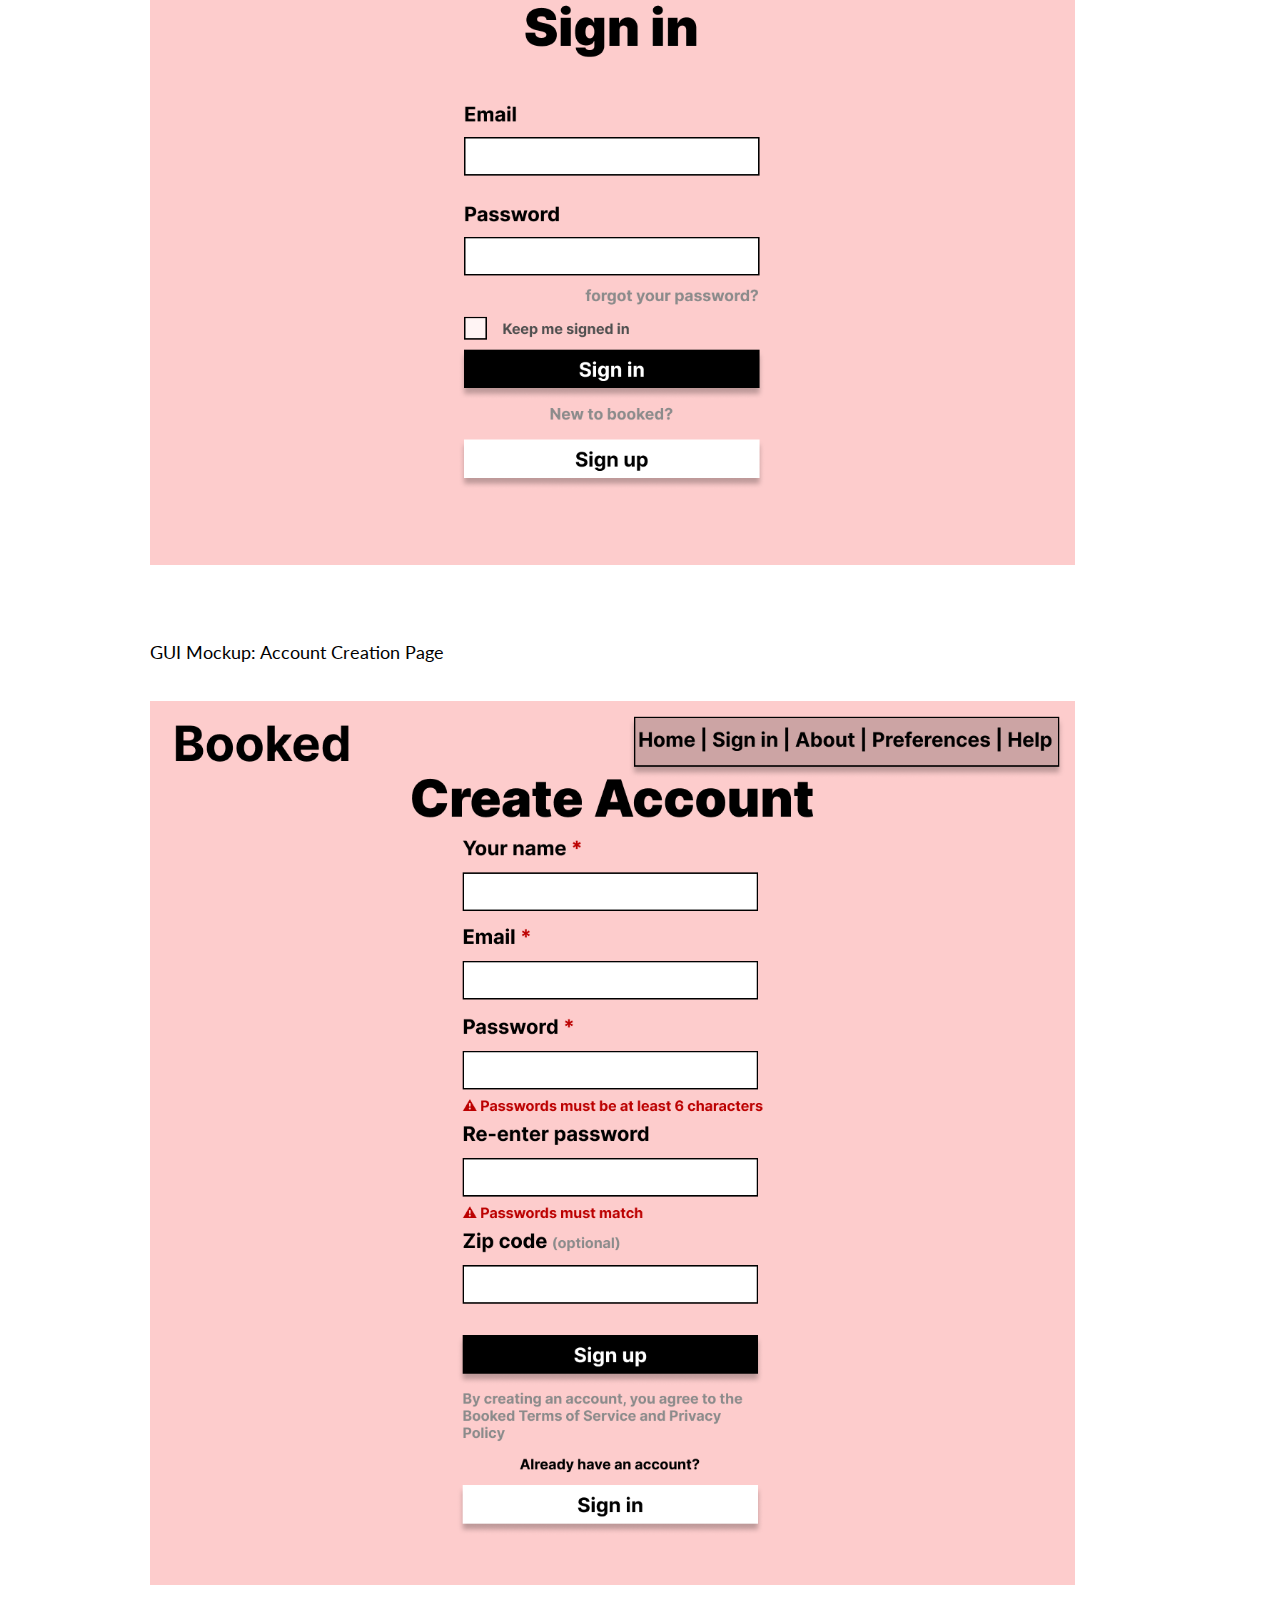
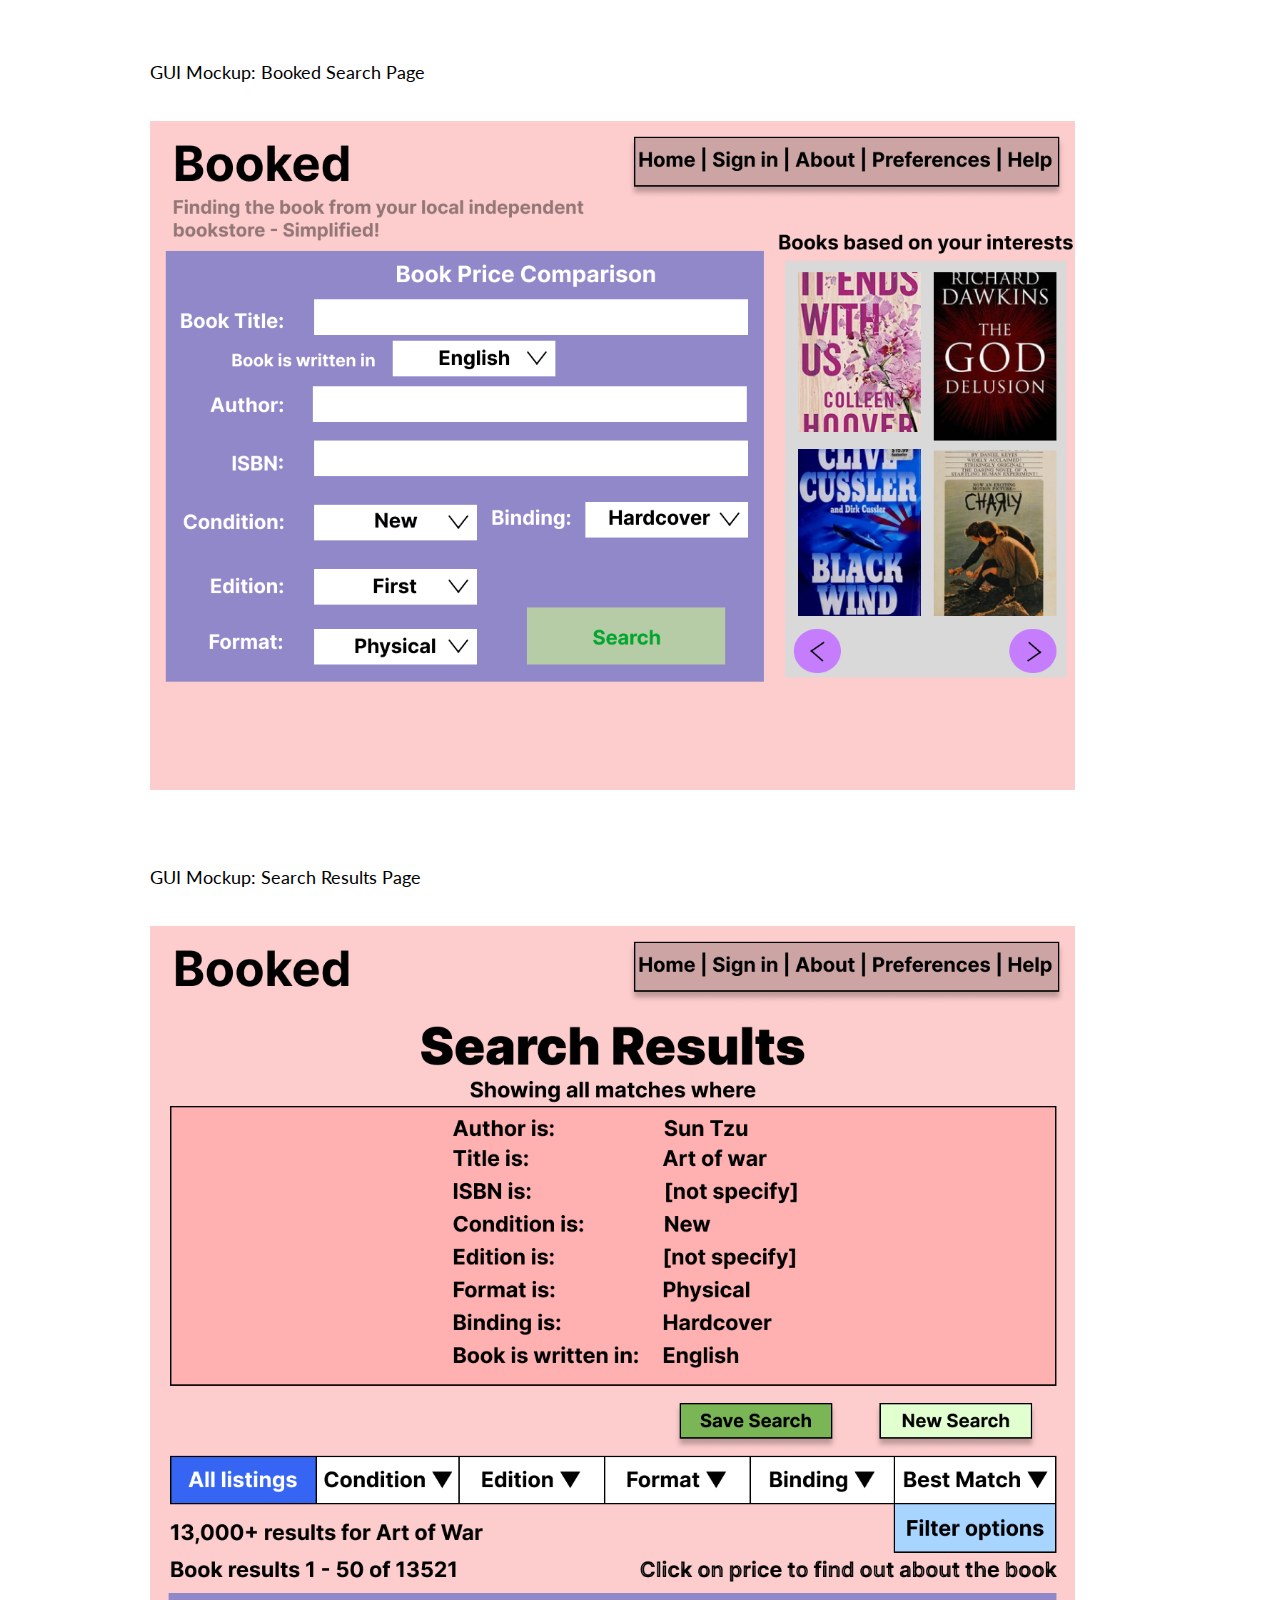
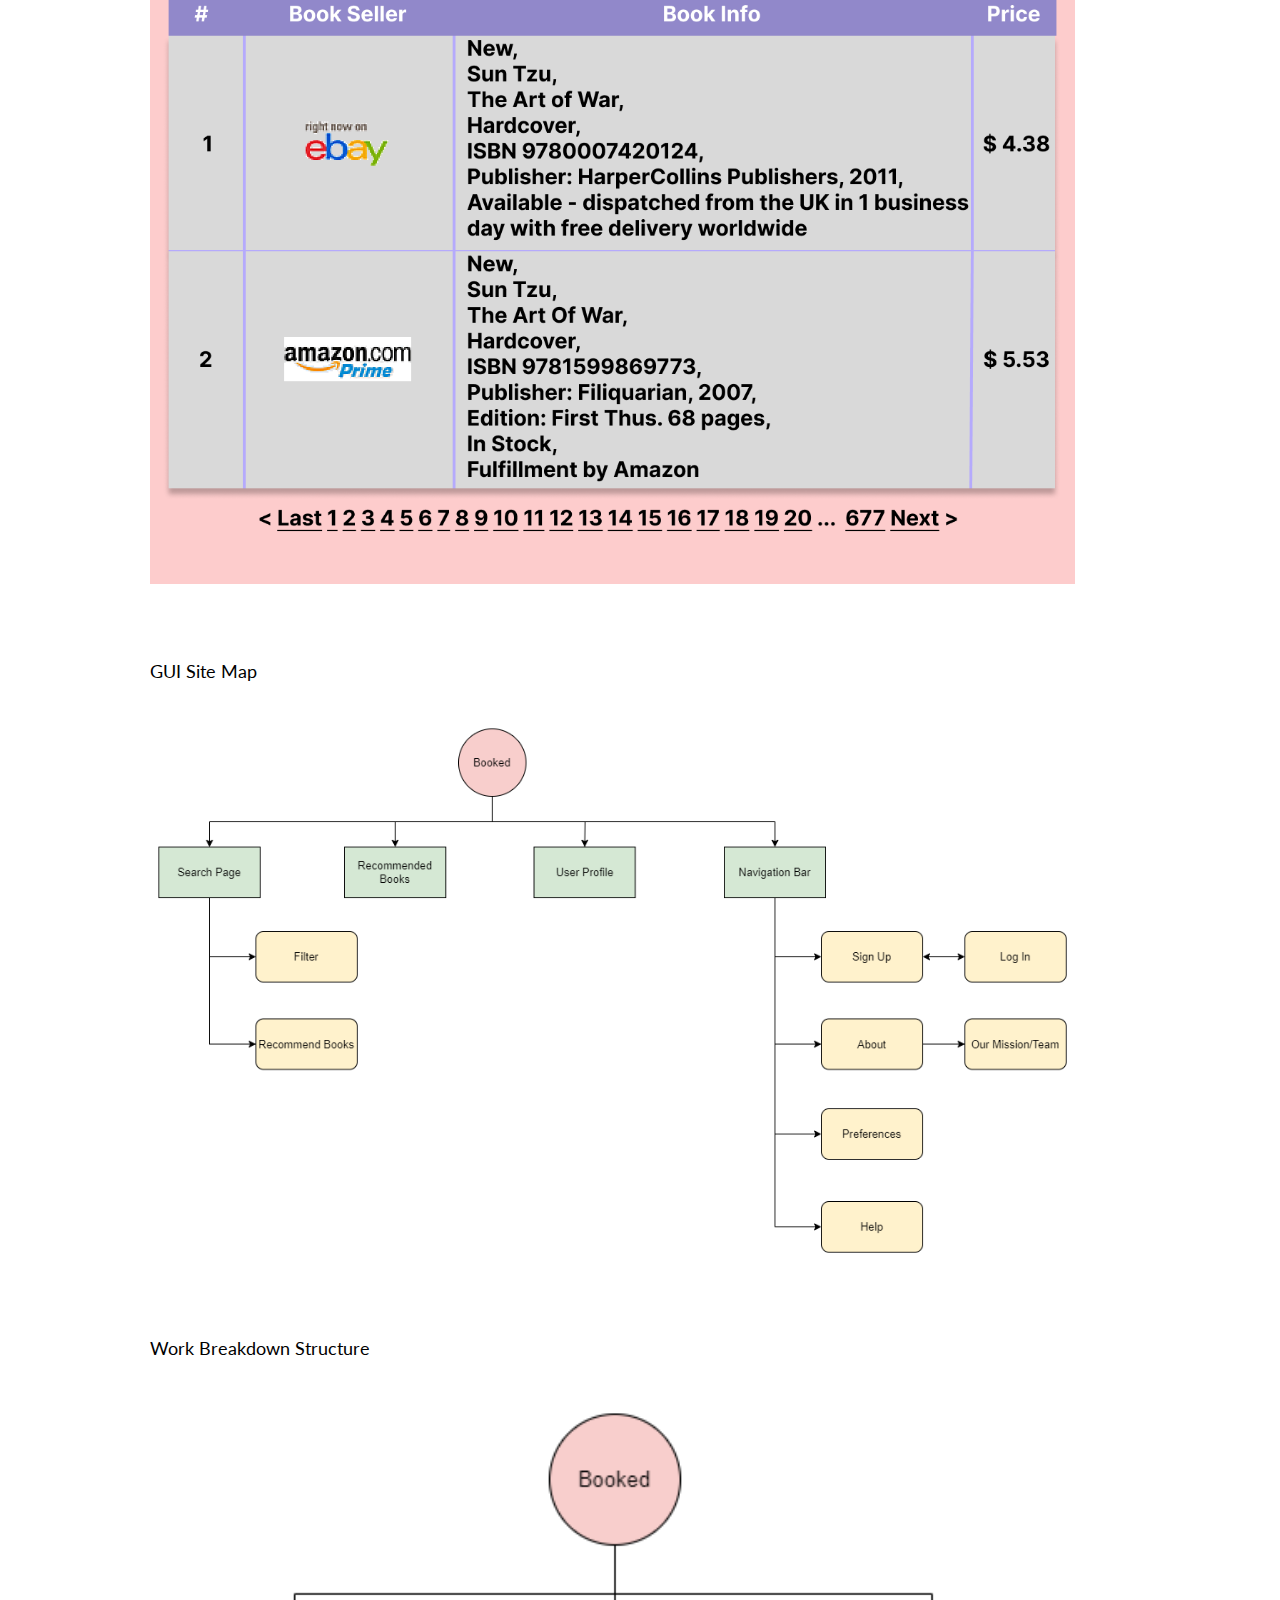
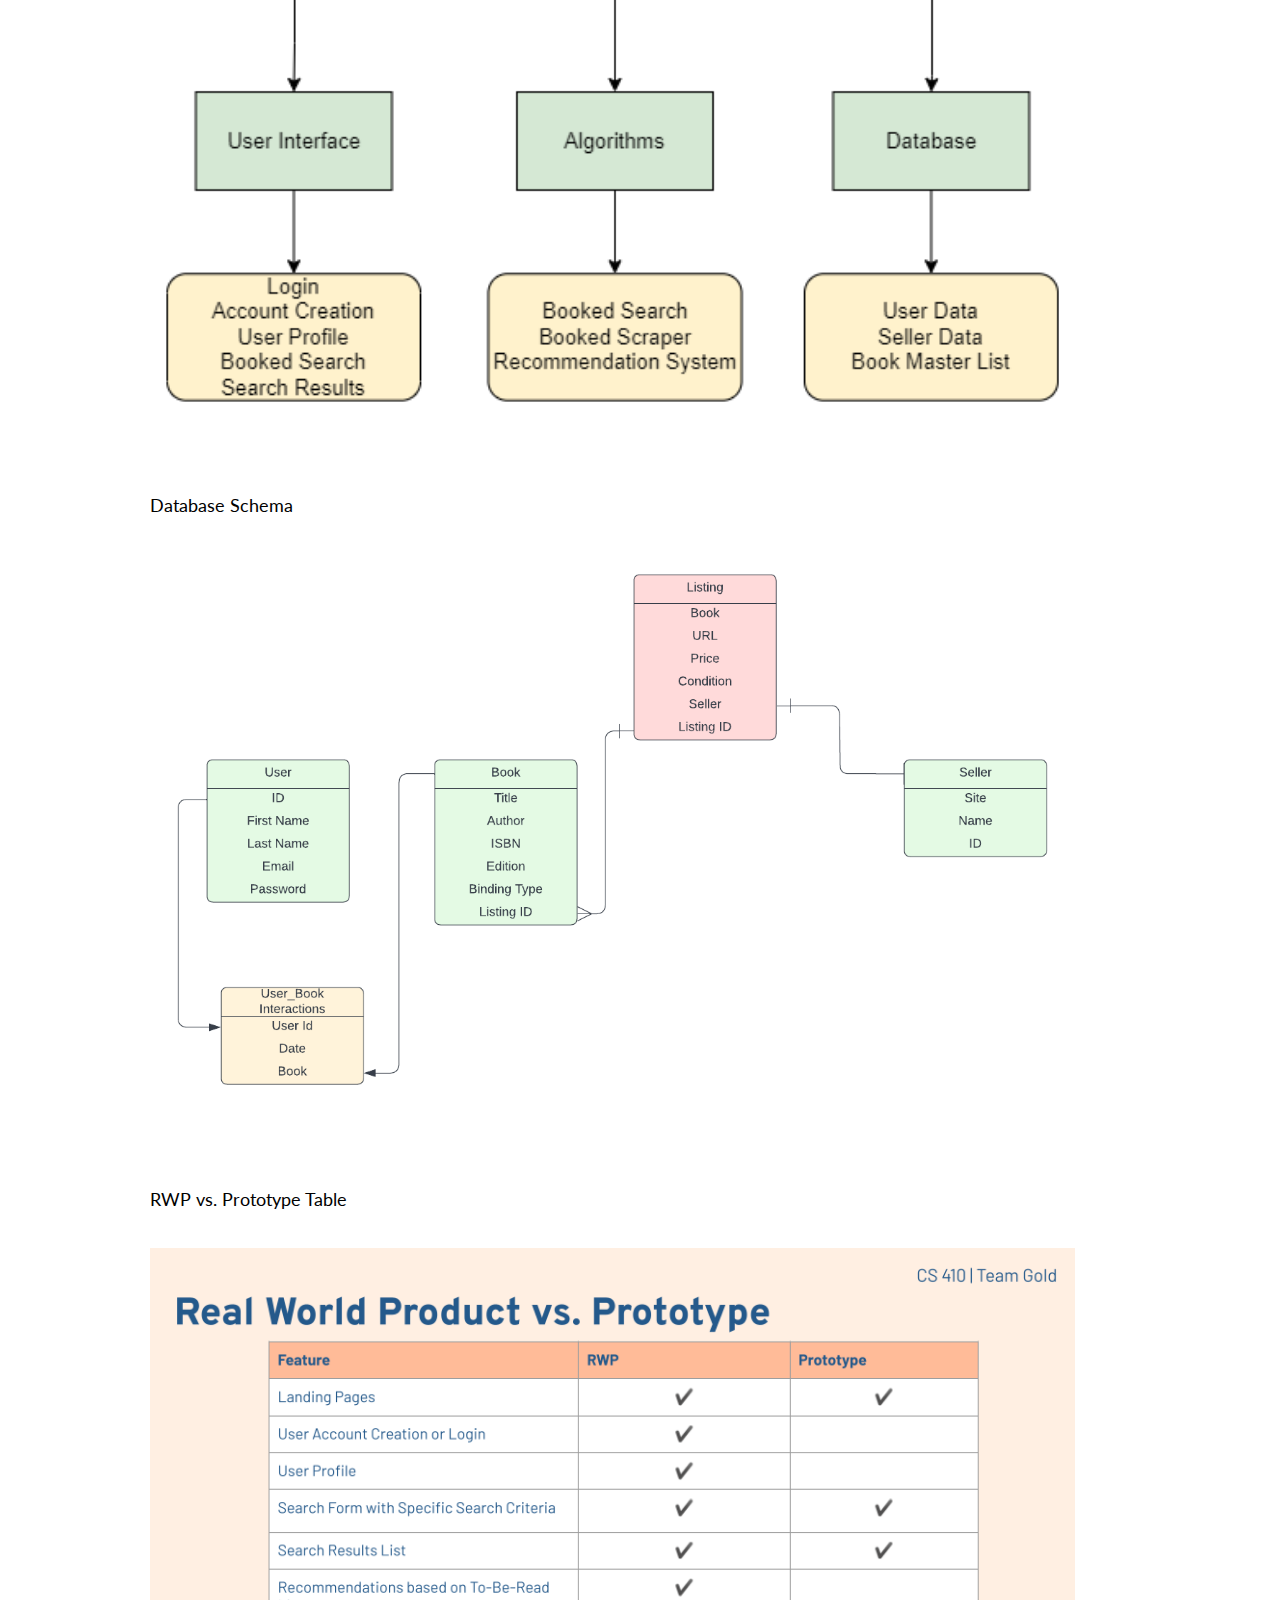
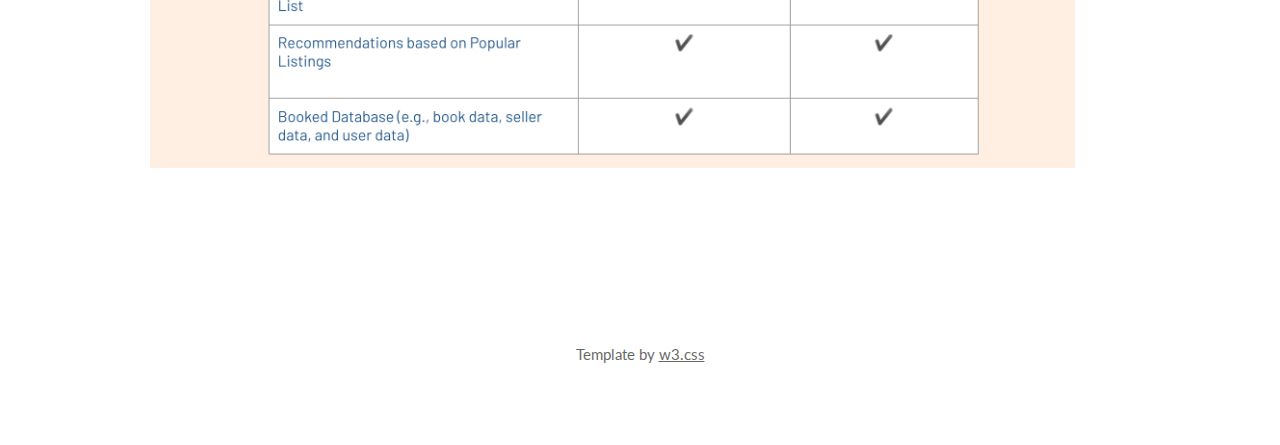
==== commit 68891bff: "Add files via upload" ====
--- a/Deliverables.html
+++ b/Deliverables.html
@@ -135,6 +135,11 @@
 			<h5>Database Schema</h5>
 			<img src="DS.png" style="padding: 25px 25px 0px 0px; width: 950px"/>
 		</div>
+		
+		<div class="w3-padding-32">
+			<h5>RWP vs. Prototype Table</h5>
+			<img src="rwp.png" style="padding: 25px 25px 0px 0px; width: 950px"/>
+		</div>
 
 		</div>
     </div>
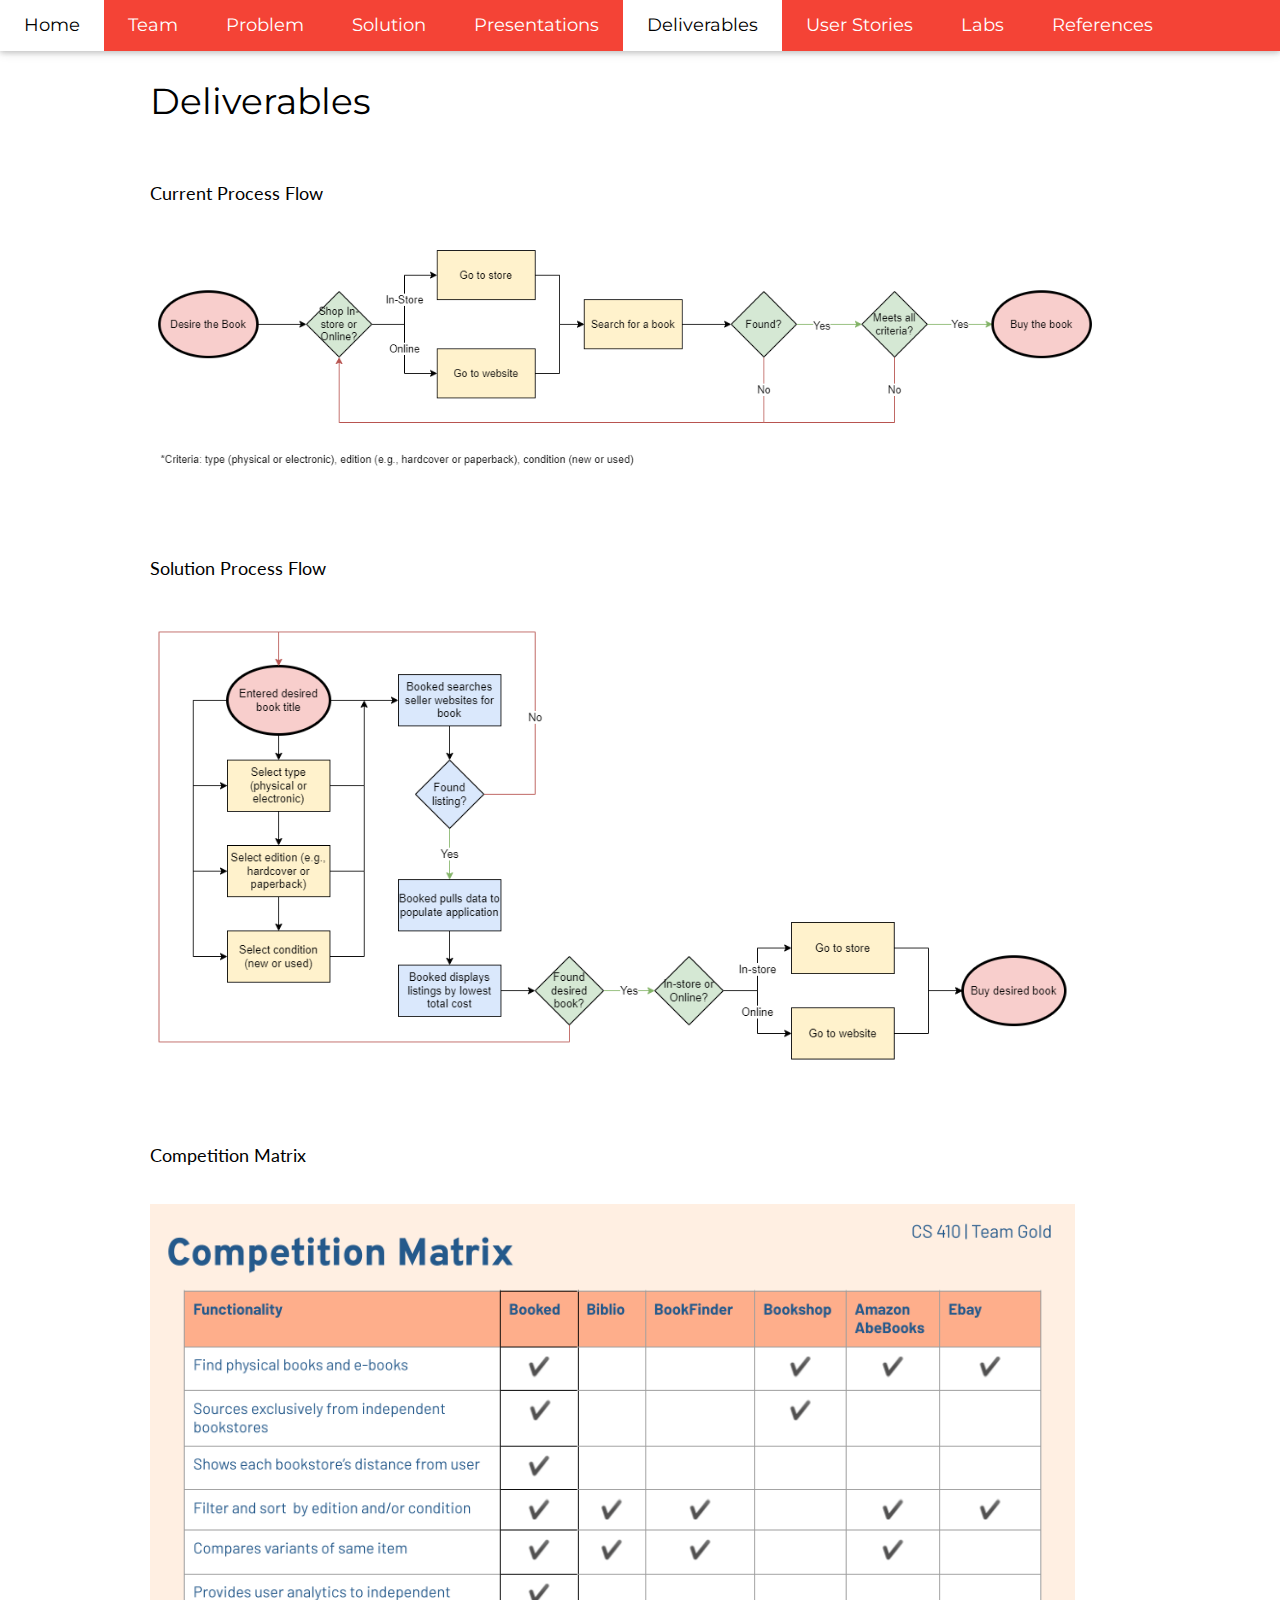
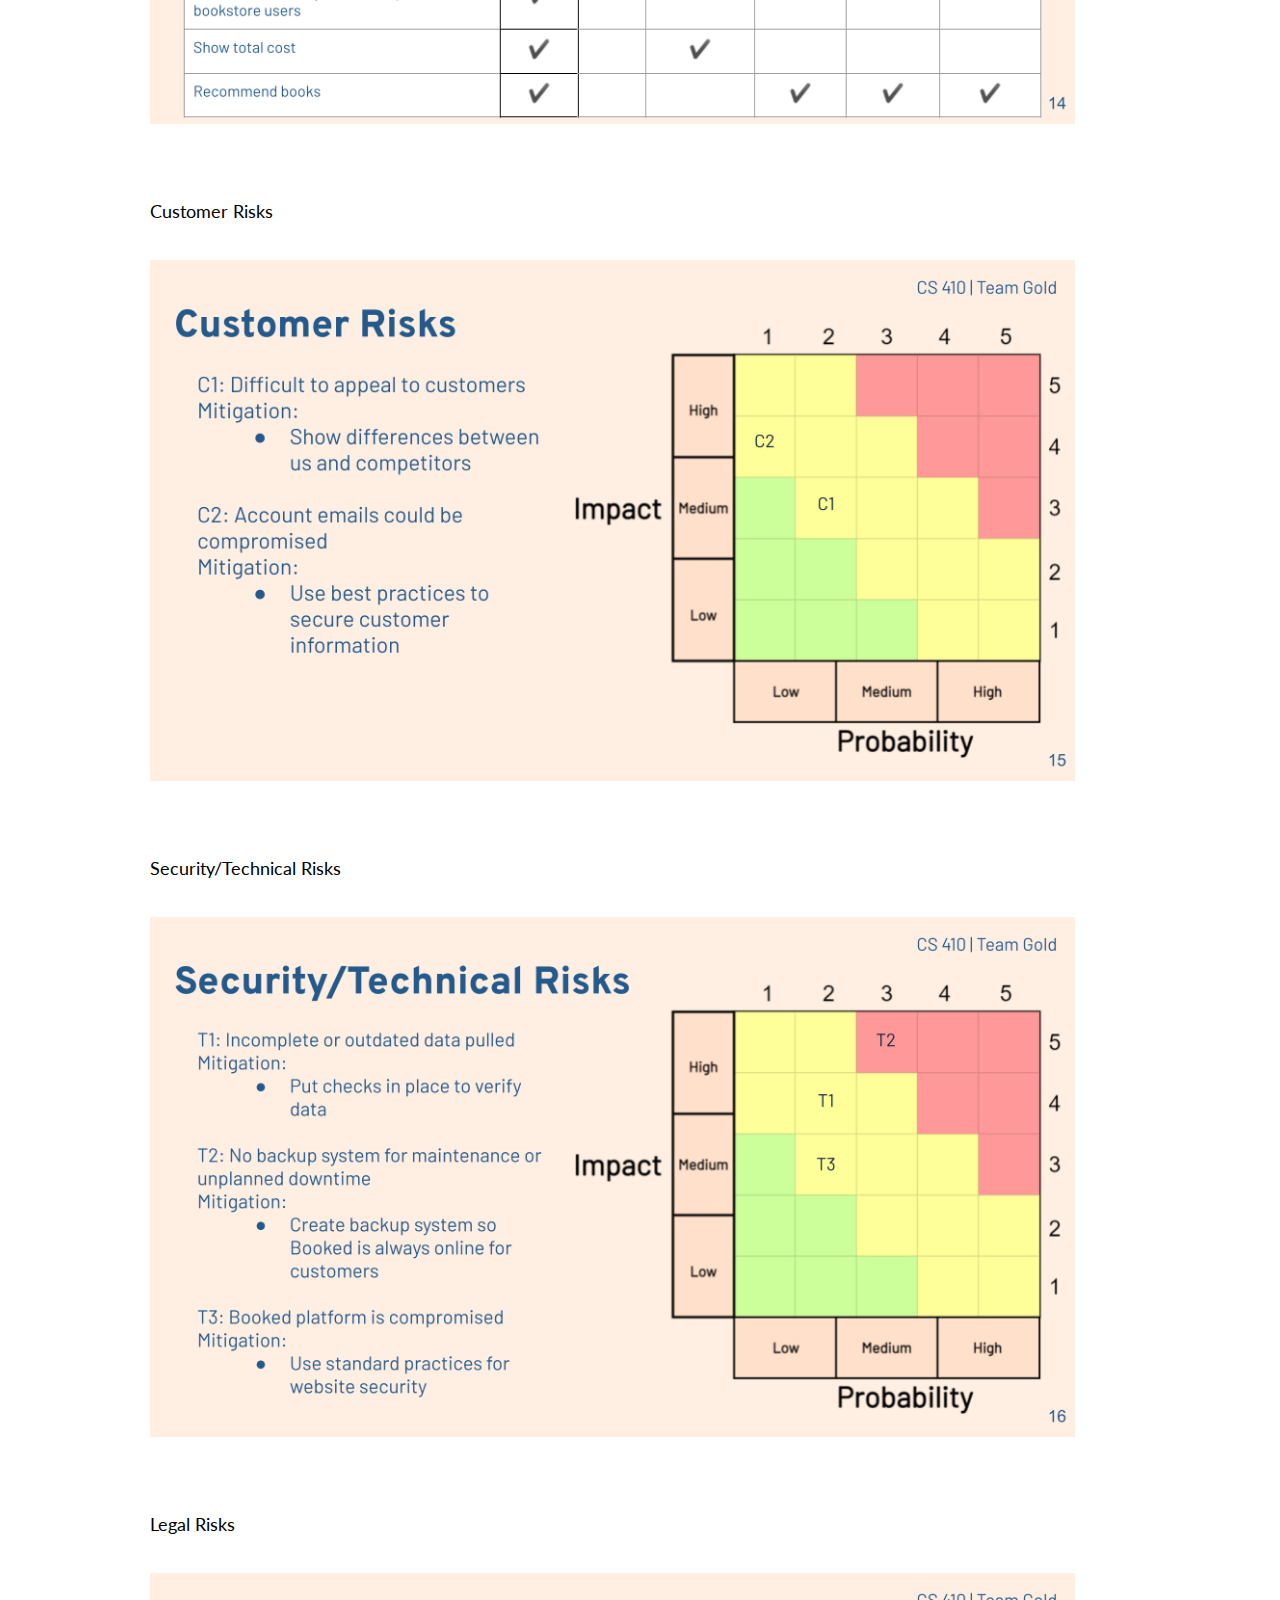
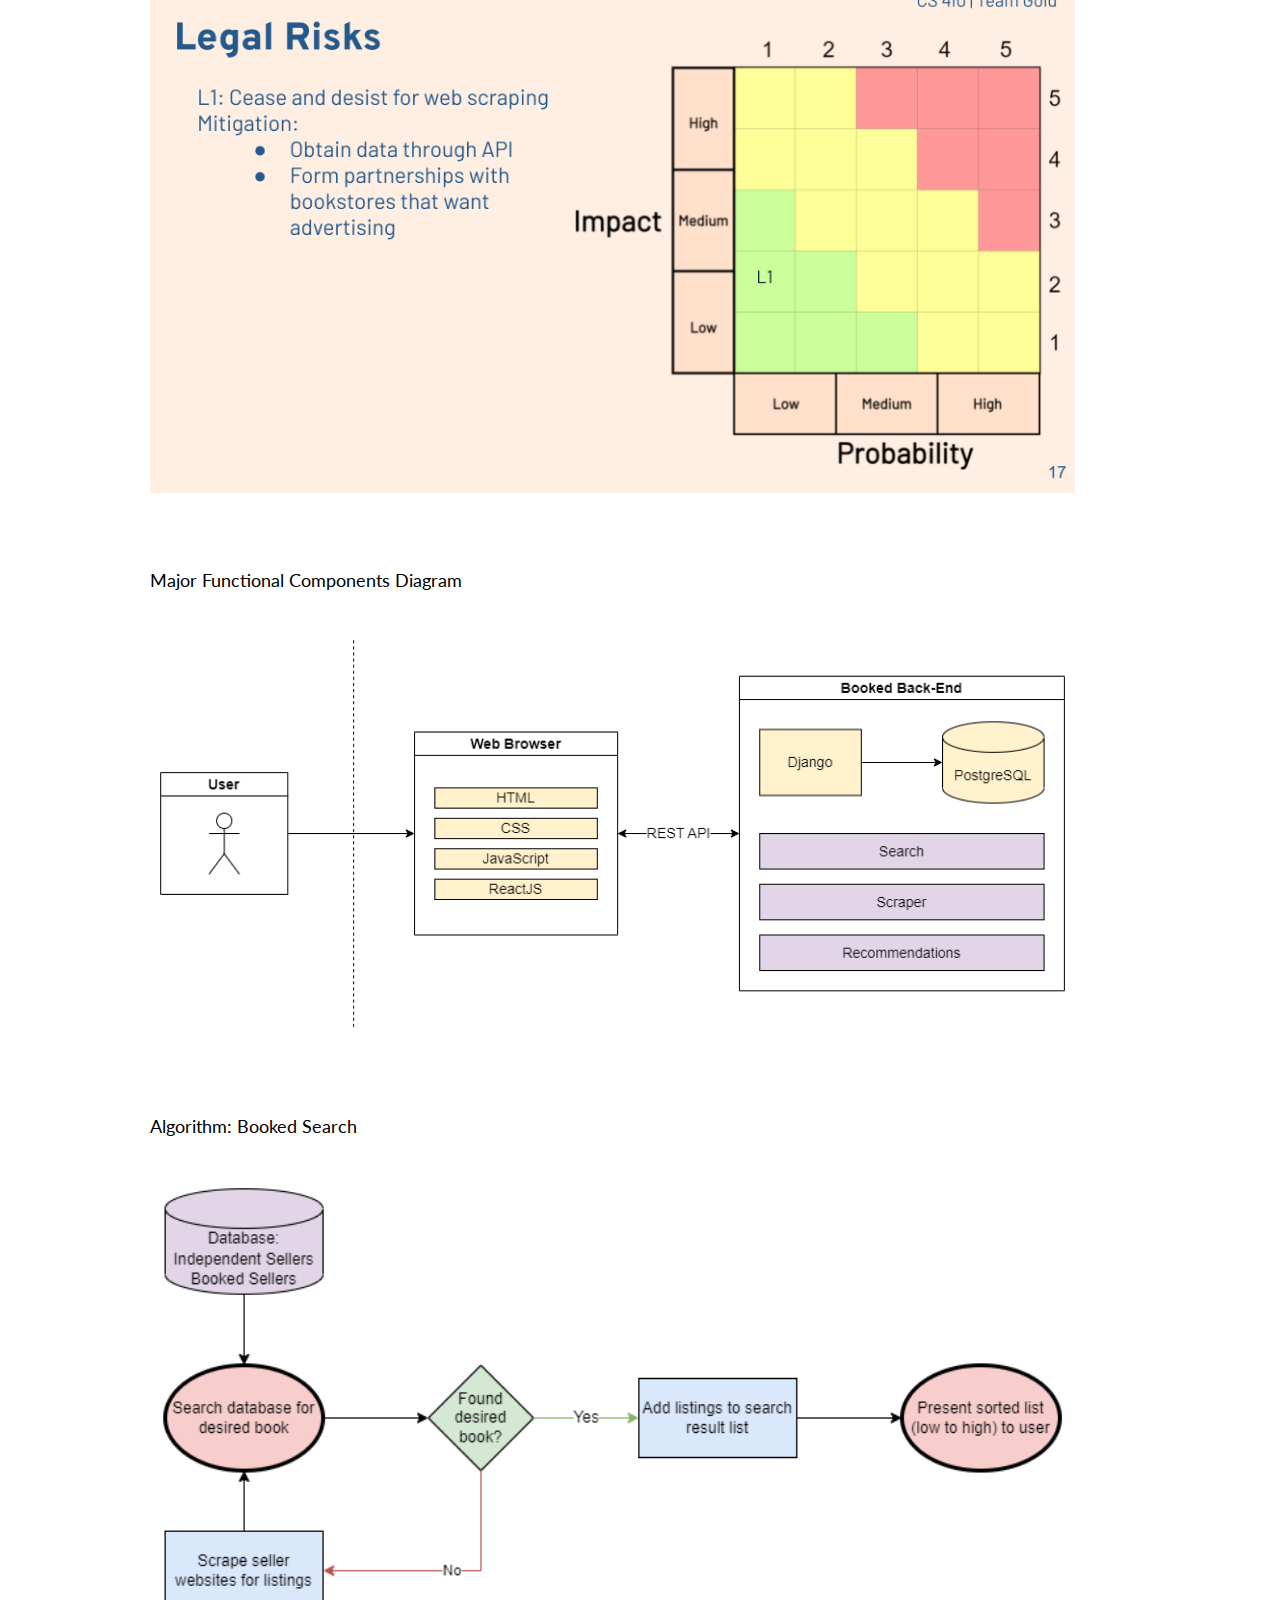
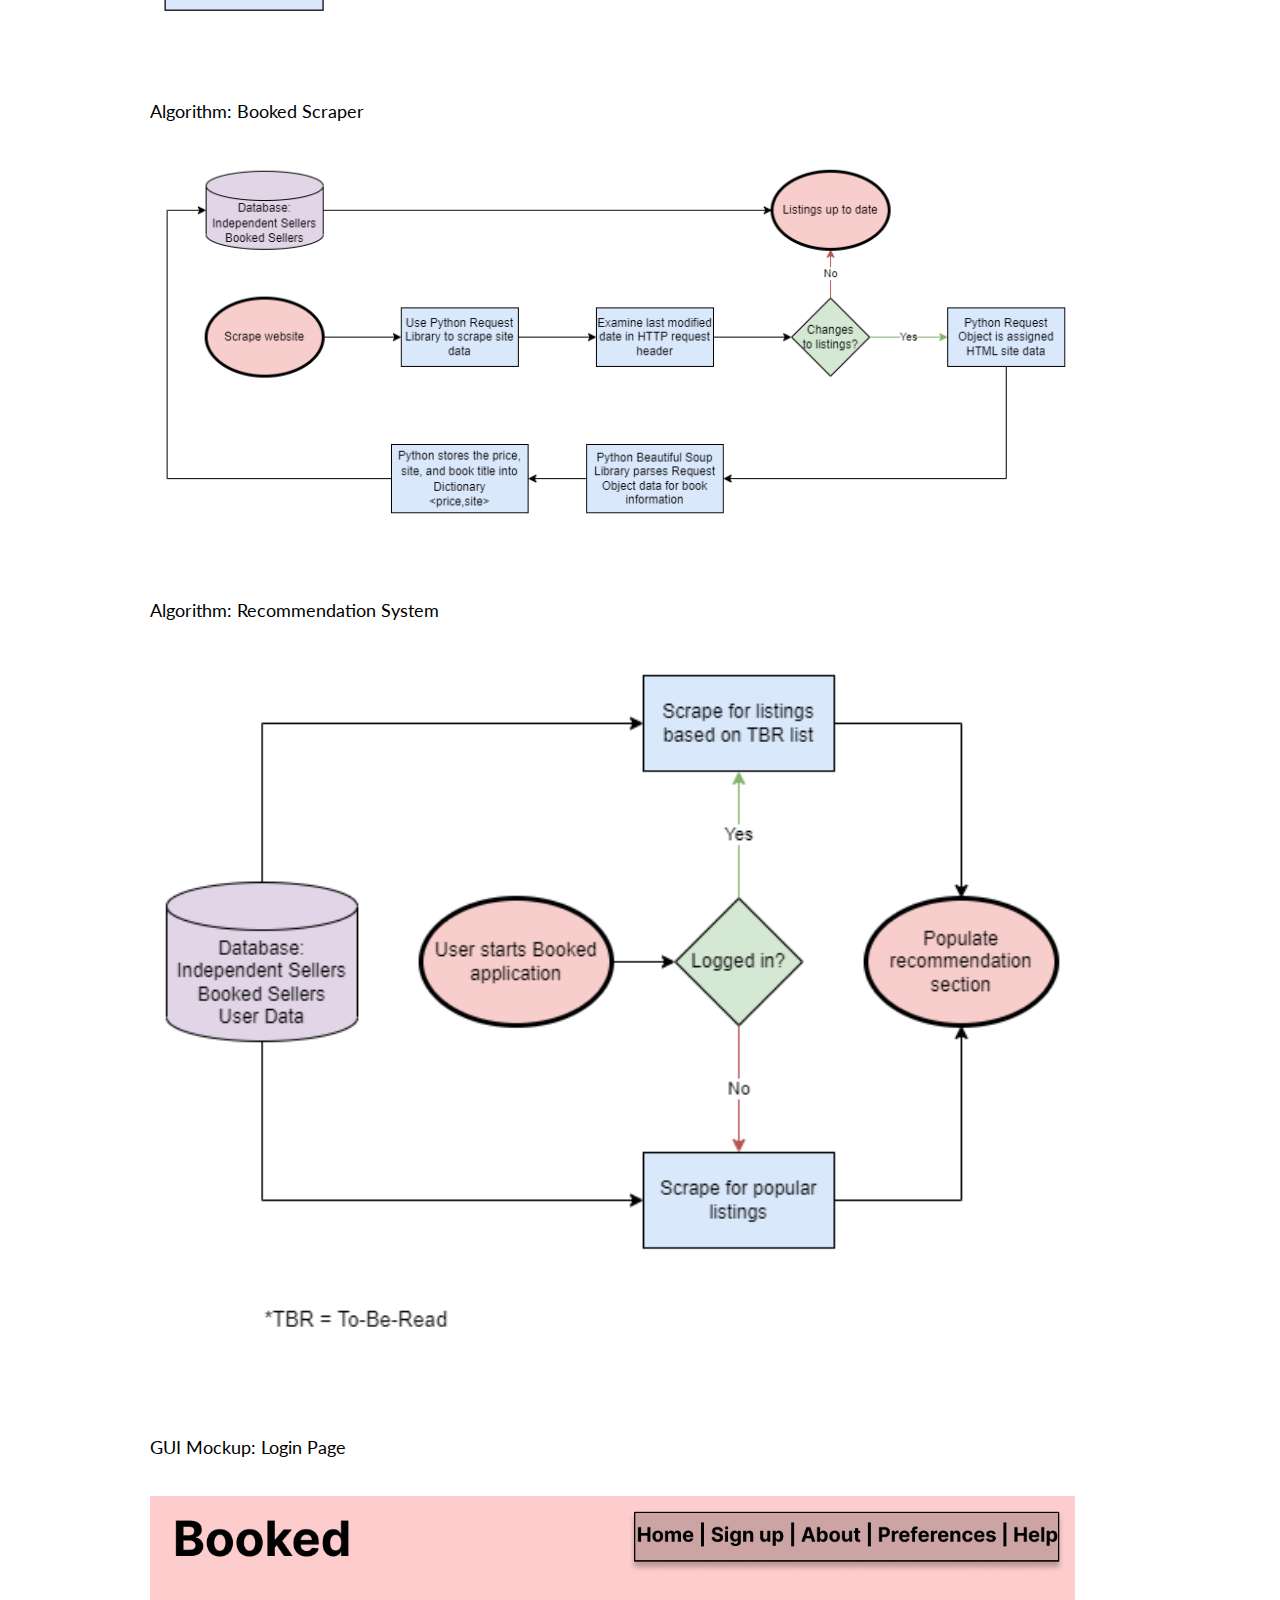
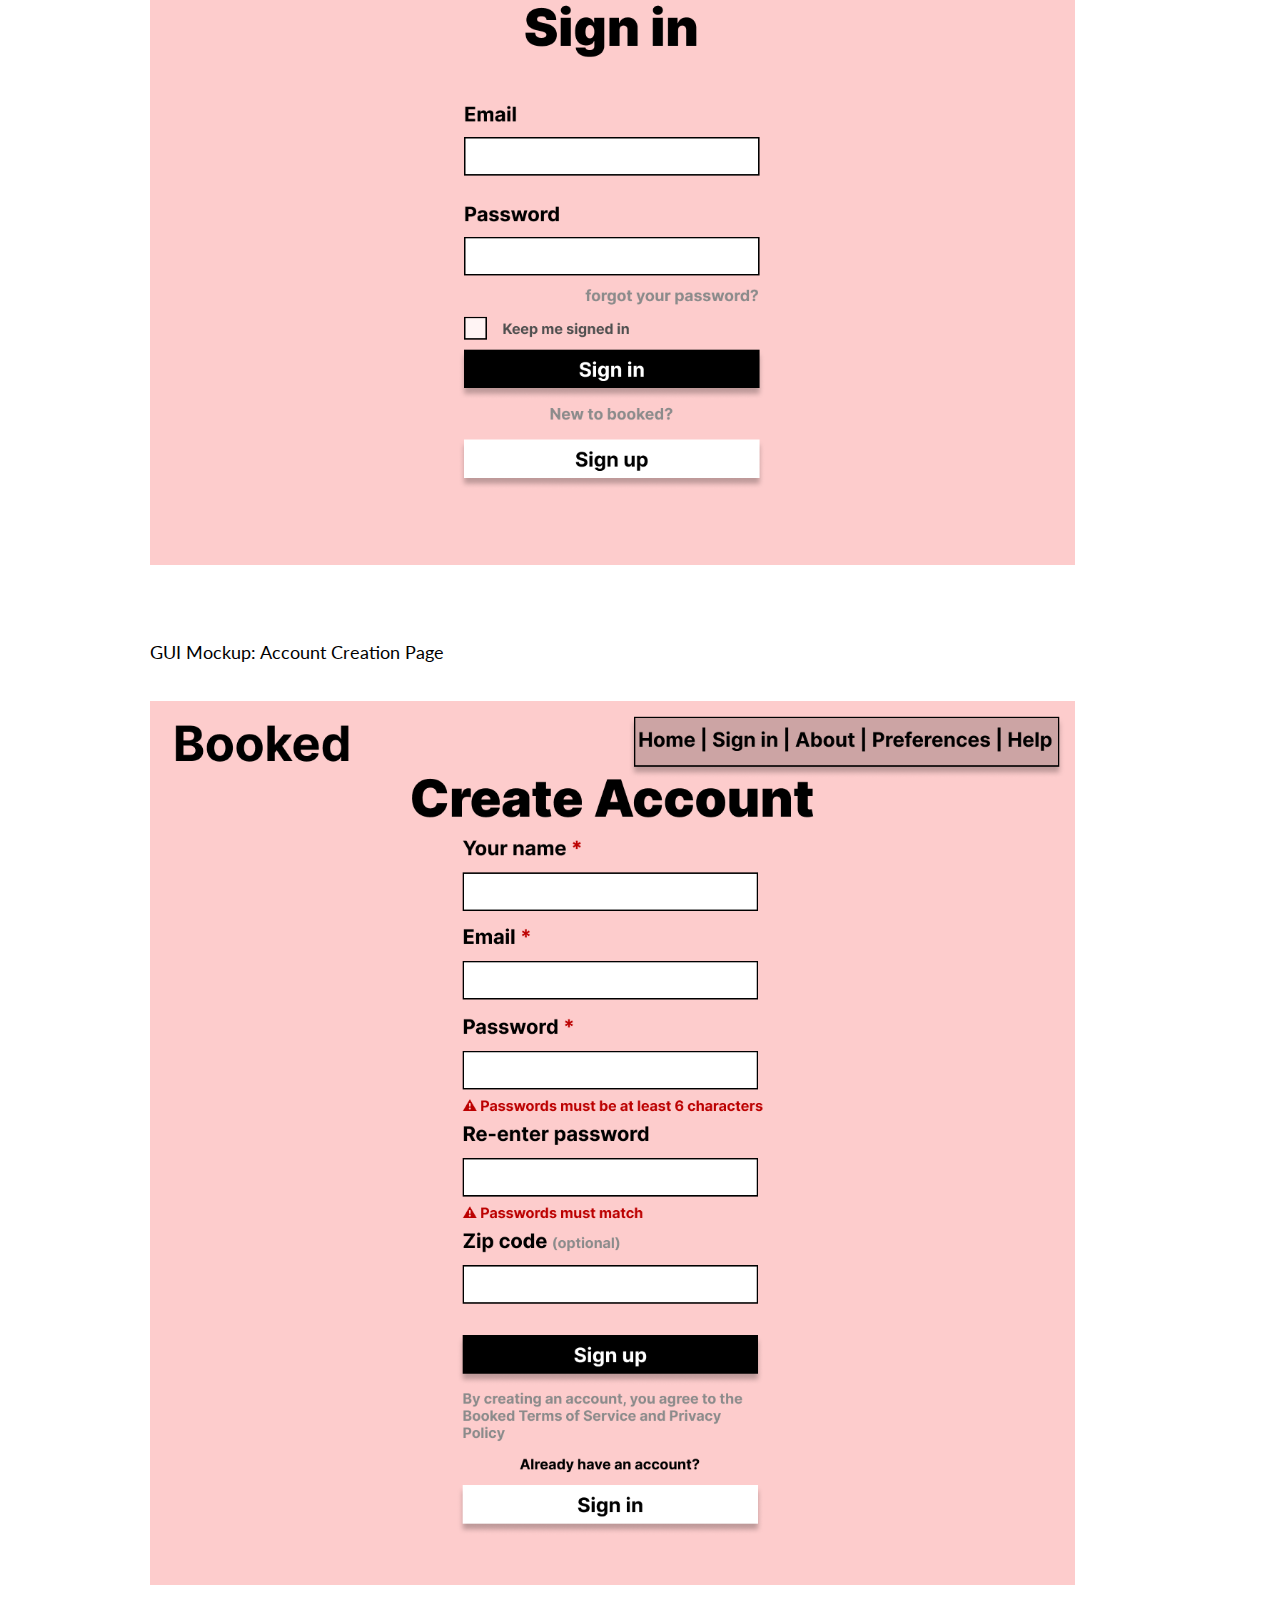
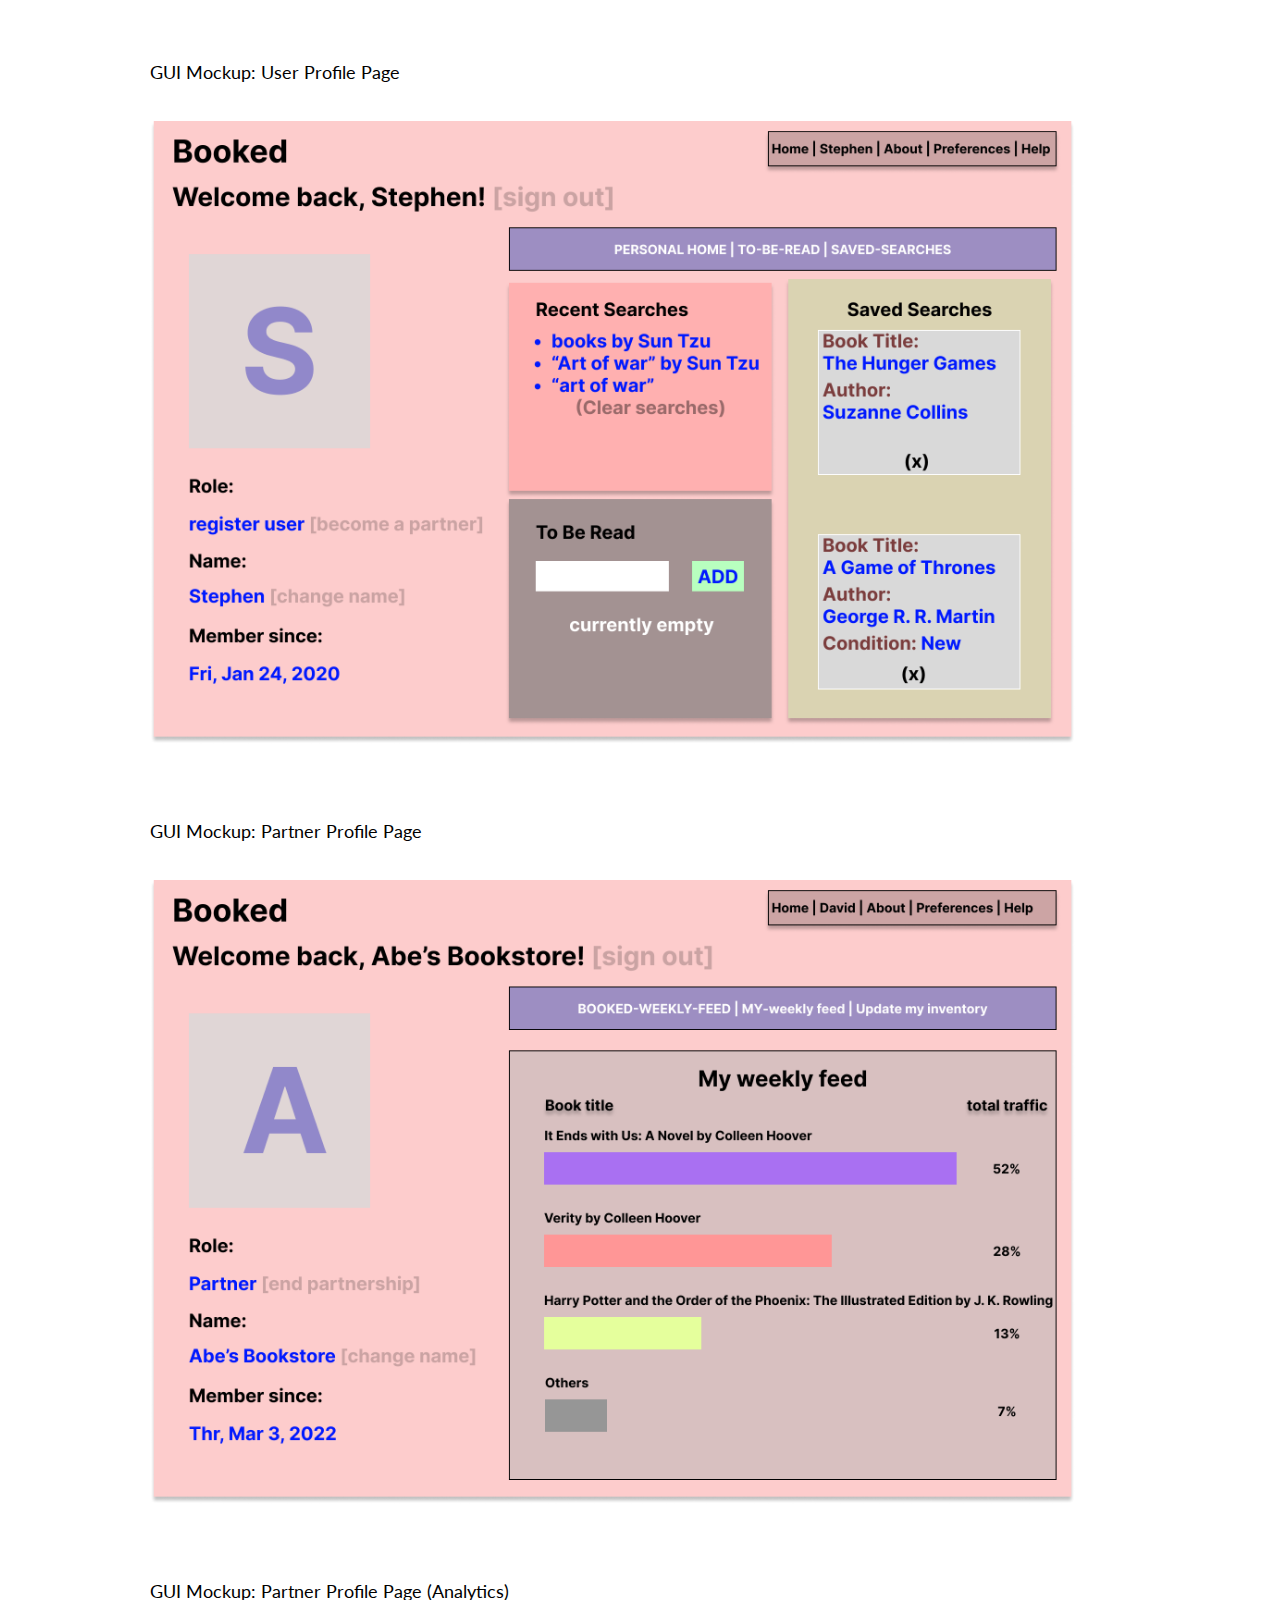
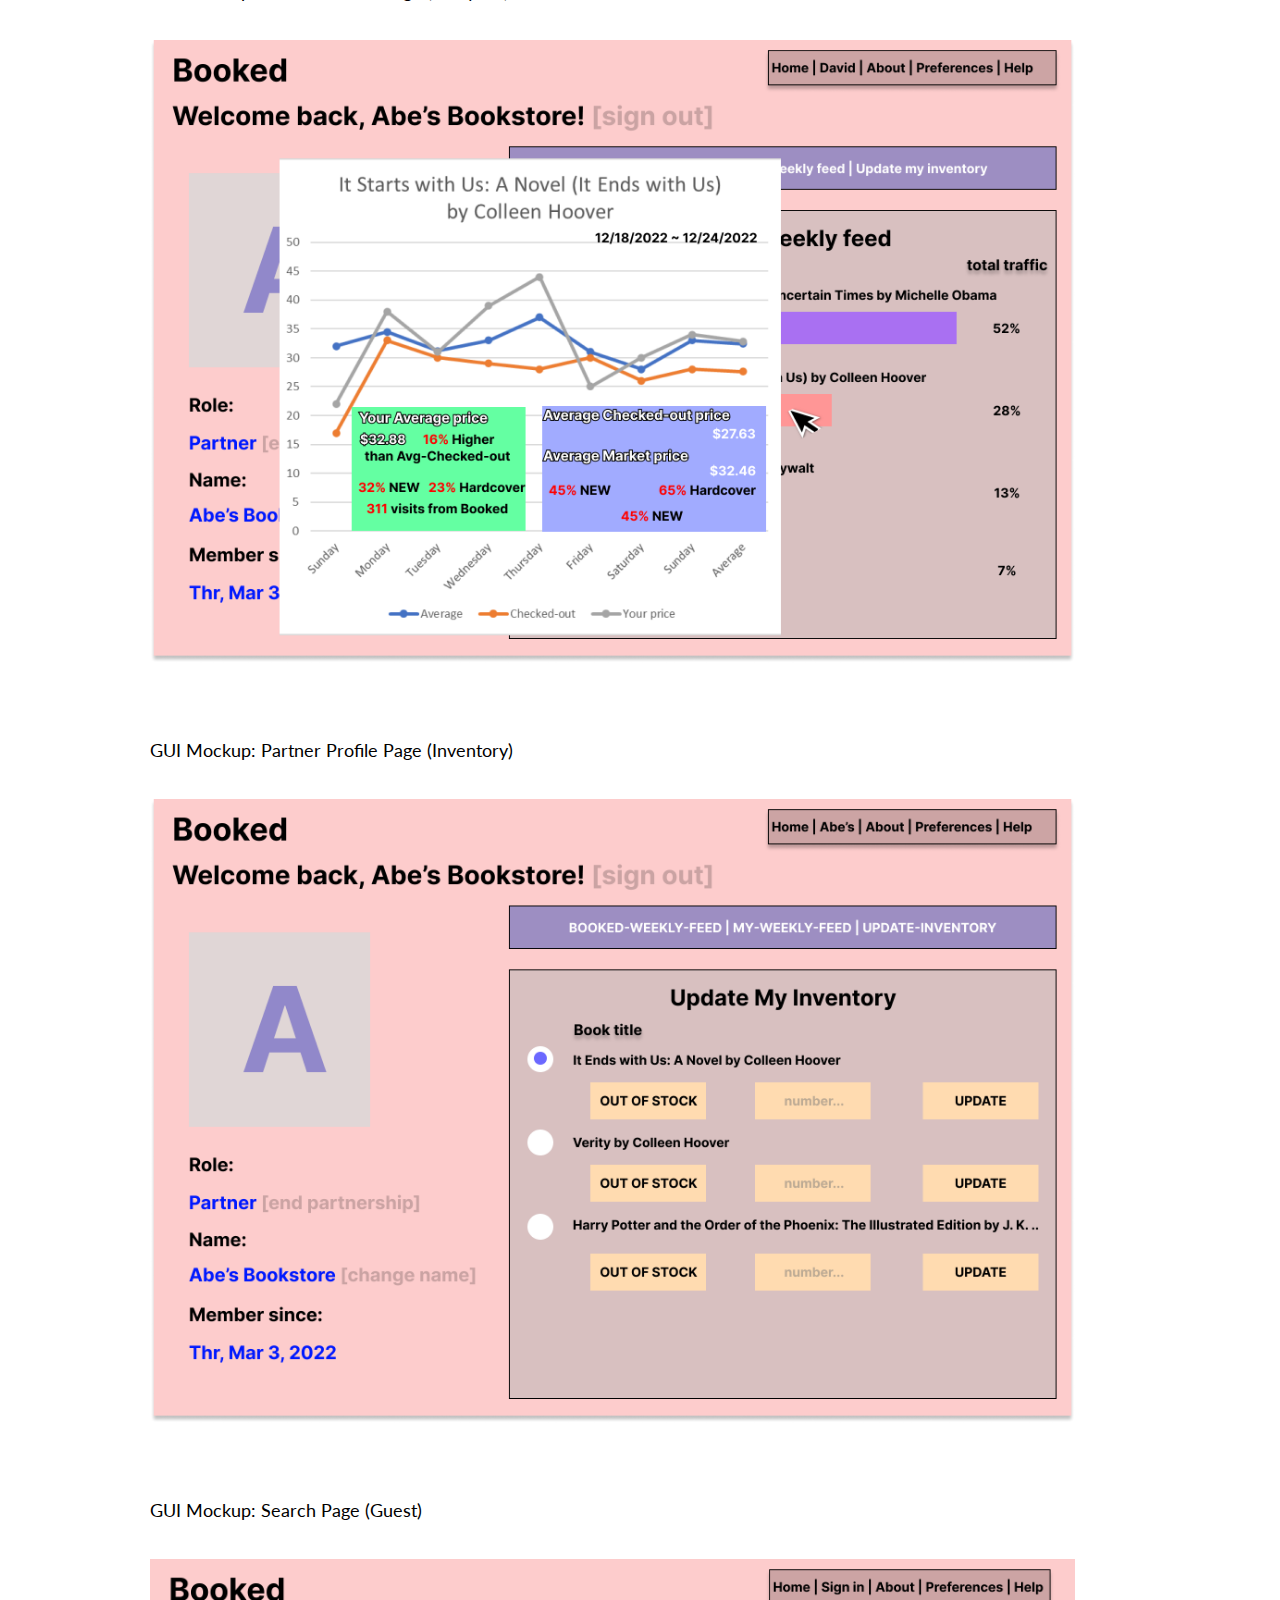
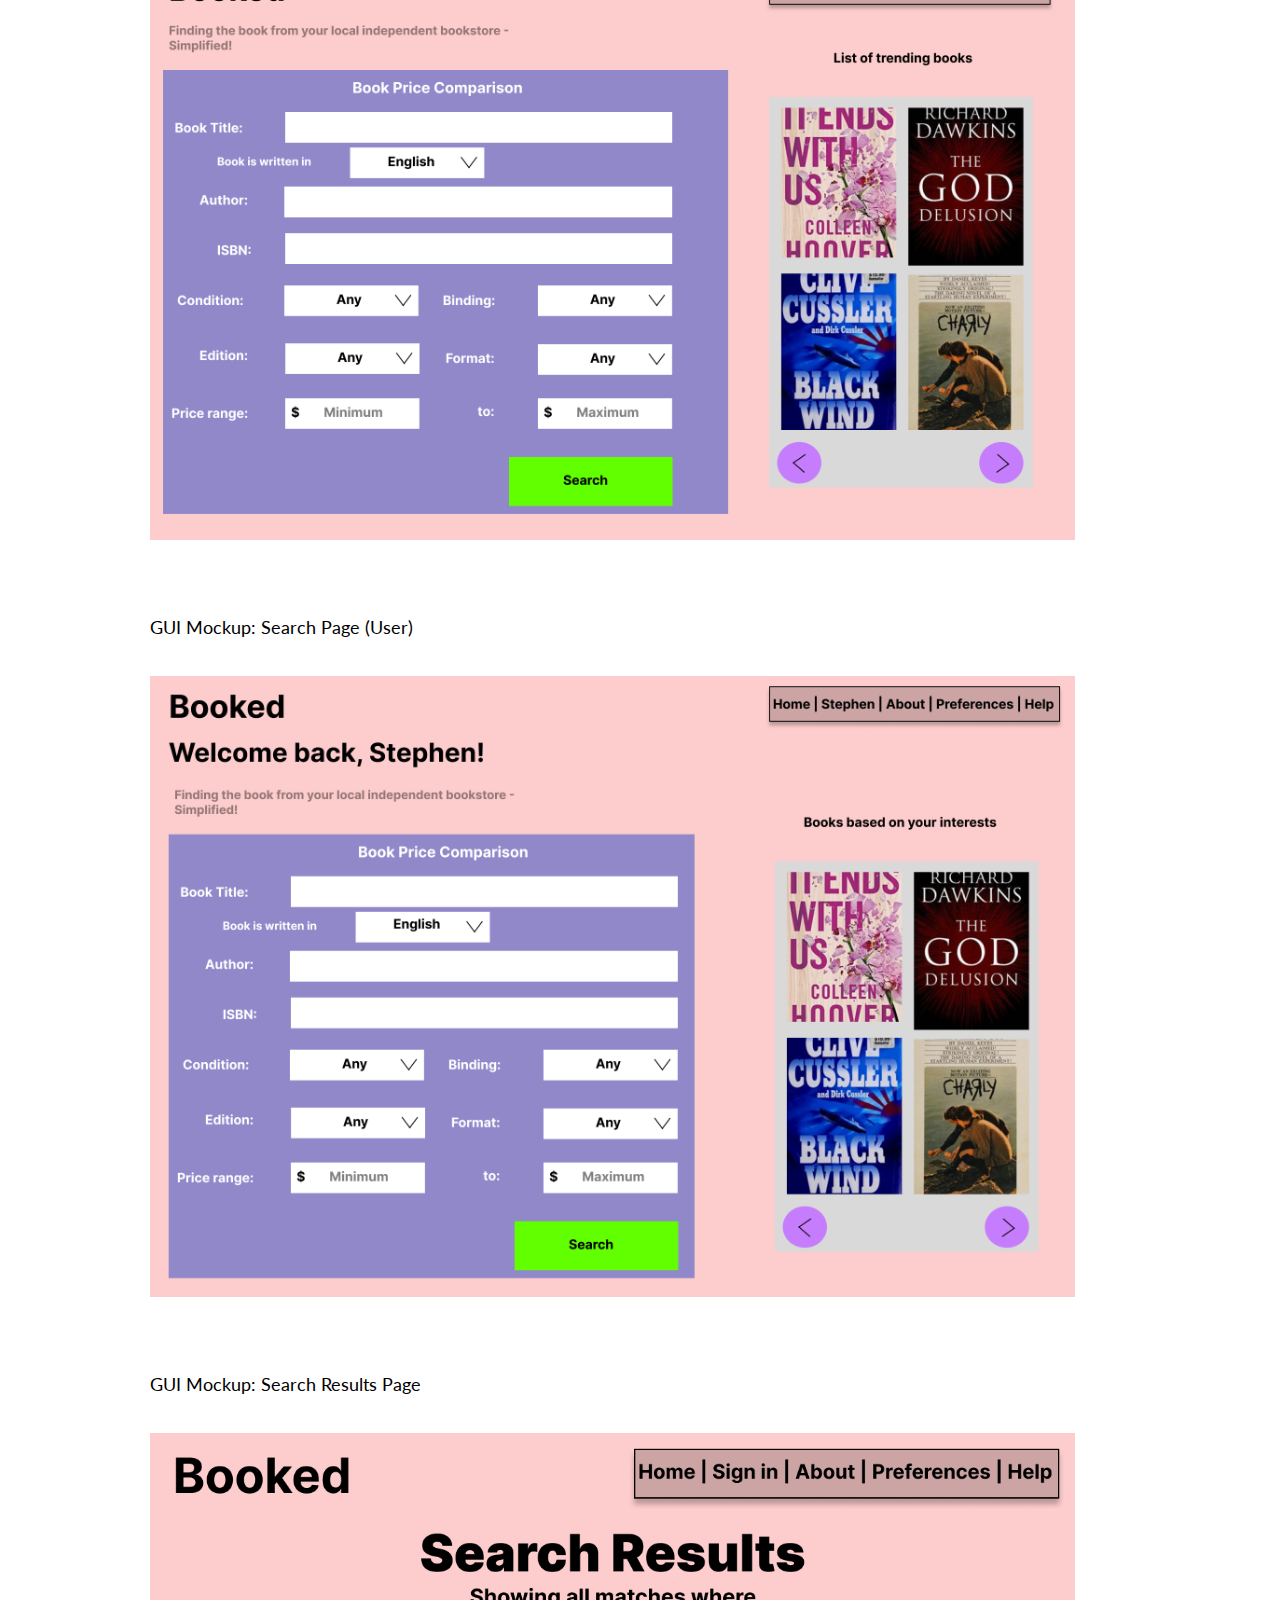
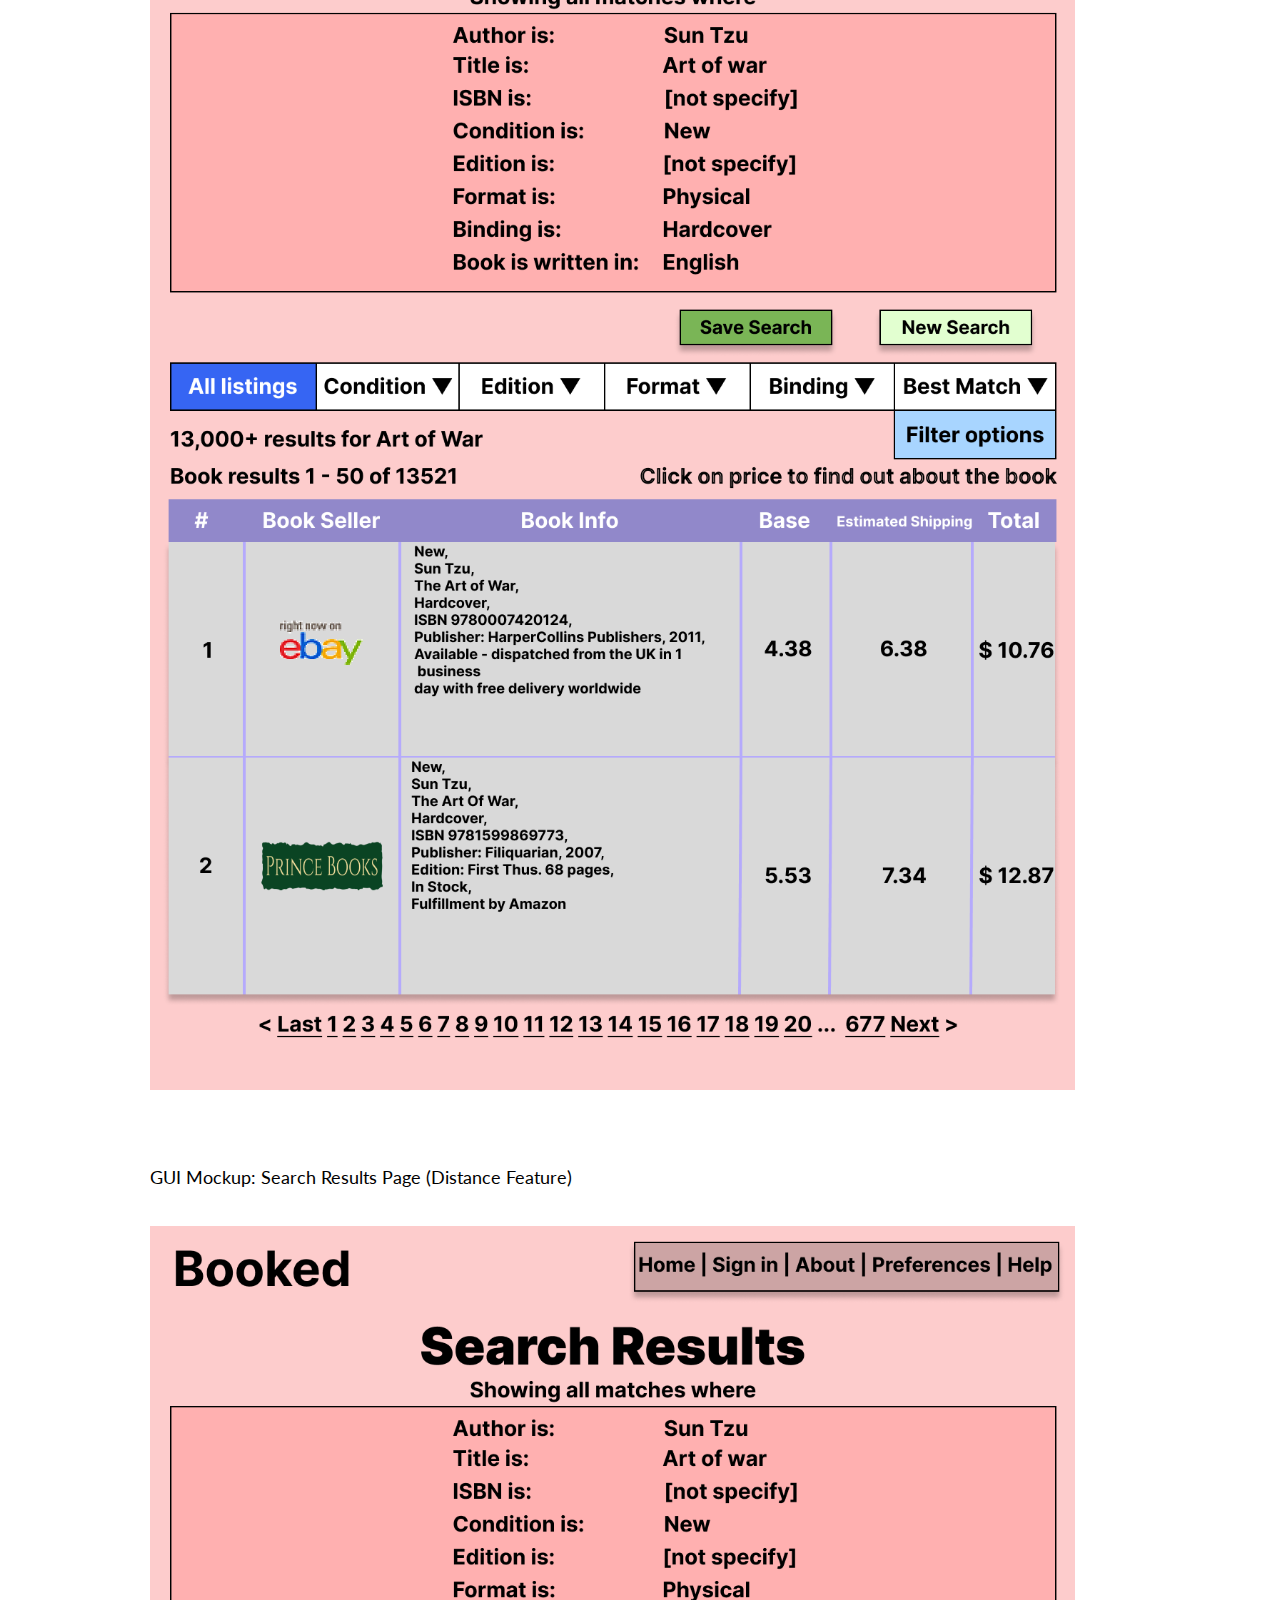
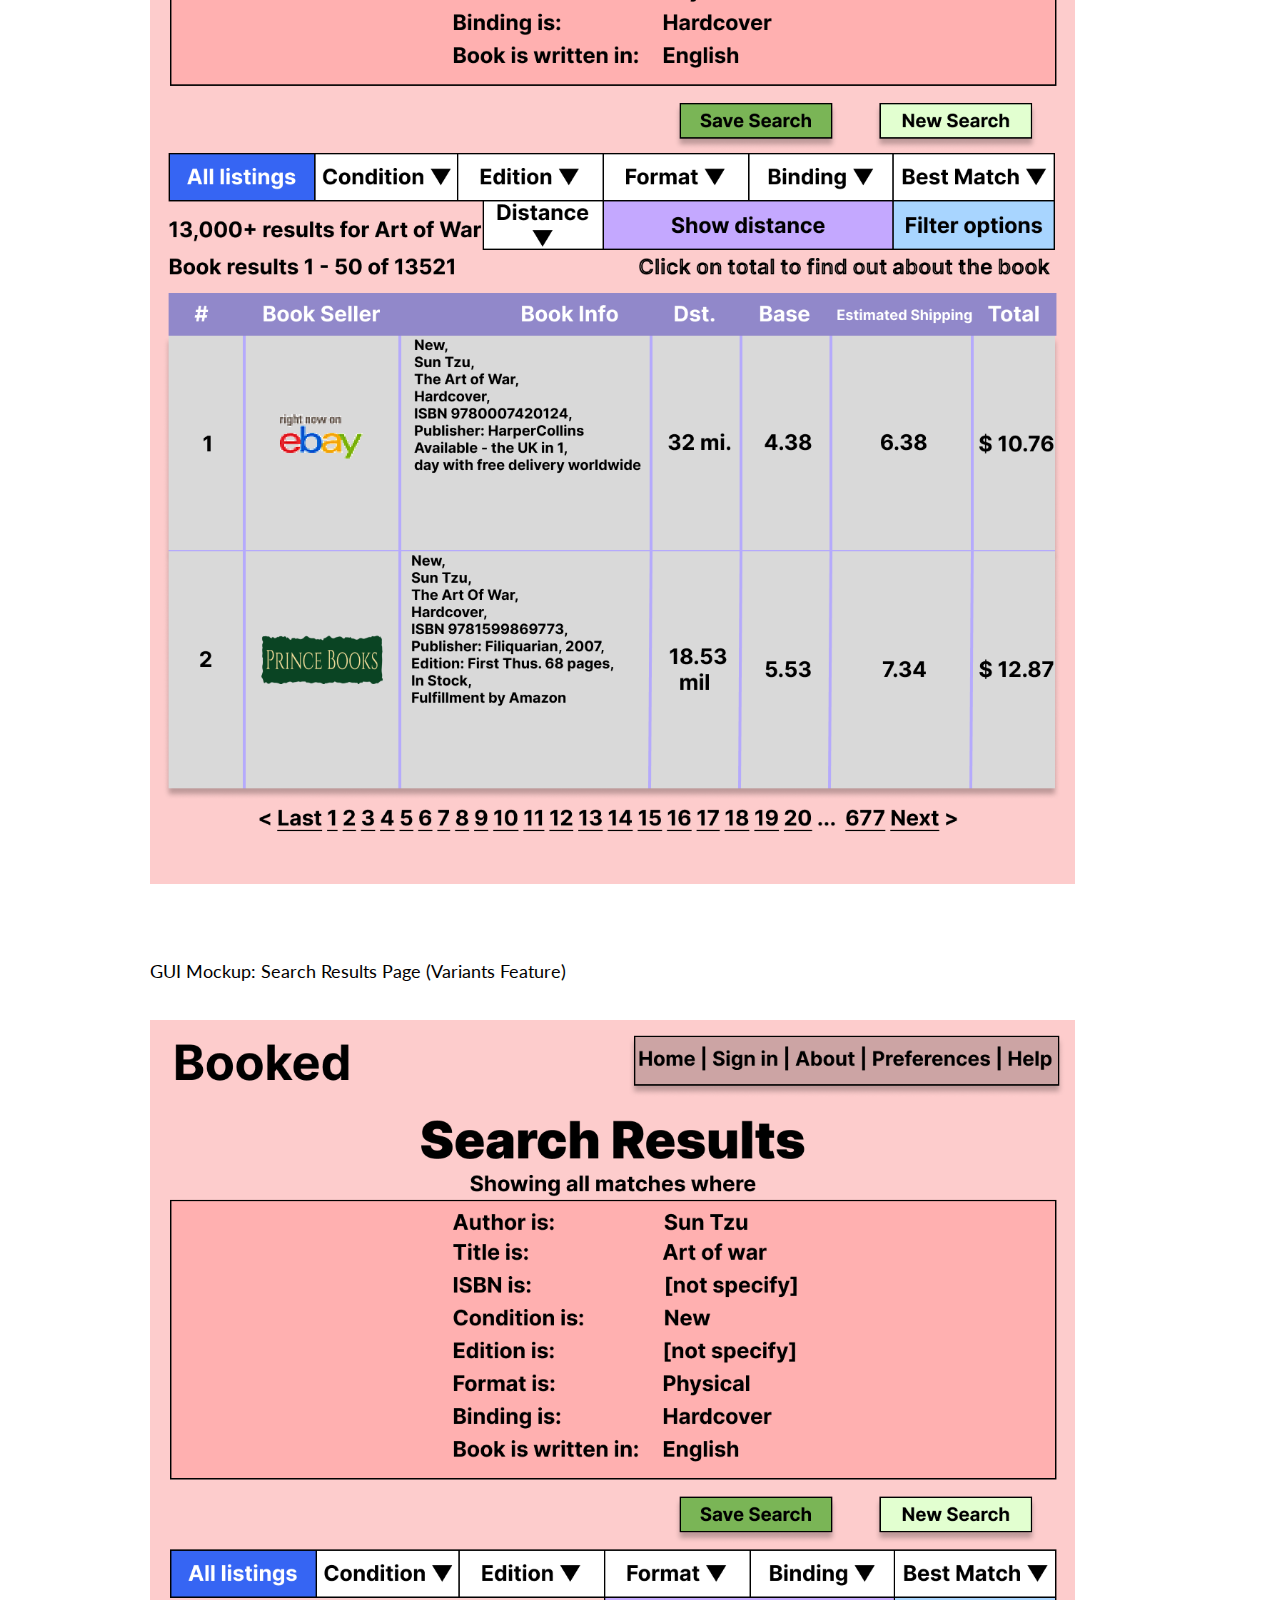
==== commit 46888d91: "Final update for Fall 2022 semester" ====
--- a/Deliverables.html
+++ b/Deliverables.html
@@ -53,92 +53,128 @@
 		
 		<div class="w3-padding-32">
 			<h5>Current Process Flow</h5>
-			<img src="CPF.png" style="padding: 25px 0px 0px 0px; width: 950px"/>
+			<img src="./images/CurrentProcessFlow.png" style="padding: 25px 0px 0px 0px; width: 950px"/>
 		</div>
 		
 		<div class="w3-padding-32">
 			<h5>Solution Process Flow</h5>
-			<img src="SPF.png" style="padding: 25px 25px 0px 0px; width: 950px"/>
+			<img src="./images/SolutionProcessFlow.png" style="padding: 25px 25px 0px 0px; width: 950px"/>
 		</div>
 		
 		<div class="w3-padding-32">
 			<h5>Competition Matrix</h5>
-			<img src="CompetitionMatrix.png" style="padding: 25px 25px 0px 0px; width: 950px"/>
+			<img src="./images/CompetitionMatrix.png" style="padding: 25px 25px 0px 0px; width: 950px"/>
 		</div>
 		
 		<div class="w3-padding-32">
 			<h5>Customer Risks</h5>
-			<img src="CustomerRisks.png" style="padding: 25px 25px 0px 0px; width: 950px"/>
+			<img src="./images/CustomerRisks.png" style="padding: 25px 25px 0px 0px; width: 950px"/>
 		</div>
 		
 		<div class="w3-padding-32">
 			<h5>Security/Technical Risks</h5>
-			<img src="TechnicalRisks.png" style="padding: 25px 25px 0px 0px; width: 950px"/>
+			<img src="./images/TechnicalRisks.png" style="padding: 25px 25px 0px 0px; width: 950px"/>
 		</div>
 		
 		<div class="w3-padding-32">
 			<h5>Legal Risks</h5>
-			<img src="LegalRisks.png" style="padding: 25px 25px 0px 0px; width: 950px"/>
+			<img src="./images/LegalRisks.png" style="padding: 25px 25px 0px 0px; width: 950px"/>
 		</div>
 		
 		<div class="w3-padding-32">
 			<h5>Major Functional Components Diagram</h5>
-			<img src="MFCD.png" style="padding: 25px 25px 0px 0px; width: 950px"/>
+			<img src="./images/MFCD.png" style="padding: 25px 25px 0px 0px; width: 950px"/>
 		</div>
 
 		<div class="w3-padding-32">
 			<h5>Algorithm: Booked Search</h5>
-			<img src="AlgSearch.png" style="padding: 25px 25px 0px 0px; width: 950px"/>
+			<img src="./images/AlgorithmSearch.png" style="padding: 25px 25px 0px 0px; width: 950px"/>
 		</div>
 		
 		<div class="w3-padding-32">
 			<h5>Algorithm: Booked Scraper</h5>
-			<img src="AlgScraper.png" style="padding: 25px 25px 0px 0px; width: 950px"/>
+			<img src="./images/AlgorithmScraper.png" style="padding: 25px 25px 0px 0px; width: 950px"/>
 		</div>
 		
 		<div class="w3-padding-32">
 			<h5>Algorithm: Recommendation System</h5>
-			<img src="AlgRec.png" style="padding: 25px 25px 0px 0px; width: 950px"/>
+			<img src="./images/AlgorithmRecommendation.png" style="padding: 25px 25px 0px 0px; width: 950px"/>
 		</div>
 
 		<div class="w3-padding-32">
 			<h5>GUI Mockup: Login Page</h5>
-			<img src="GMLogin.png" style="padding: 25px 25px 0px 0px; width: 950px"/>
+			<img src="./images/Login.png" style="padding: 25px 25px 0px 0px; width: 950px"/>
 		</div>
 		
 		<div class="w3-padding-32">
 			<h5>GUI Mockup: Account Creation Page</h5>
-			<img src="GMAccount.png" style="padding: 25px 25px 0px 0px; width: 950px"/>
-		</div>
-		
-		<div class="w3-padding-32">
-			<h5>GUI Mockup: Booked Search Page</h5>
-			<img src="GMHome.png" style="padding: 25px 25px 0px 0px; width: 950px"/>
+			<img src="./images/AccountCreation.png" style="padding: 25px 25px 0px 0px; width: 950px"/>
+		</div>
+		
+		<div class="w3-padding-32">
+			<h5>GUI Mockup: User Profile Page</h5>
+			<img src="./images/UserProfile.png" style="padding: 25px 25px 0px 0px; width: 950px"/>
+		</div>
+		
+		<div class="w3-padding-32">
+			<h5>GUI Mockup: Partner Profile Page</h5>
+			<img src="./images/PartnerProfile.png" style="padding: 25px 25px 0px 0px; width: 950px"/>
+		</div>
+		
+		<div class="w3-padding-32">
+			<h5>GUI Mockup: Partner Profile Page (Analytics)</h5>
+			<img src="./images/Analytics.png" style="padding: 25px 25px 0px 0px; width: 950px"/>
+		</div>
+		
+		<div class="w3-padding-32">
+			<h5>GUI Mockup: Partner Profile Page (Inventory)</h5>
+			<img src="./images/Inventory.png" style="padding: 25px 25px 0px 0px; width: 950px"/>
+		</div>
+		
+		<div class="w3-padding-32">
+			<h5>GUI Mockup: Search Page (Guest)</h5>
+			<img src="./images/GuestSearch.png" style="padding: 25px 25px 0px 0px; width: 950px"/>
+		</div>
+		
+		<div class="w3-padding-32">
+			<h5>GUI Mockup: Search Page (User)</h5>
+			<img src="./images/UserSearch.png" style="padding: 25px 25px 0px 0px; width: 950px"/>
 		</div>
 		
 		<div class="w3-padding-32">
 			<h5>GUI Mockup: Search Results Page</h5>
-			<img src="GMSearch.png" style="padding: 25px 25px 0px 0px; width: 950px"/>
+			<img src="./images/Results.png" style="padding: 25px 25px 0px 0px; width: 950px"/>
+		</div>
+		
+		<div class="w3-padding-32">
+			<h5>GUI Mockup: Search Results Page (Distance Feature)</h5>
+			<img src="./images/ResultsDistance.png" style="padding: 25px 25px 0px 0px; width: 950px"/>
+		</div>
+		
+		<div class="w3-padding-32">
+			<h5>GUI Mockup: Search Results Page (Variants Feature)</h5>
+			<img src="./images/ResultsVariants.png" style="padding: 25px 25px 0px 0px; width: 950px"/>
 		</div>
 
 		<div class="w3-padding-32">
 			<h5>GUI Site Map</h5>
-			<img src="GSM.png" style="padding: 25px 25px 0px 0px; width: 950px"/>
+			<img src="./images/GuiSiteMap.png" style="padding: 25px 25px 0px 0px; width: 950px"/>
 		</div>
 
 		<div class="w3-padding-32">
 			<h5>Work Breakdown Structure</h5>
-			<img src="WBS.png" style="padding: 25px 25px 0px 0px; width: 950px"/>
+			<img src="./images/WorkBreakdownStructure.png" style="padding: 25px 25px 0px 0px; width: 950px"/>
 		</div>
 
 		<div class="w3-padding-32">
 			<h5>Database Schema</h5>
-			<img src="DS.png" style="padding: 25px 25px 0px 0px; width: 950px"/>
+			<img src="./images/DatabaseSchema.png" style="padding: 25px 25px 0px 0px; width: 950px"/>
 		</div>
 		
 		<div class="w3-padding-32">
 			<h5>RWP vs. Prototype Table</h5>
-			<img src="rwp.png" style="padding: 25px 25px 0px 0px; width: 950px"/>
+			<img src="./images/PrototypeTable1.png" style="padding: 25px 25px 0px 0px; width: 950px"/>
+			<img src="./images/PrototypeTable2.png" style="padding: 25px 25px 0px 0px; width: 950px"/>
 		</div>
 
 		</div>
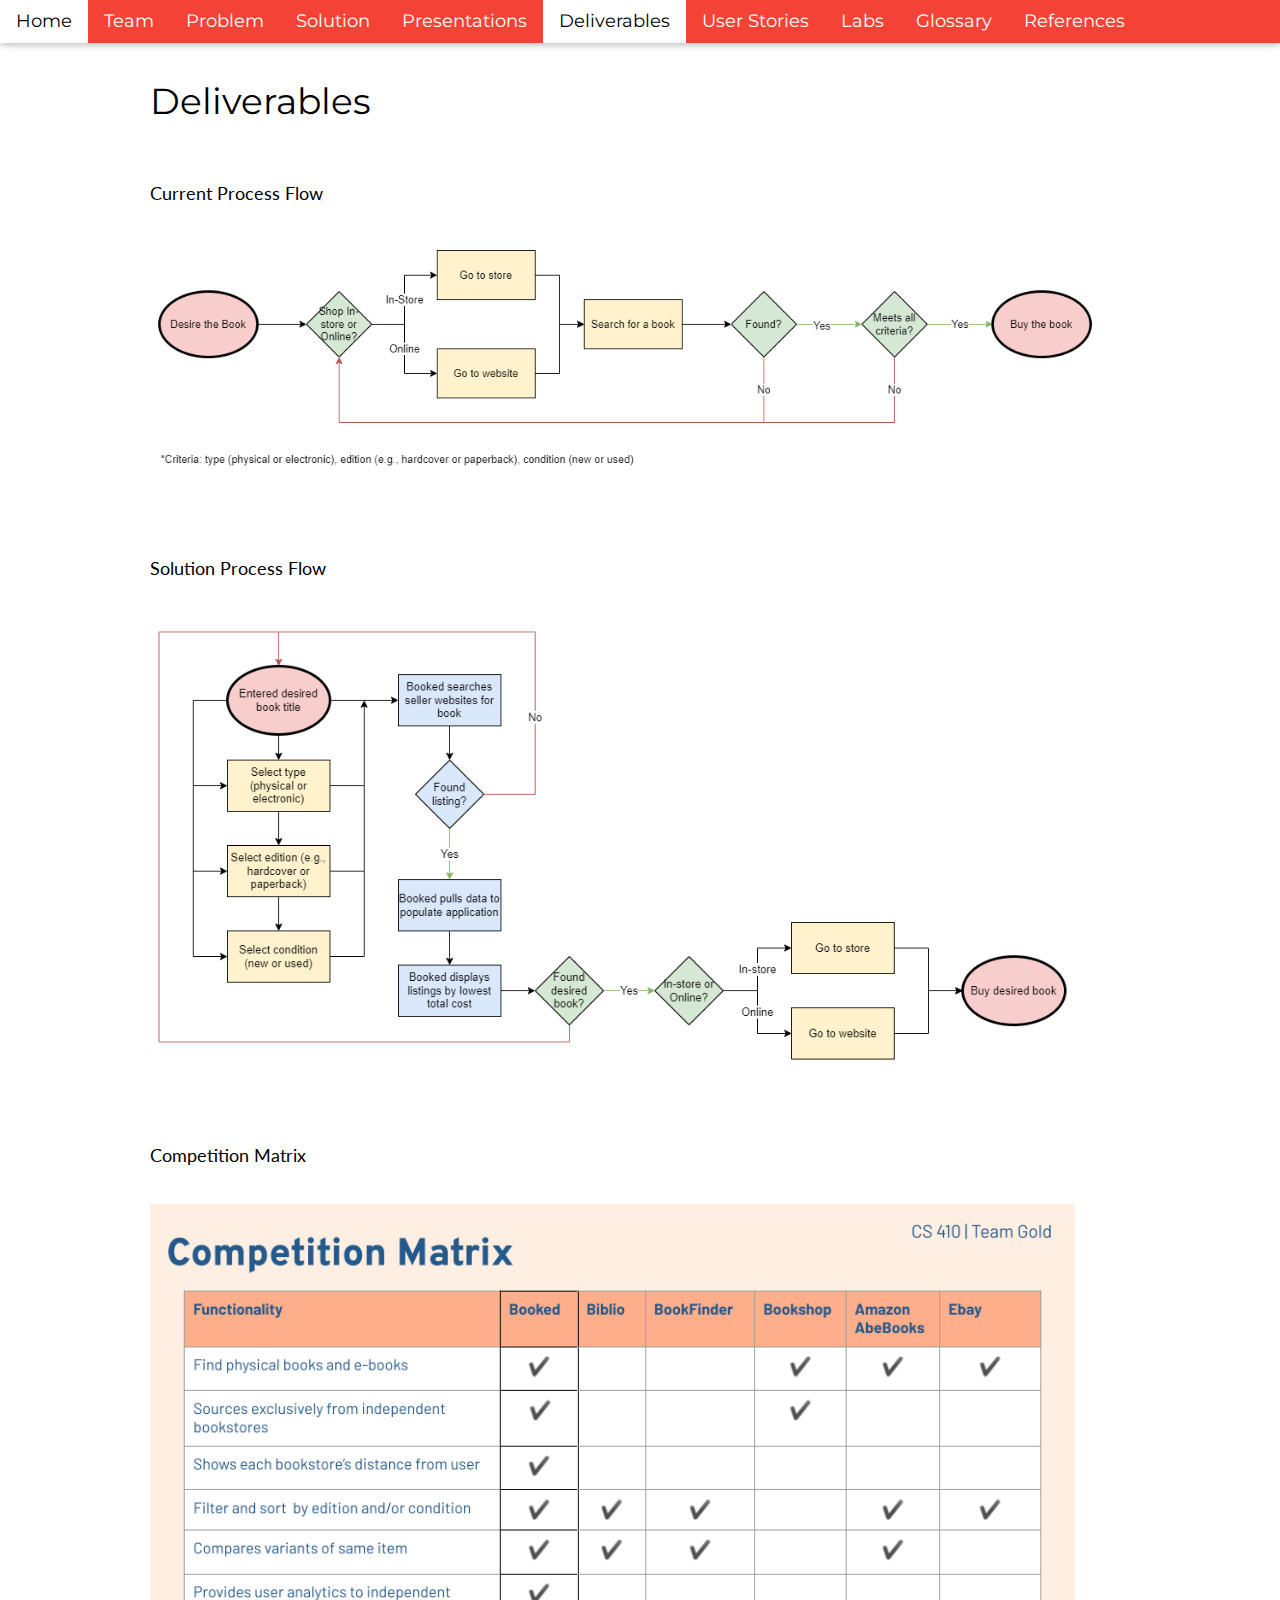
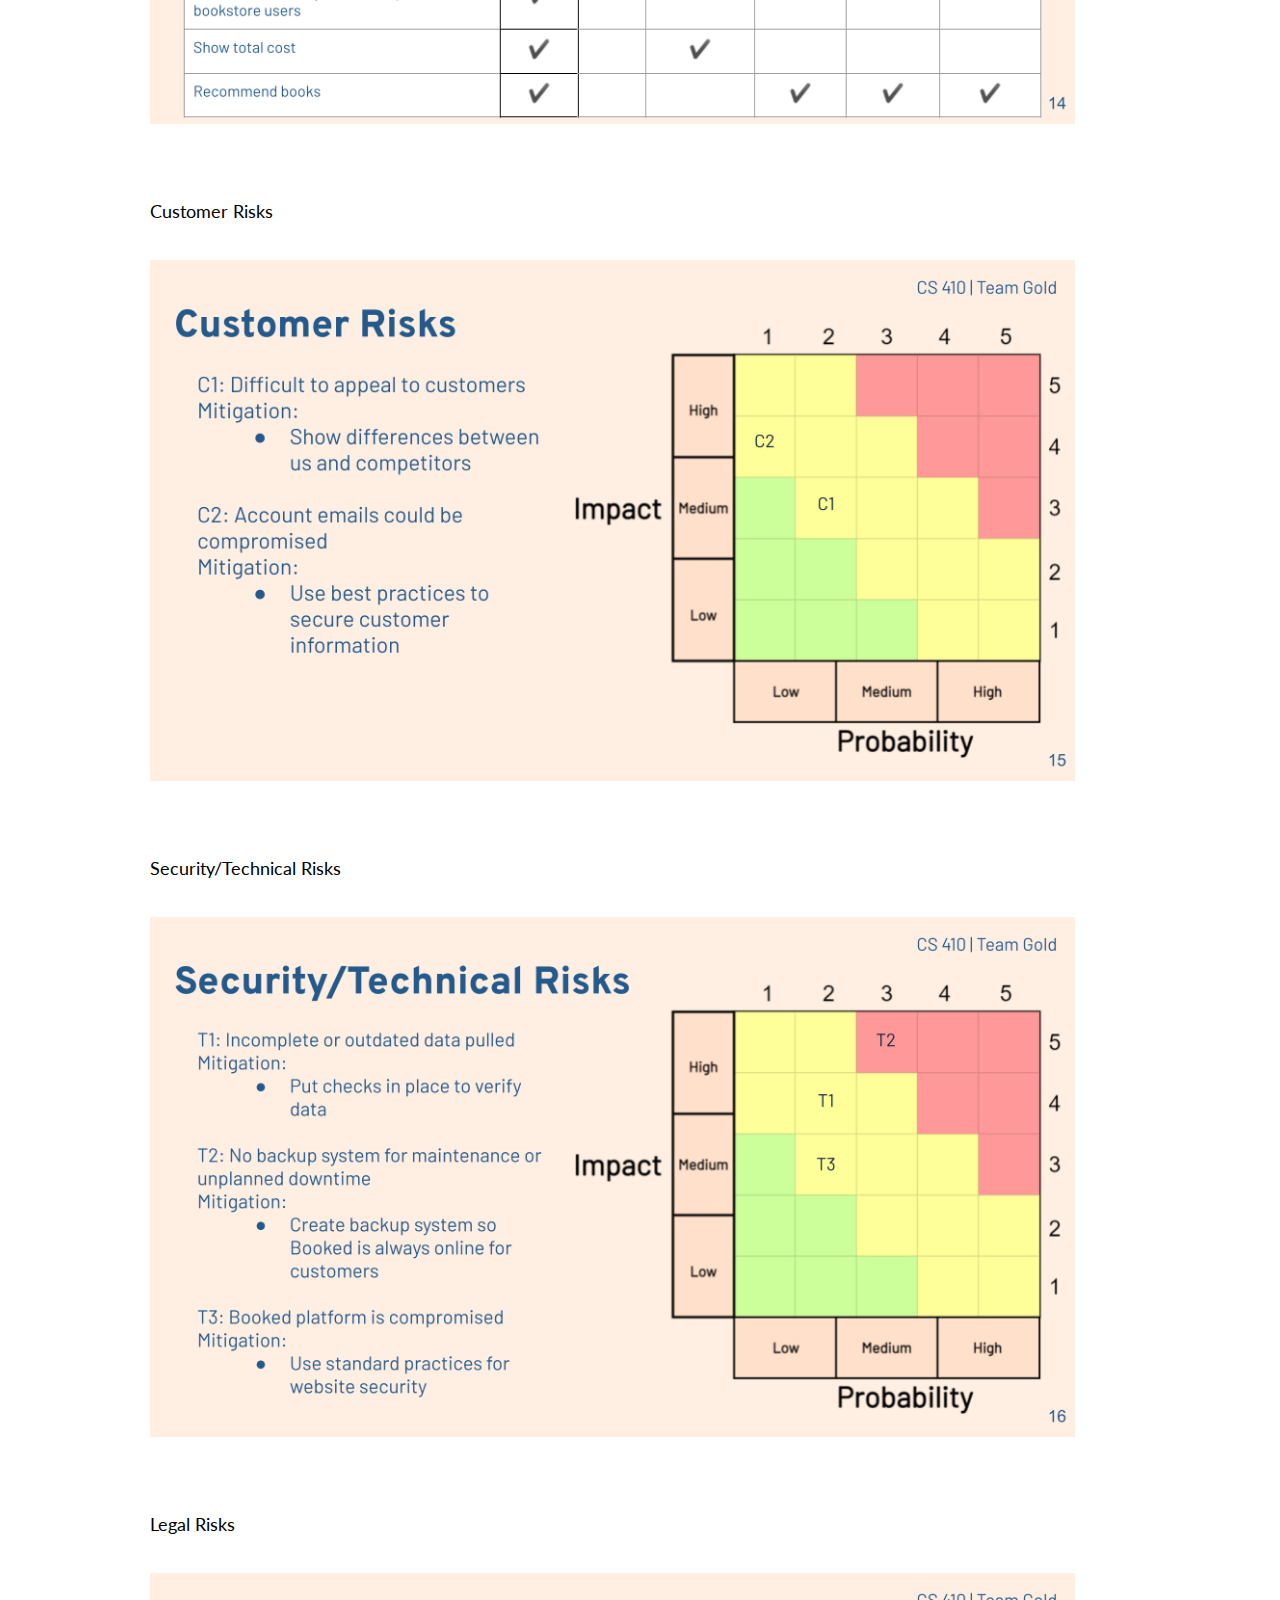
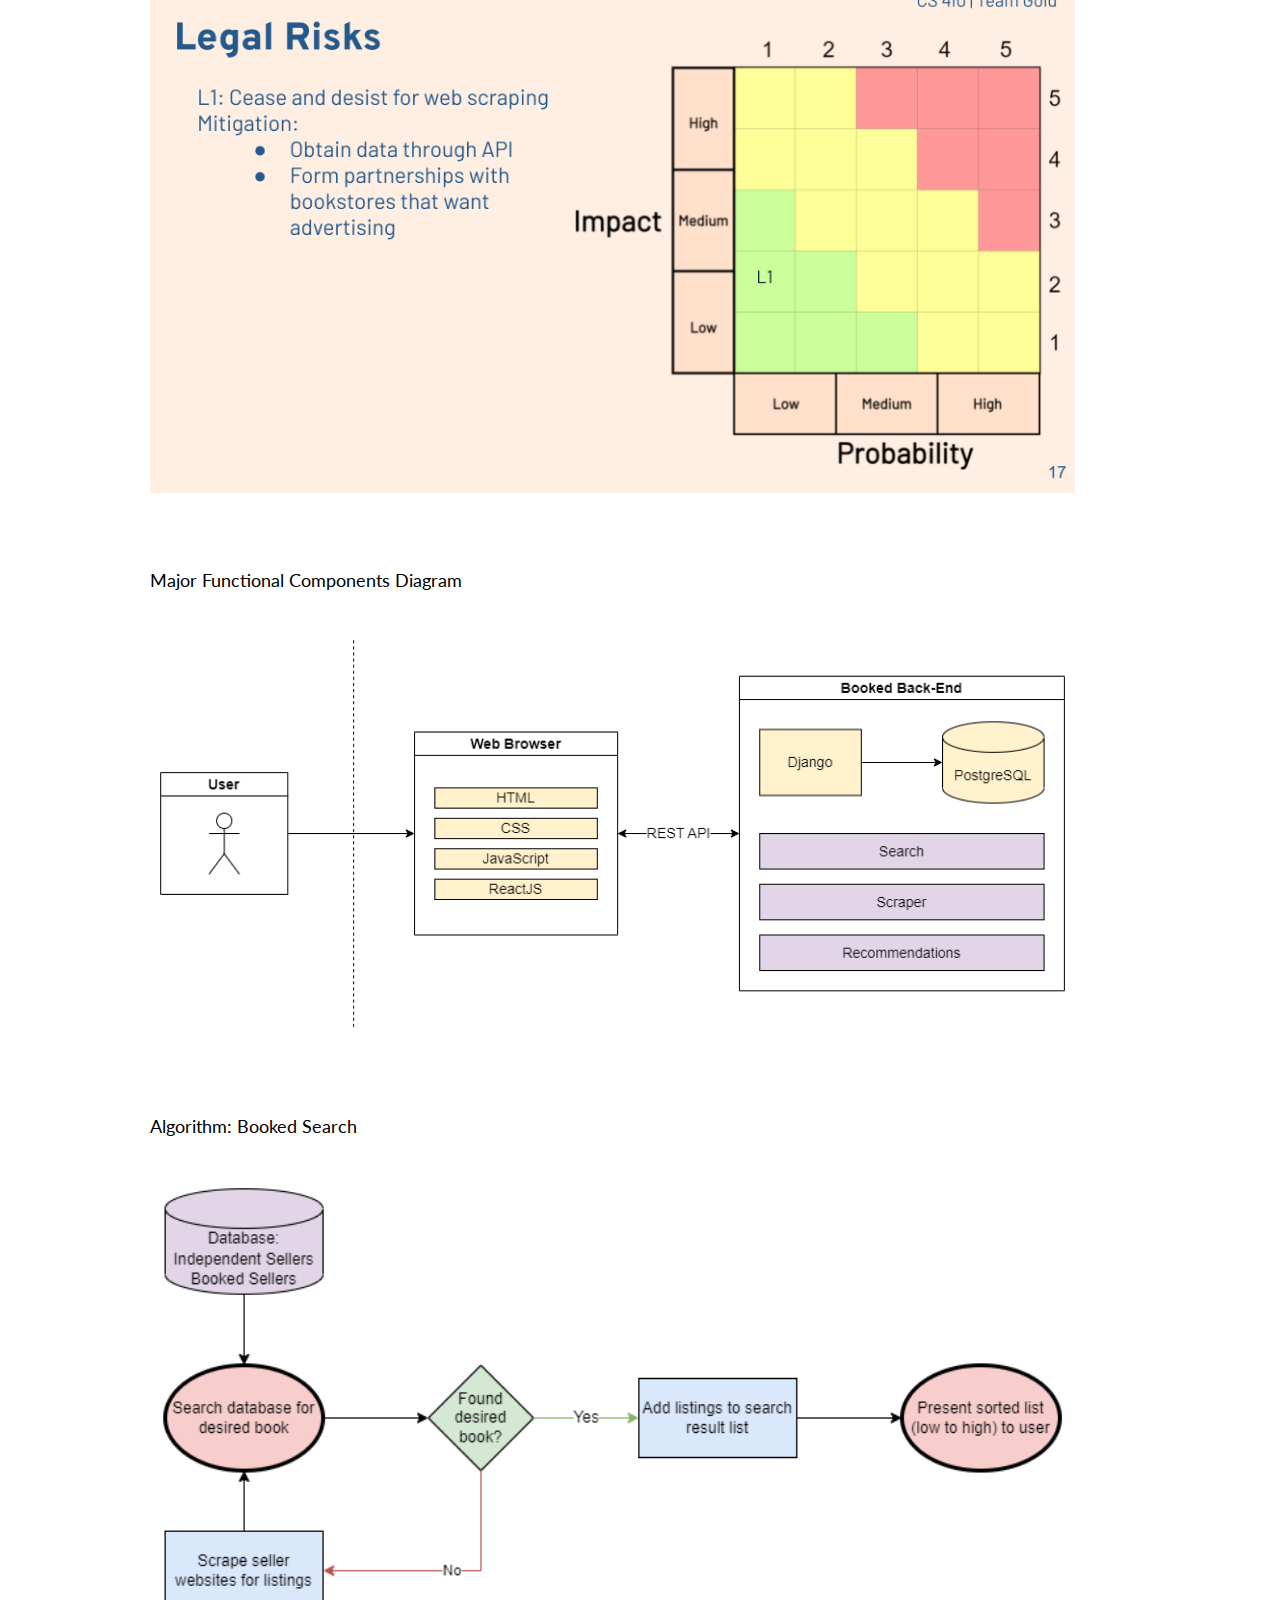
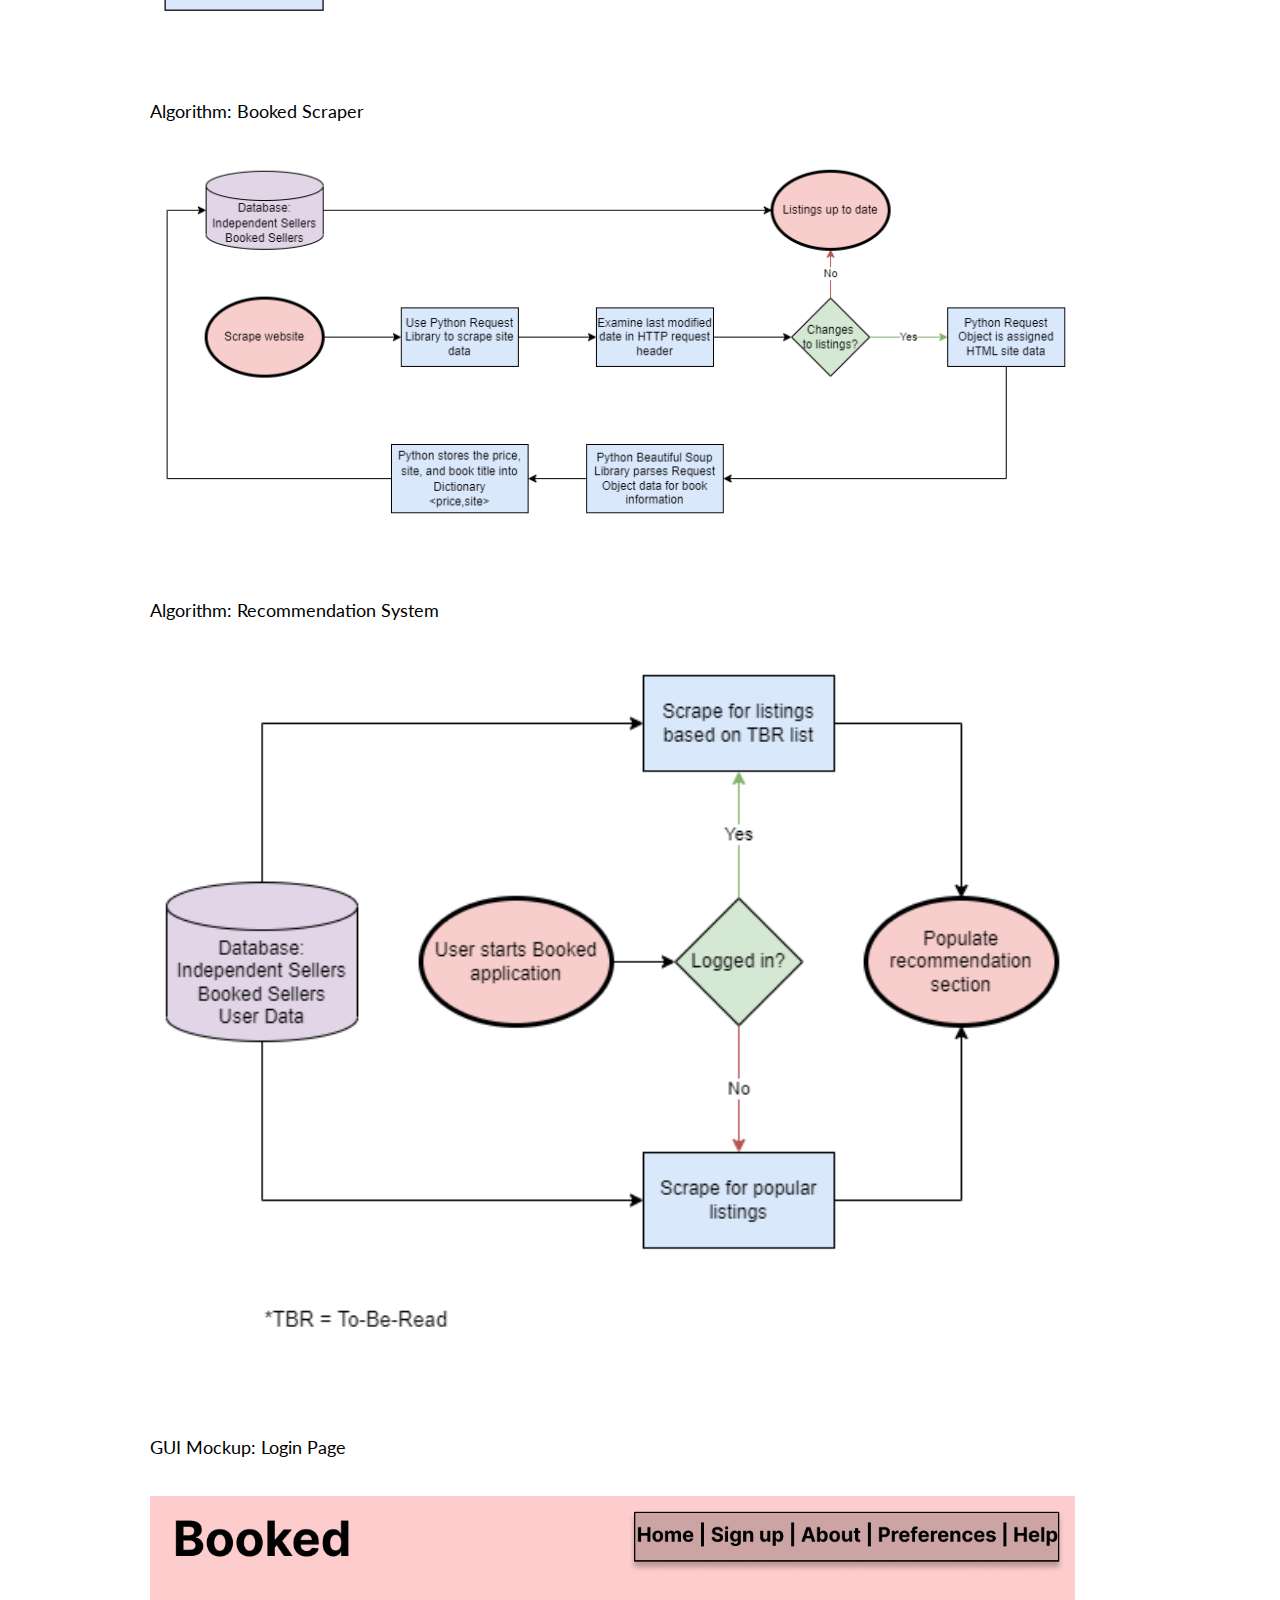
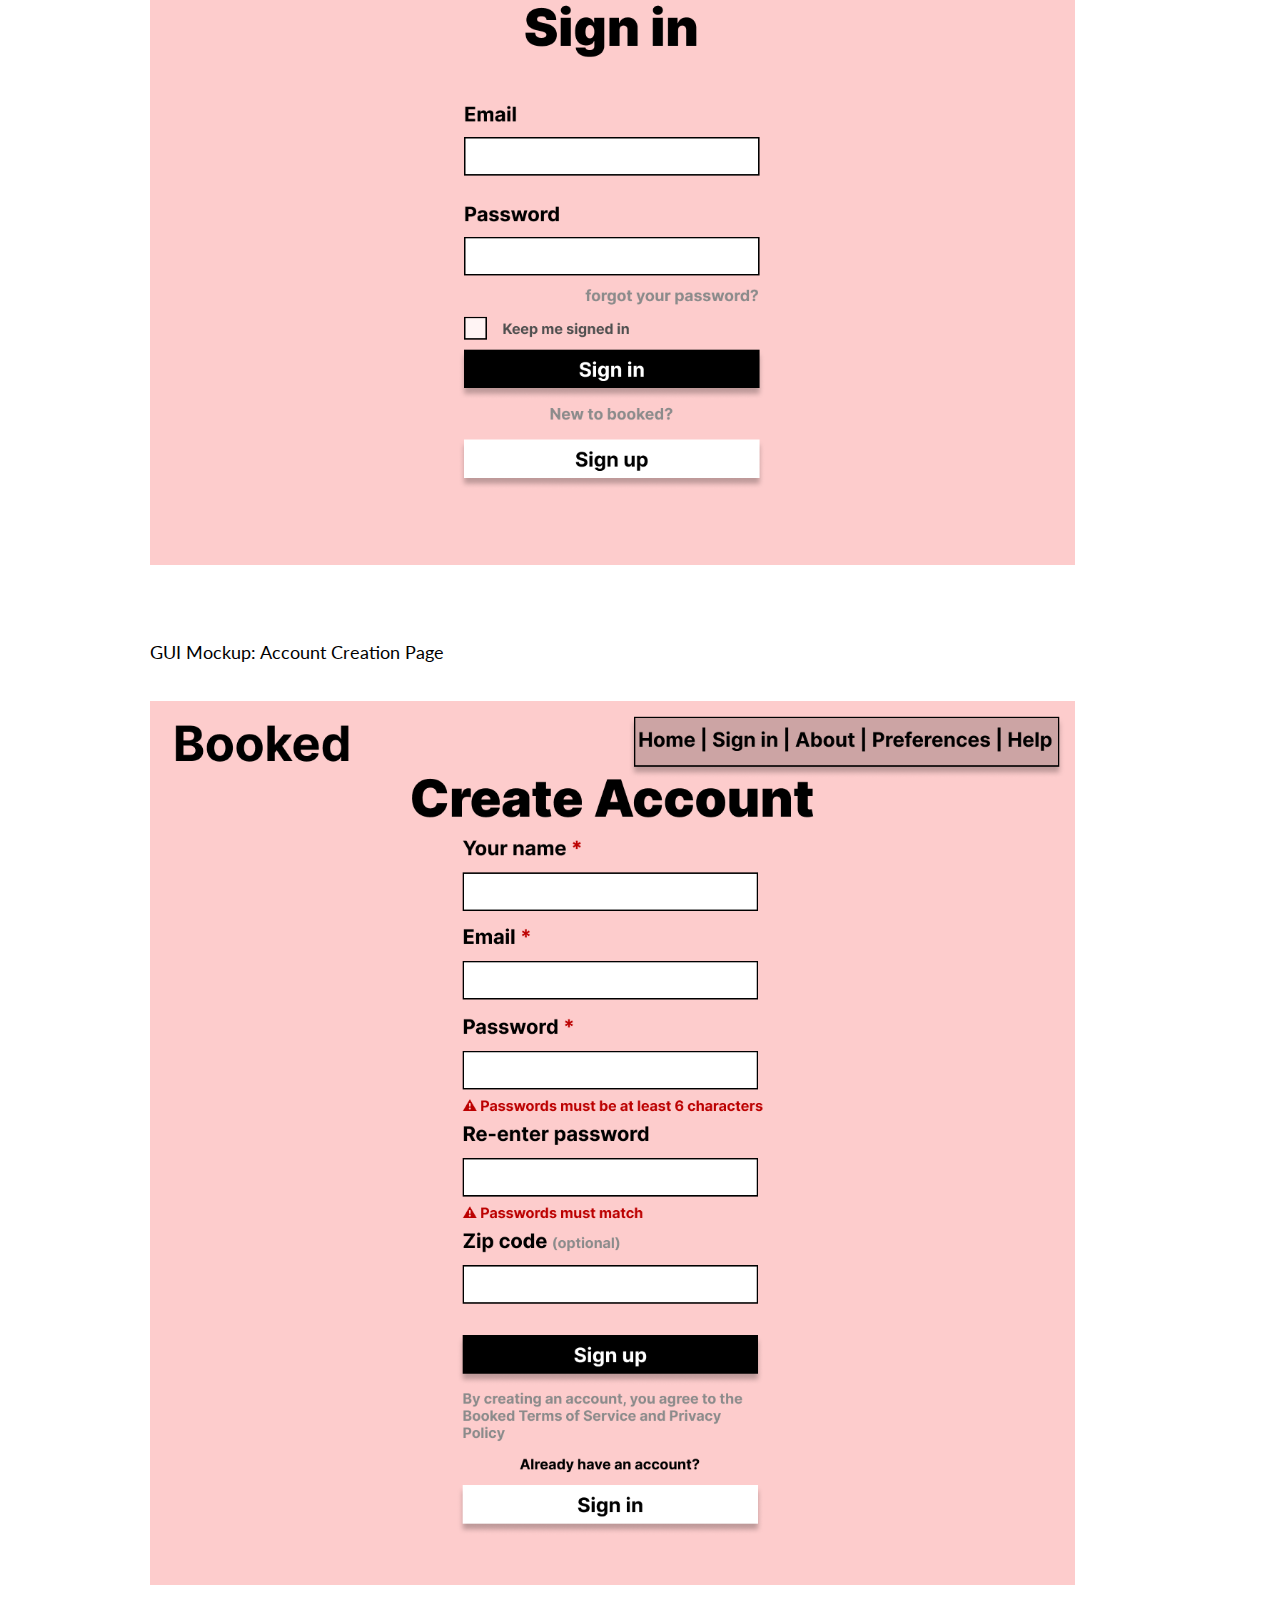
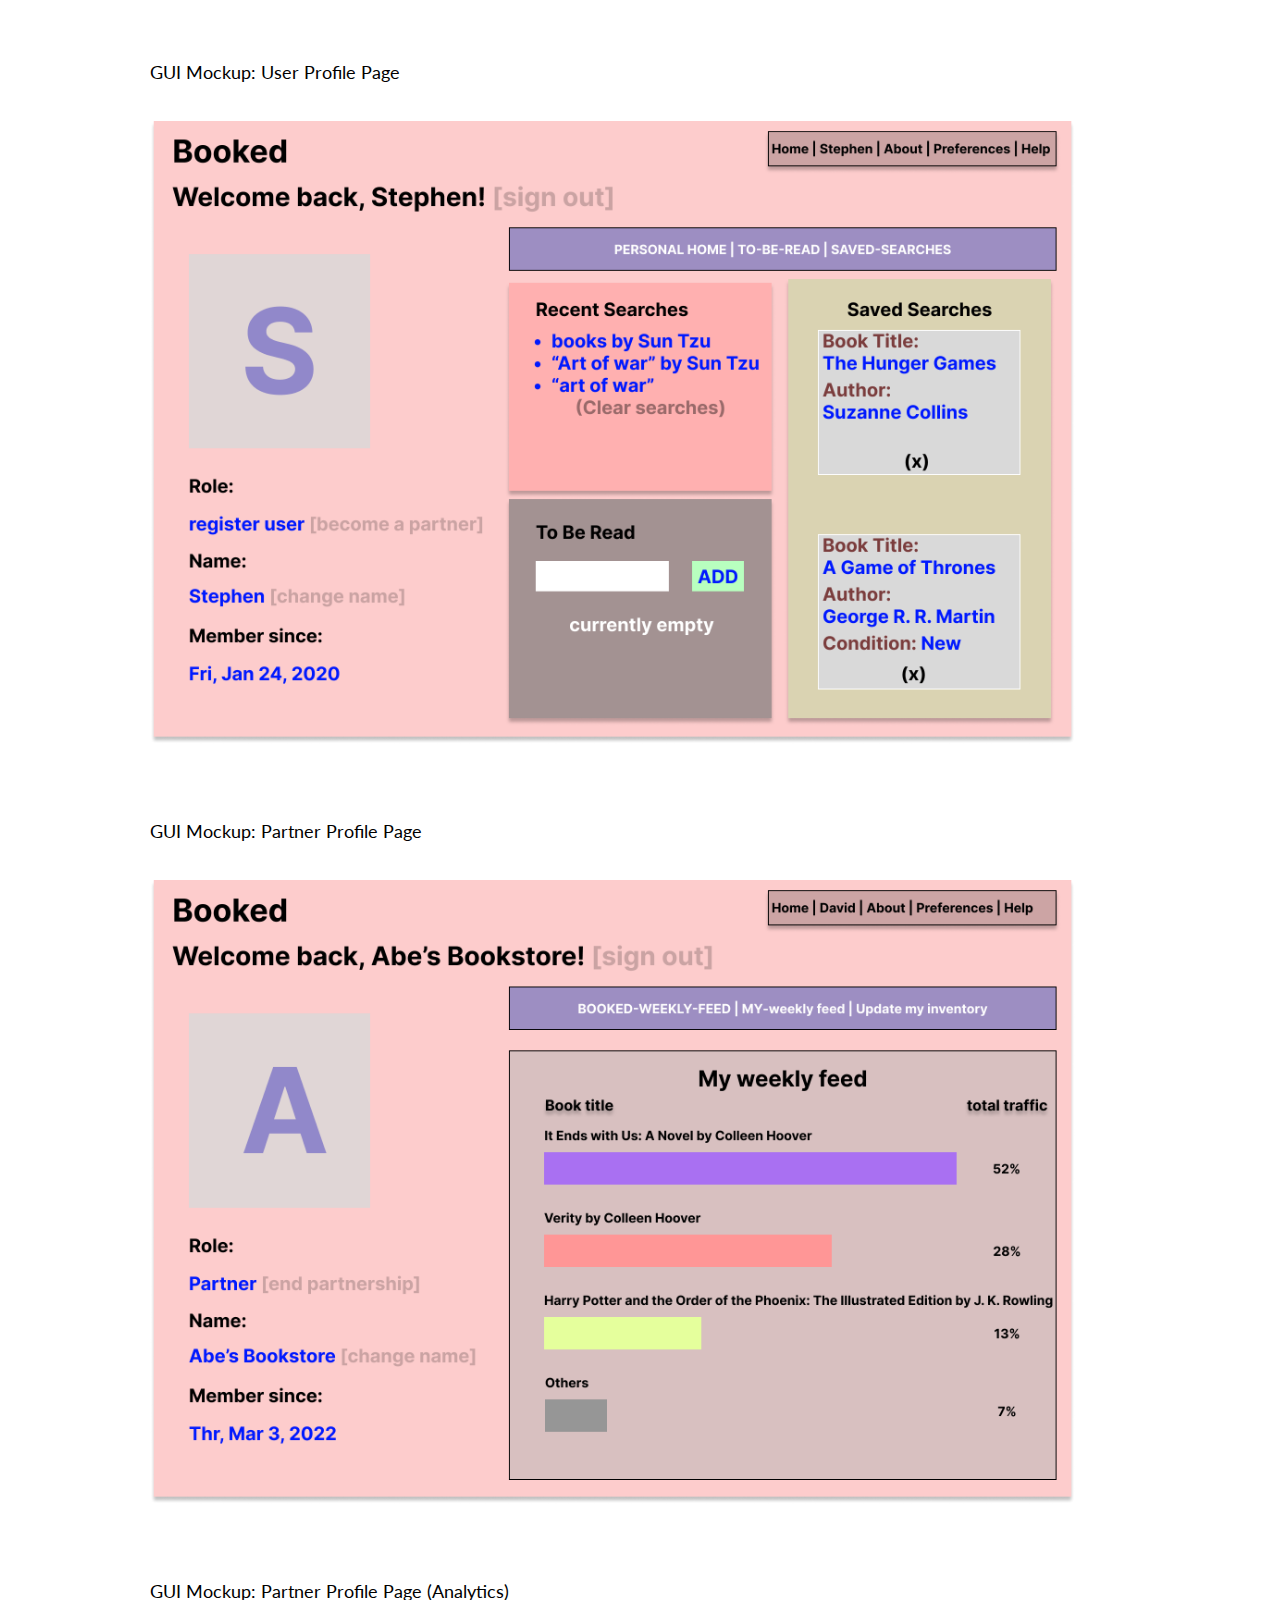
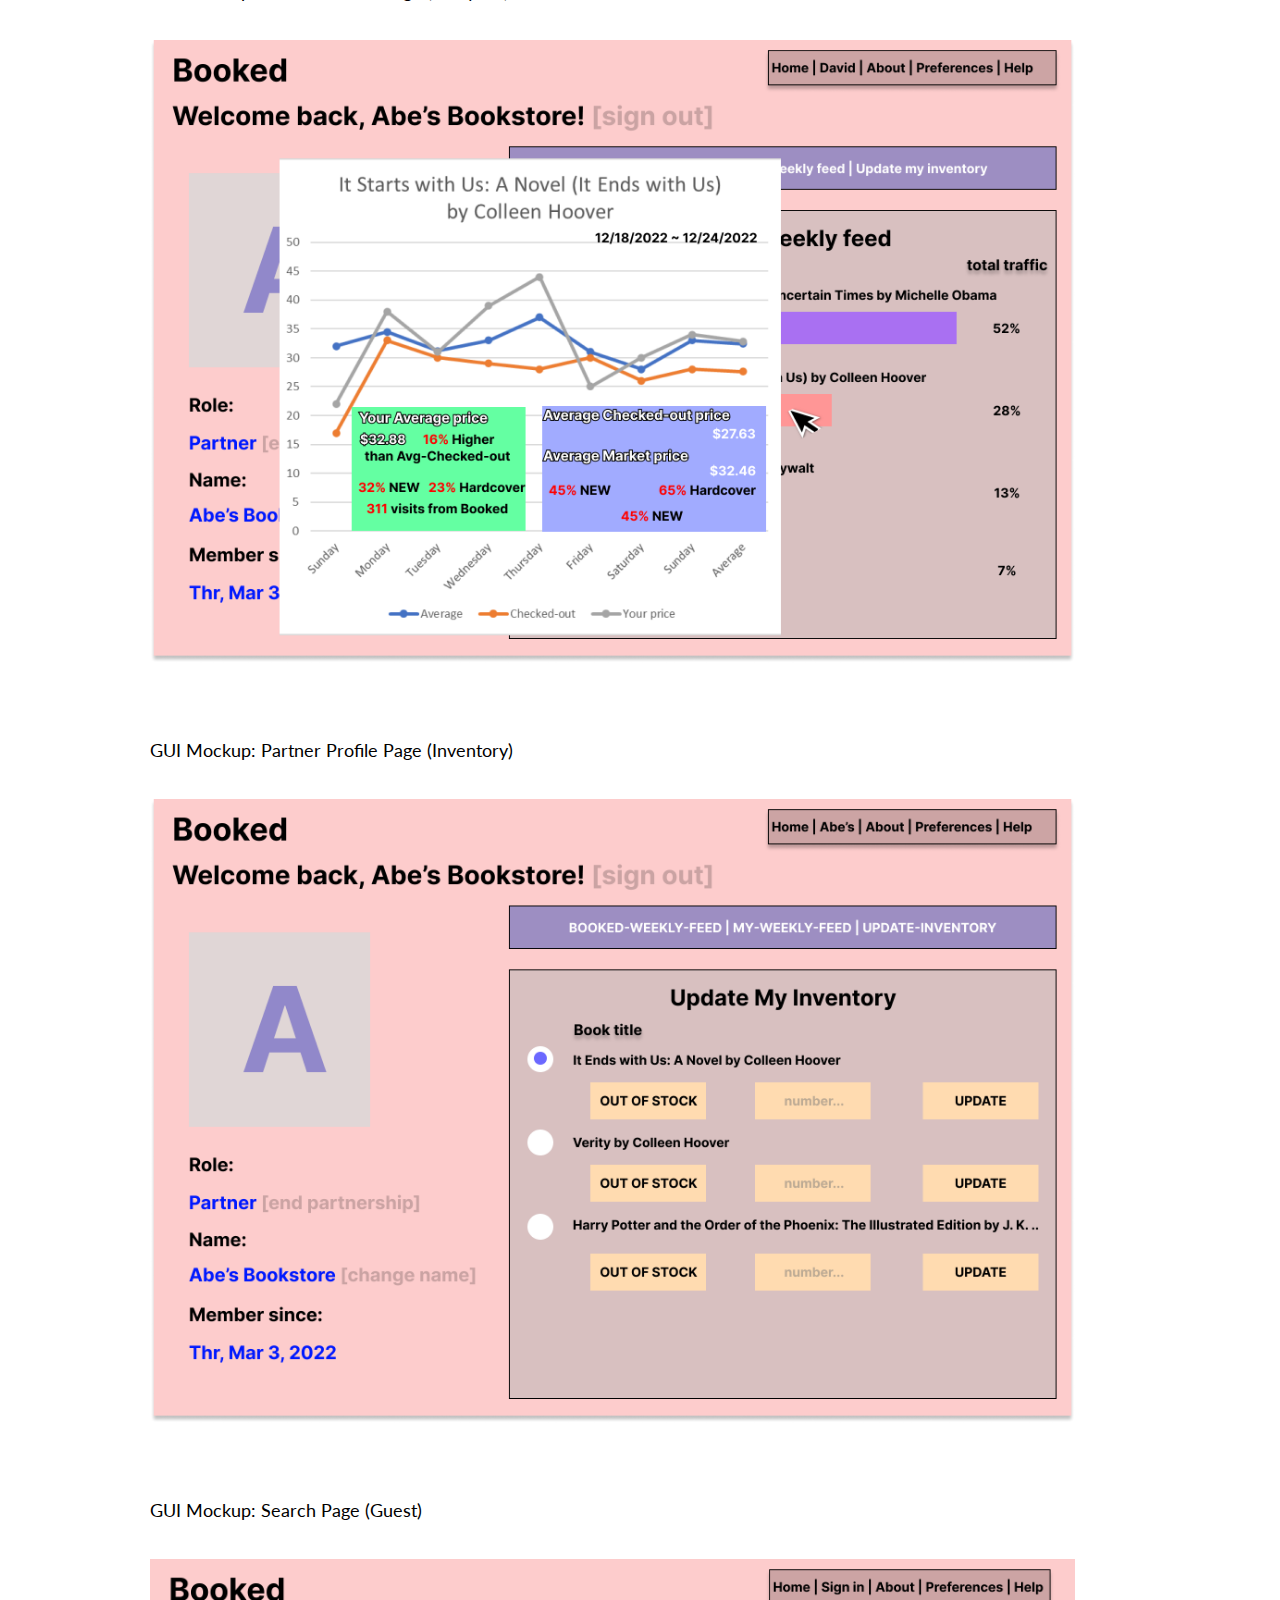
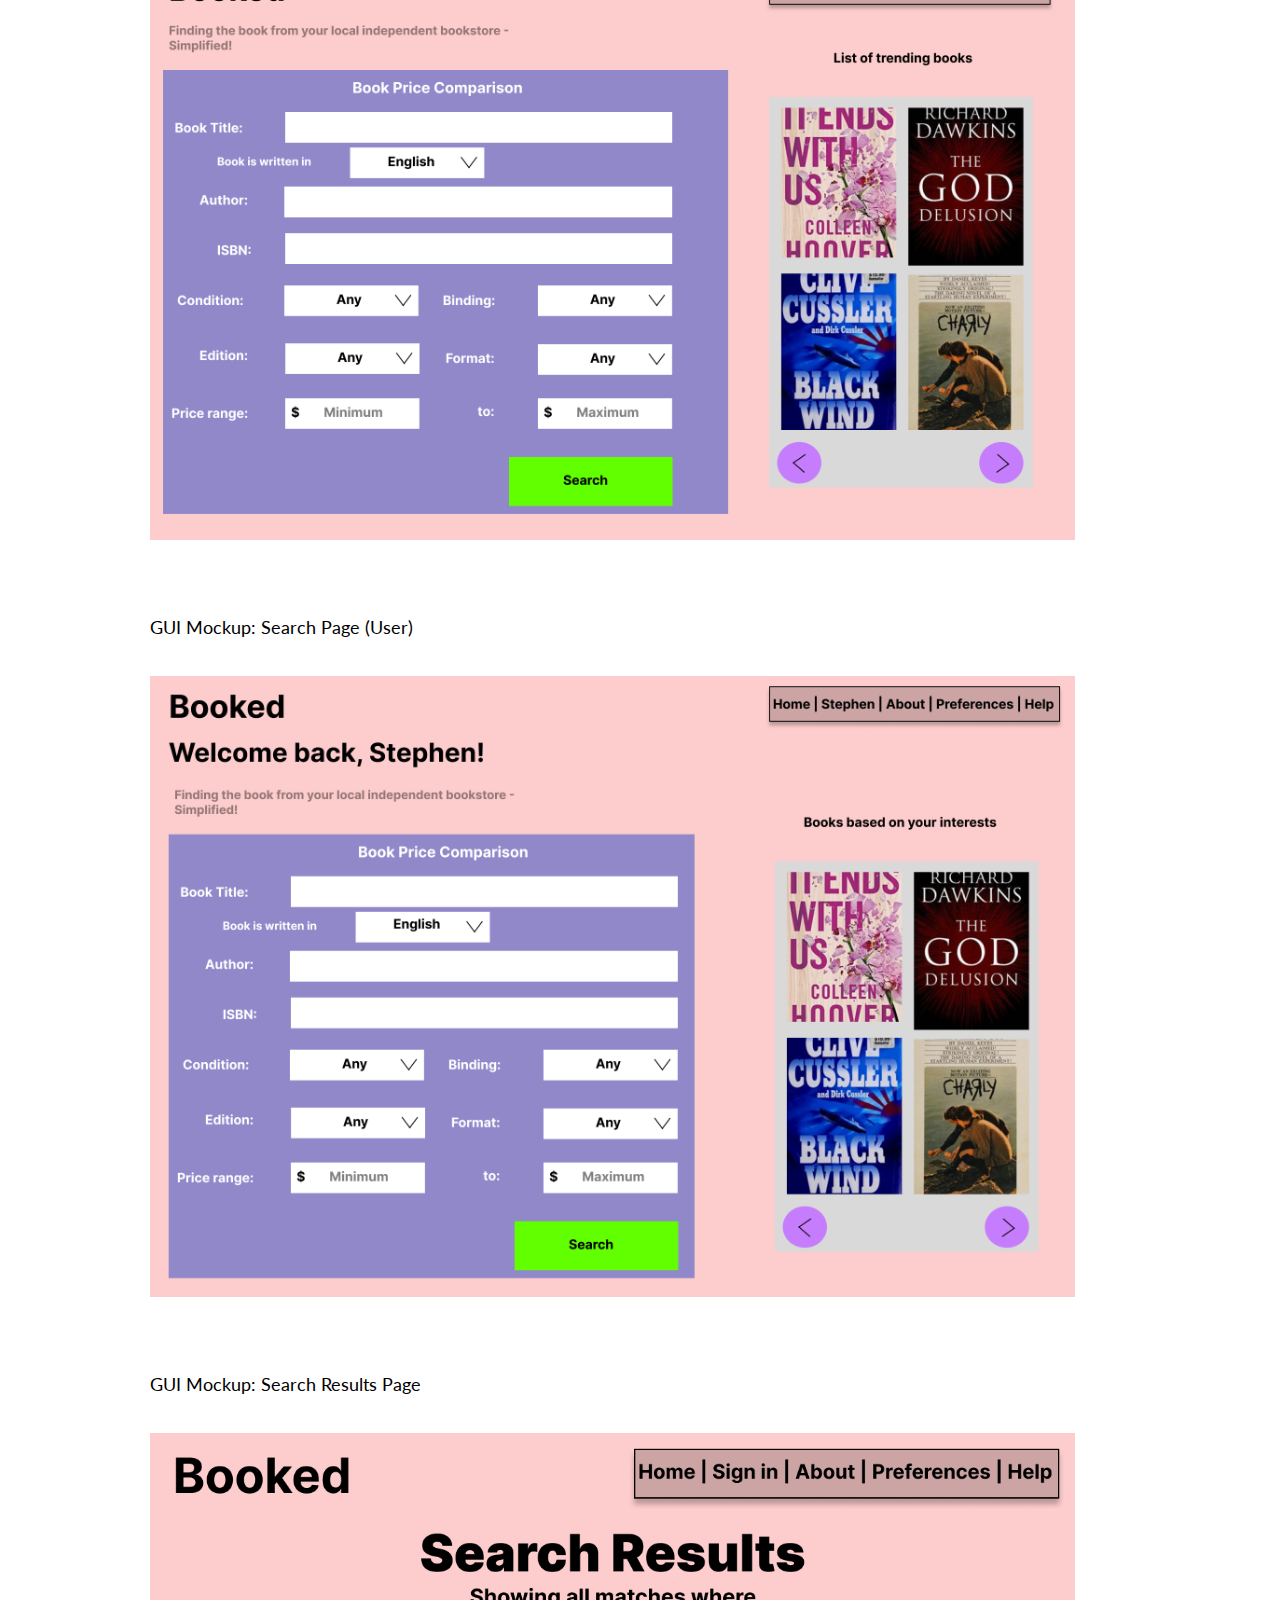
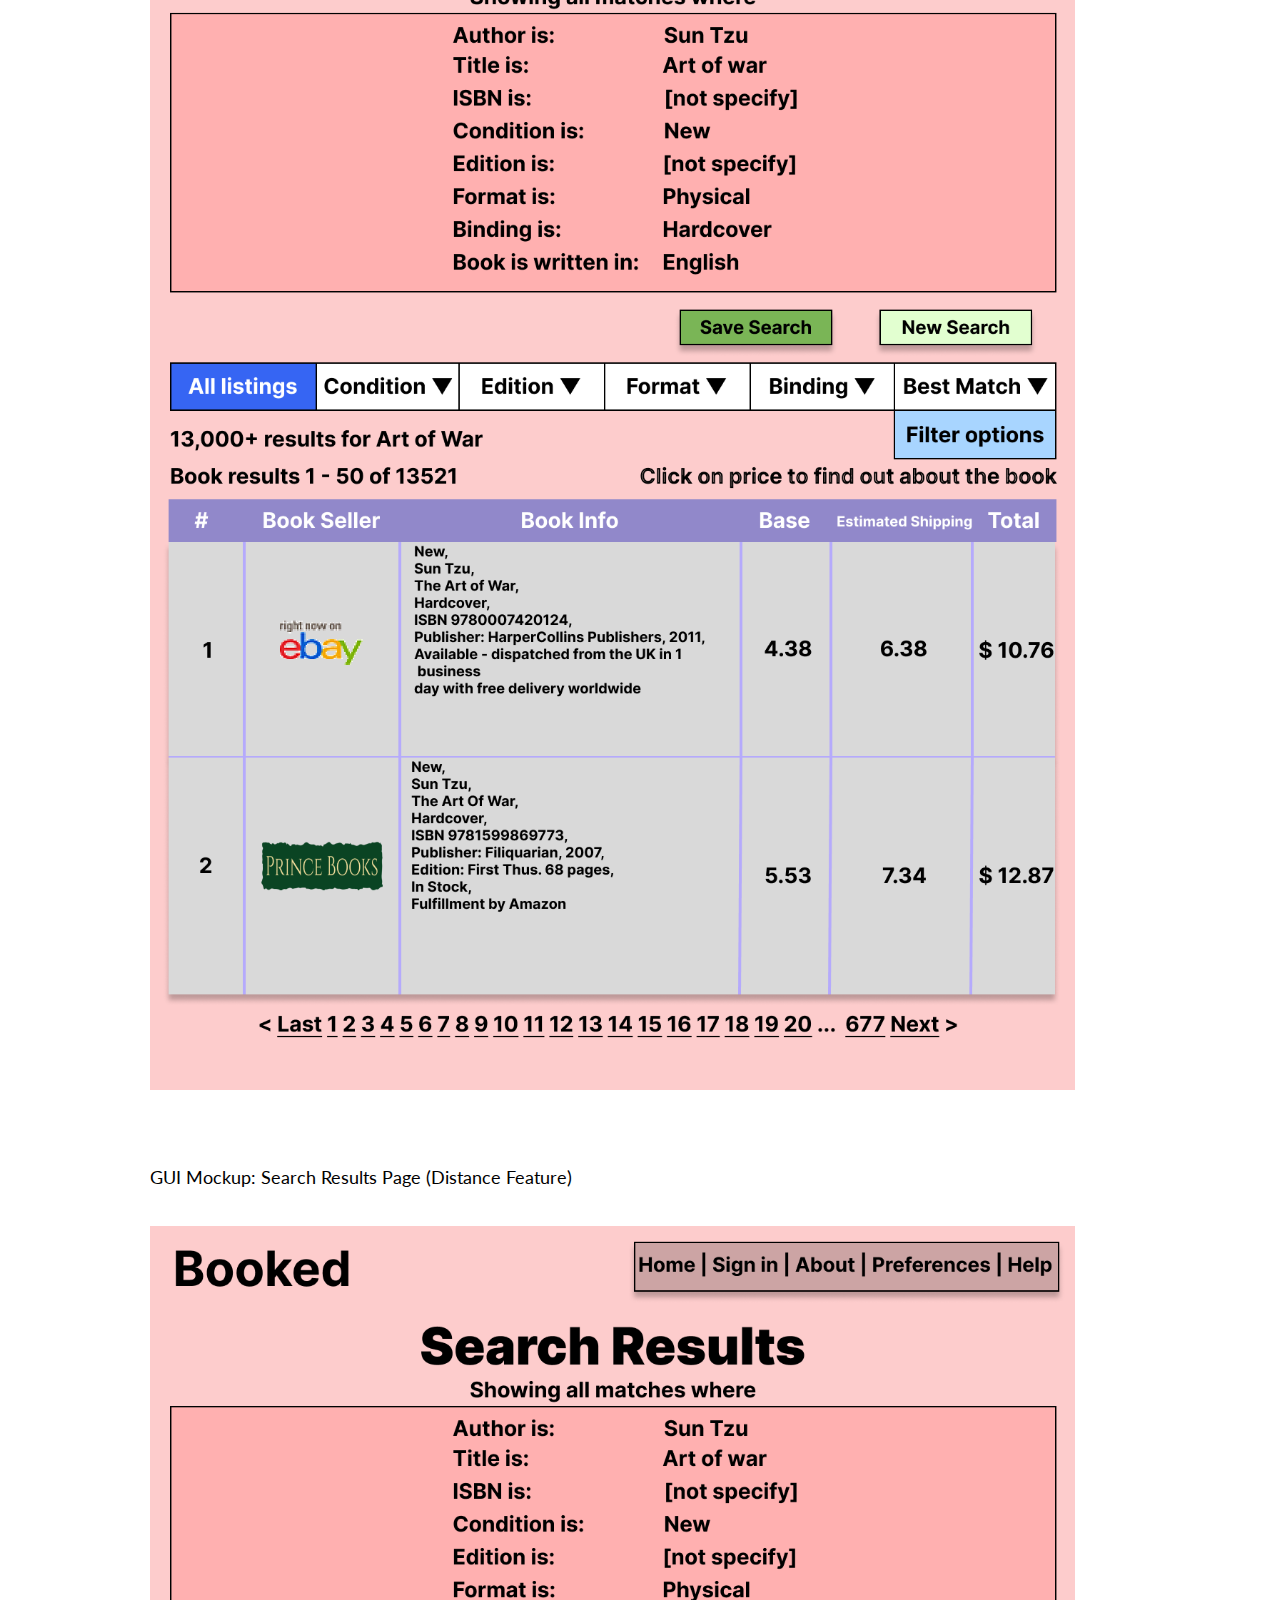
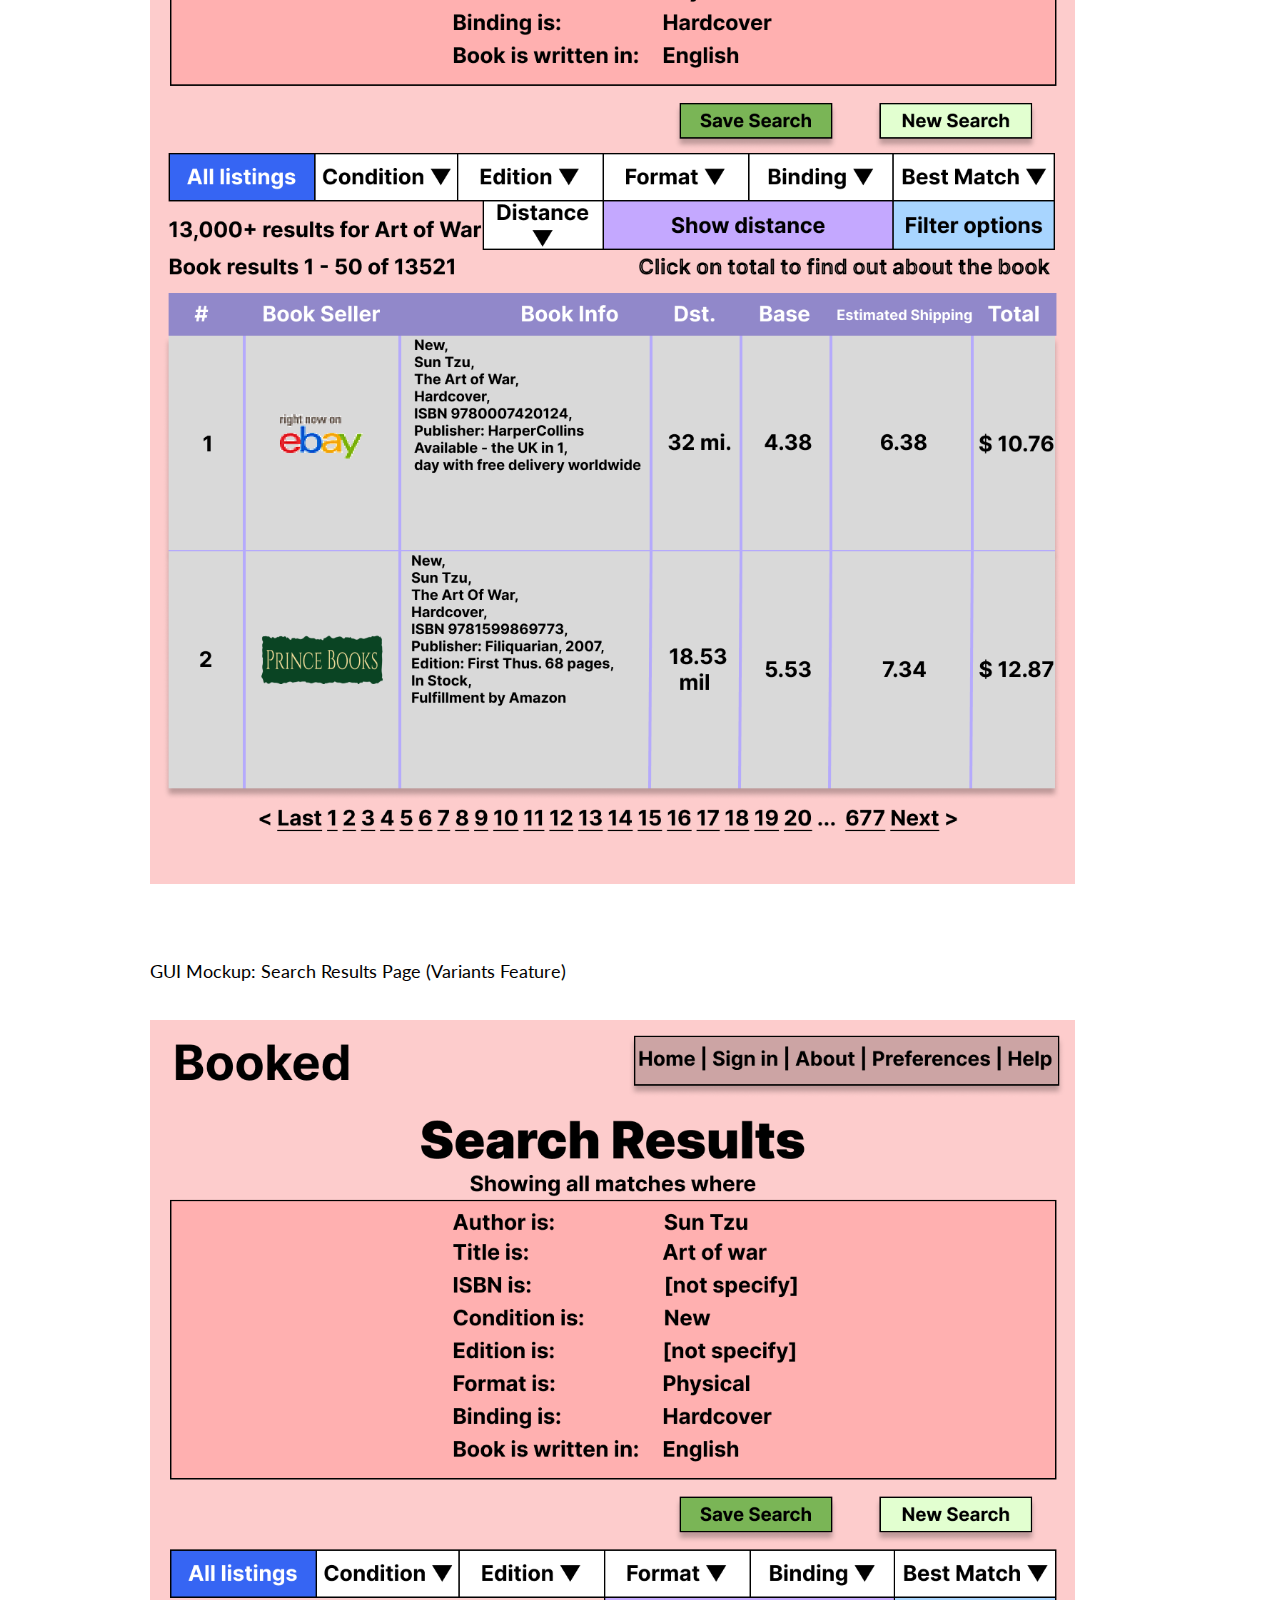
==== commit 85ee4556: "Added Glossary.html" ====
--- a/Deliverables.html
+++ b/Deliverables.html
@@ -20,15 +20,16 @@
 <div class="w3-top">
   <div class="w3-bar w3-red w3-card w3-left-align w3-large">
     <a class="w3-bar-item w3-button w3-hide-medium w3-hide-large w3-right w3-padding-large w3-hover-white w3-large w3-red" href="javascript:void(0);" onclick="myFunction()" title="Toggle Navigation Menu"><i class="fa fa-bars"></i></a>
-    <a href="index.html" class="w3-bar-item w3-button w3-padding-large w3-hover-white">Home</a>
-    <a href="Team.html" class="w3-bar-item w3-button w3-hide-small w3-padding-large w3-hover-white">Team</a>
-    <a href="Problem.html" class="w3-bar-item w3-button w3-hide-small w3-padding-large w3-hover-white">Problem</a>
-    <a href="Solution.html" class="w3-bar-item w3-button w3-hide-small w3-padding-large w3-hover-white">Solution</a>
-	<a href="Presentations.html" class="w3-bar-item w3-button w3-hide-small w3-padding-large w3-hover-white">Presentations</a>
-    <a href="Deliverables.html" class="w3-bar-item w3-button w3-hide-small w3-padding-large w3-white">Deliverables</a>
-	<a href="UserStories.html" class="w3-bar-item w3-button w3-hide-small w3-padding-large w3-hover-white">User Stories</a>
-	<a href="Labs.html" class="w3-bar-item w3-button w3-hide-small w3-padding-large w3-hover-white">Labs</a>
-    <a href="References.html" class="w3-bar-item w3-button w3-hide-small w3-padding-large w3-hover-white">References</a>
+    <a href="index.html" class="w3-bar-item w3-button w3-hover-white">Home</a>
+    <a href="Team.html" class="w3-bar-item w3-button w3-hide-small w3-hover-white">Team</a>
+    <a href="Problem.html" class="w3-bar-item w3-button w3-hide-small w3-hover-white">Problem</a>
+    <a href="Solution.html" class="w3-bar-item w3-button w3-hide-small w3-hover-white">Solution</a>
+	<a href="Presentations.html" class="w3-bar-item w3-button w3-hide-small w3-hover-white">Presentations</a>
+    <a href="Deliverables.html" class="w3-bar-item w3-button w3-hide-small w3-white">Deliverables</a>
+	<a href="UserStories.html" class="w3-bar-item w3-button w3-hide-small w3-hover-white">User Stories</a>
+	<a href="Labs.html" class="w3-bar-item w3-button w3-hide-small w3-hover-white">Labs</a>
+	<a href="Glossary.html" class="w3-bar-item w3-button w3-hide-small w3-hover-white">Glossary</a>
+    <a href="References.html" class="w3-bar-item w3-button w3-hide-small w3-hover-white">References</a>
   </div>
 
   <!-- Navbar on small screens -->
@@ -41,6 +42,7 @@
     <a href="Deliverables.html" class="w3-bar-item w3-button w3-padding-large">Deliverables</a>
 	<a href="UserStories.html" class="w3-bar-item w3-button w3-padding-large">User Stories</a>
 	<a href="Labs.html" class="w3-bar-item w3-button w3-padding-large">Labs</a>
+	<a href="Glossary.html" class="w3-bar-item w3-button w3-padding-large">Glossary</a>
 	<a href="References" class="w3-bar-item w3-button w3-padding-large">References</a>
   </div>
 </div>
@@ -49,6 +51,7 @@
 <div class="w3-row-padding w3-padding-64 w3-container">
     <div class="w3-content">
 		<div>
+			
 		<h1>Deliverables</h1>
 		
 		<div class="w3-padding-32">
